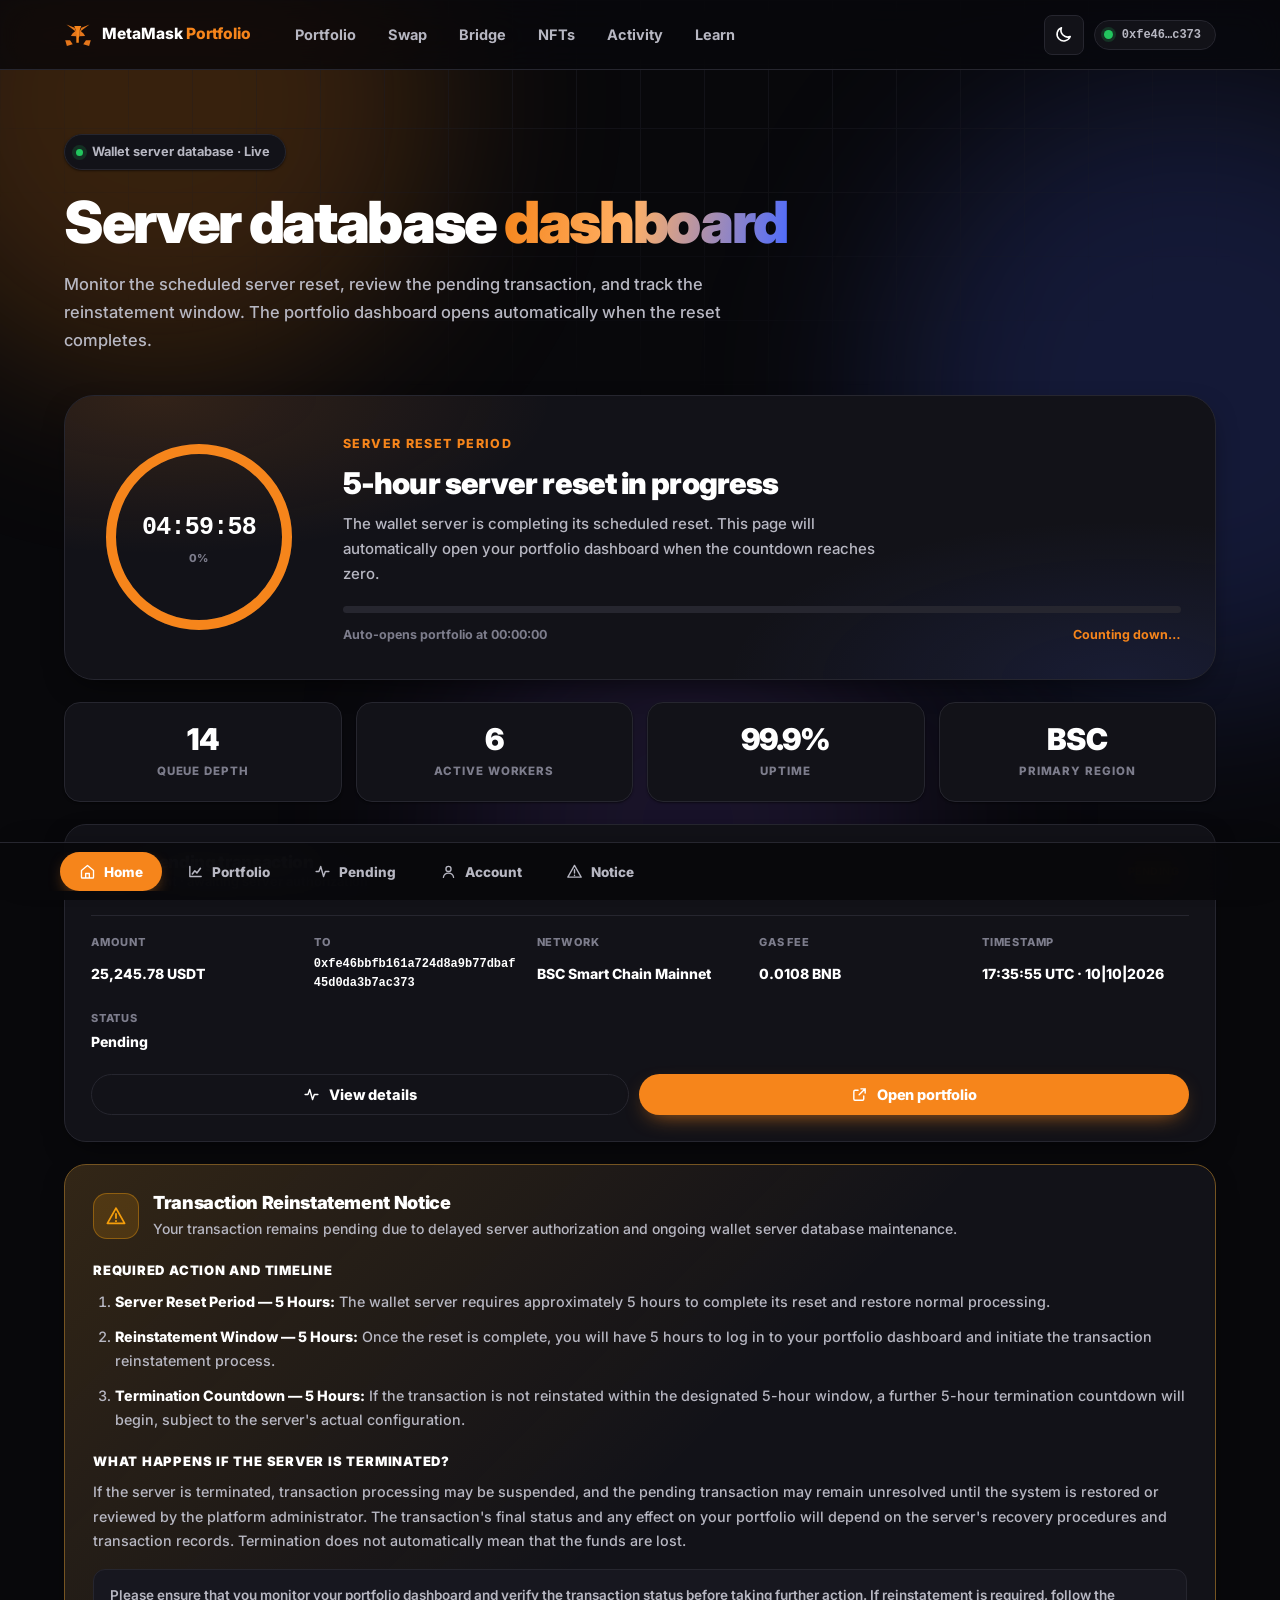
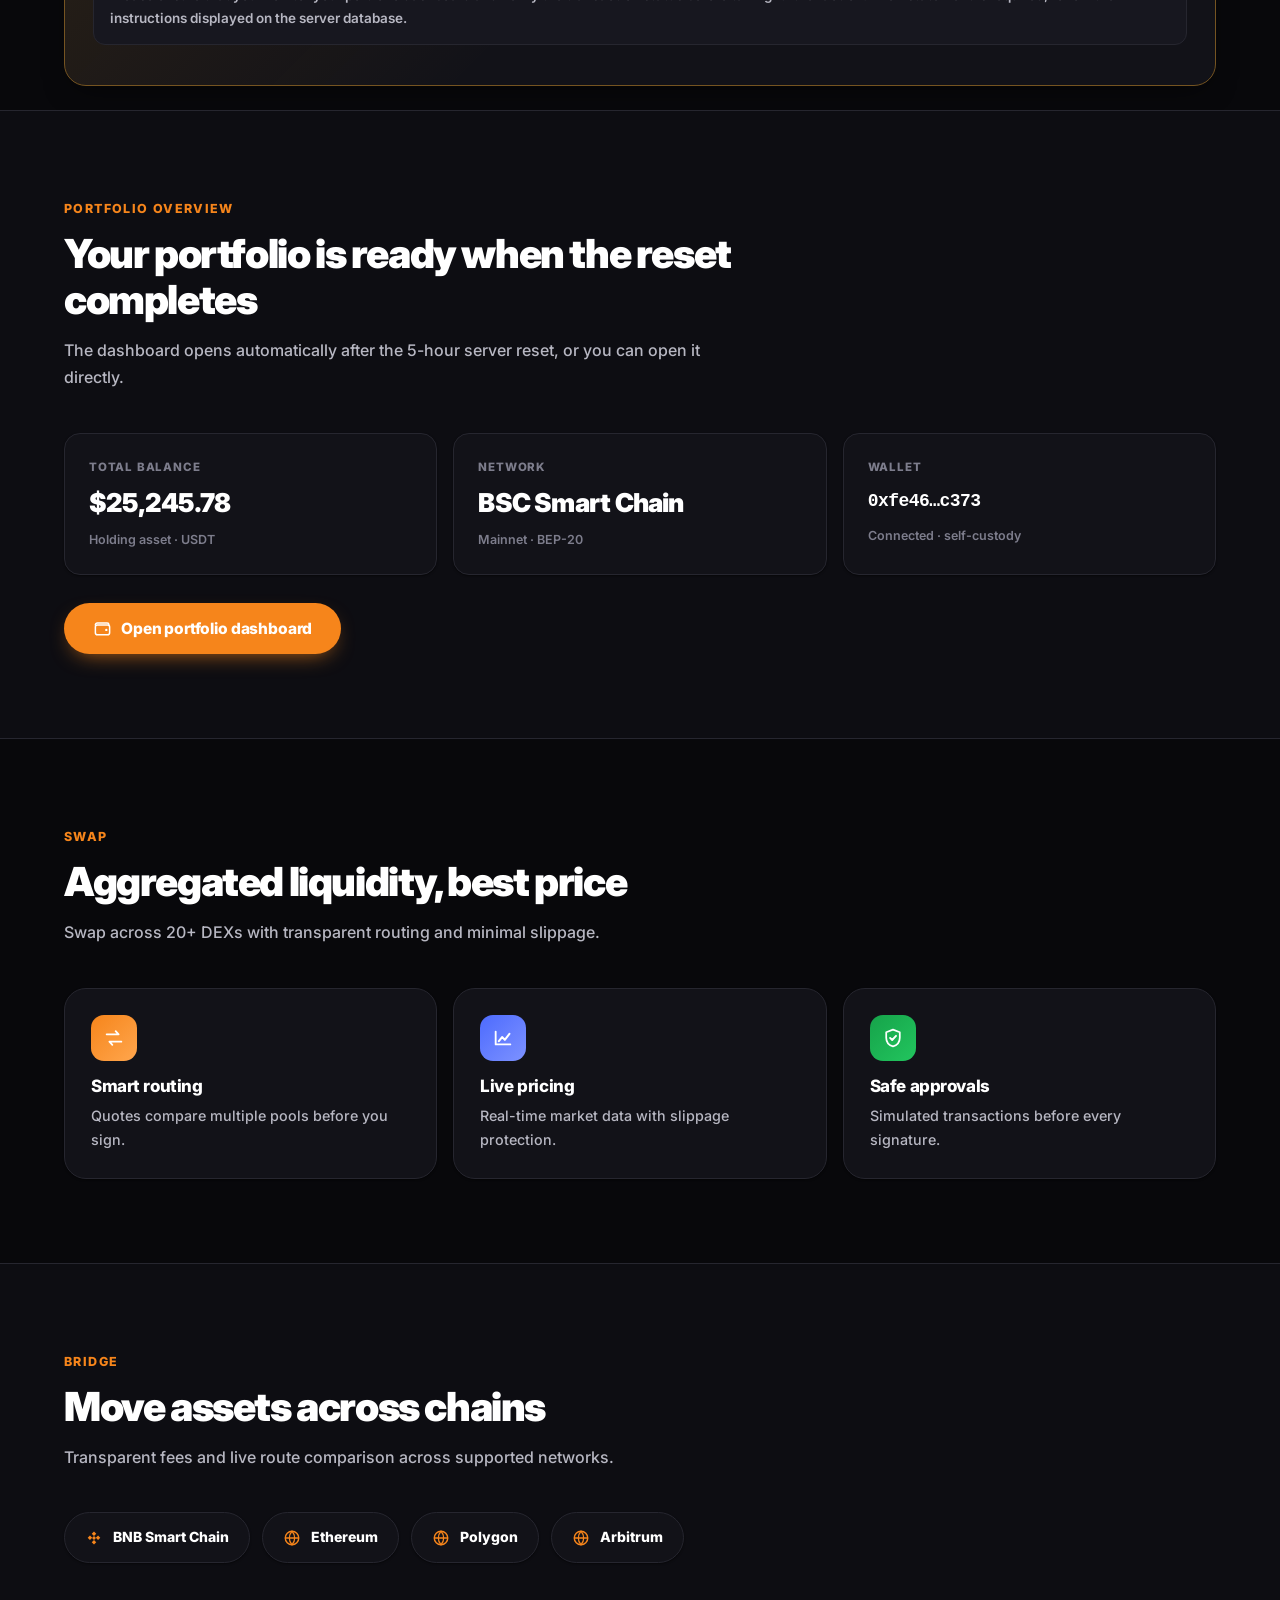
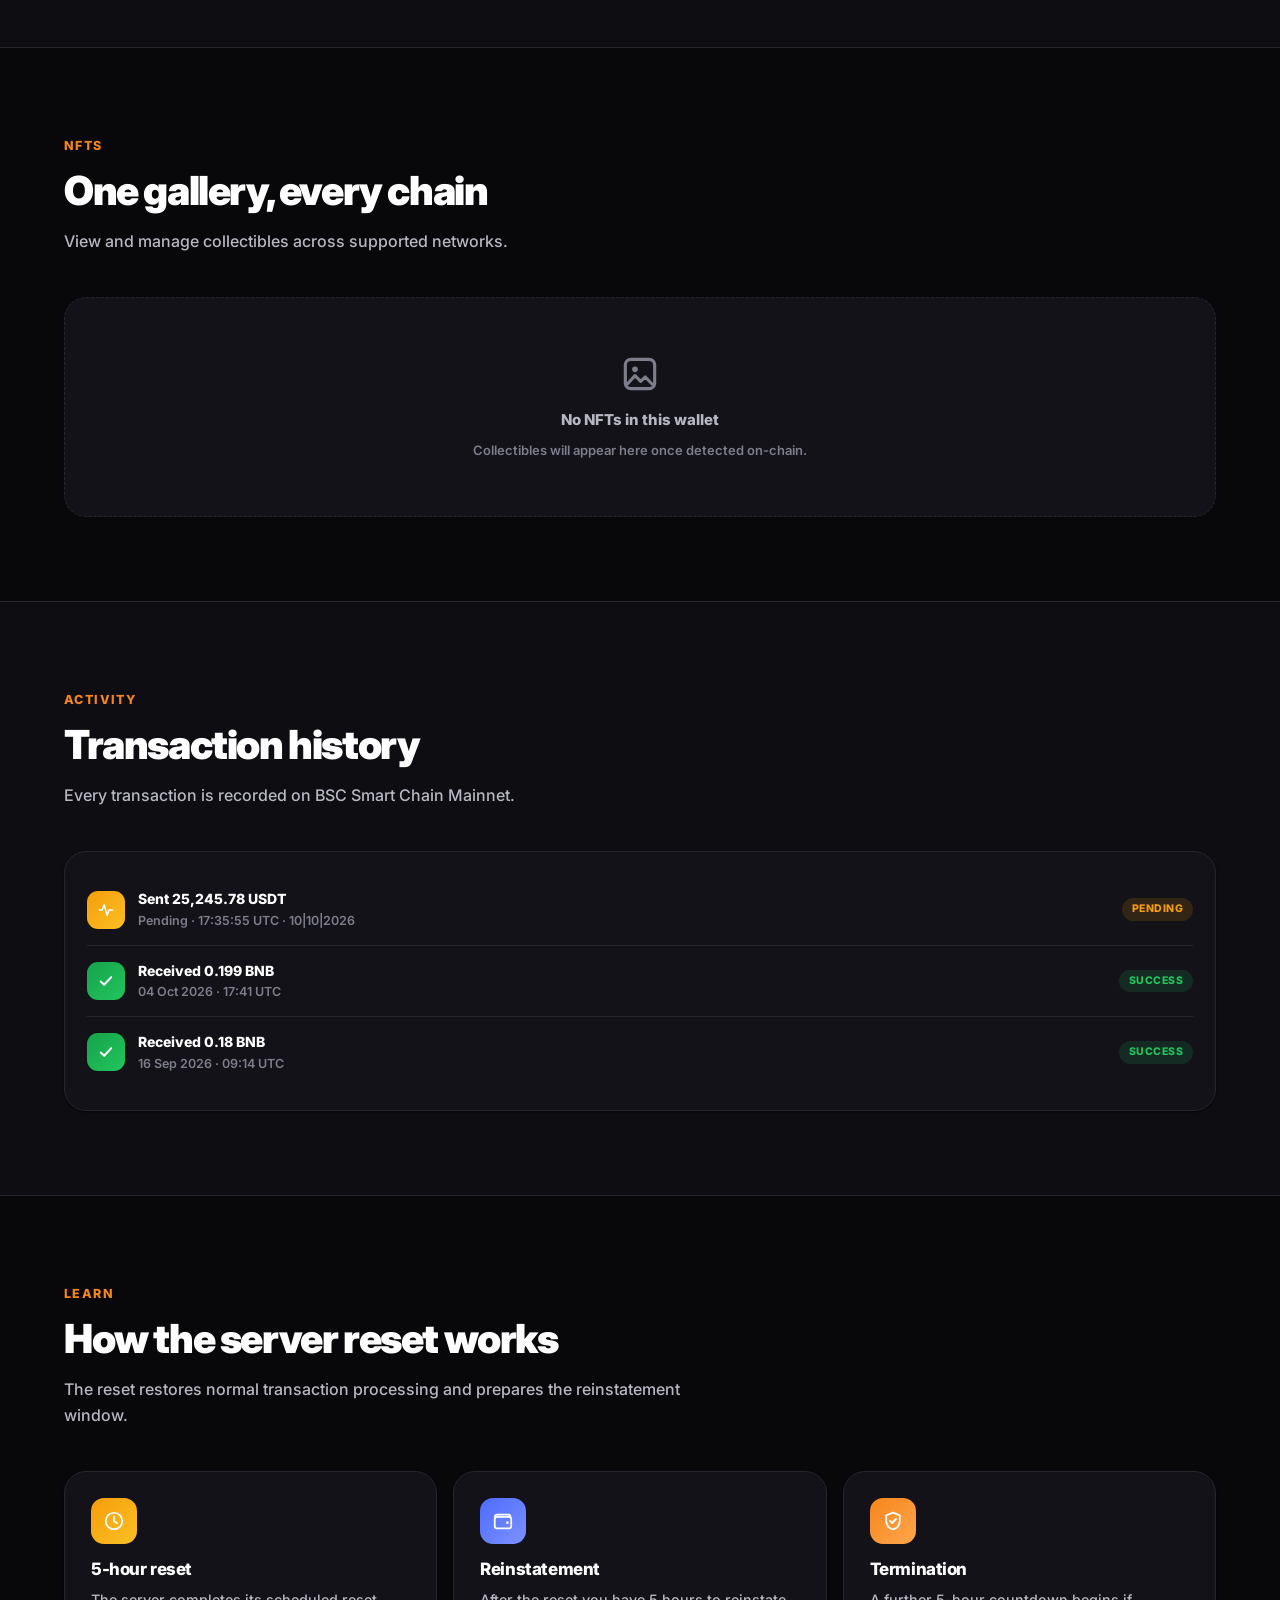
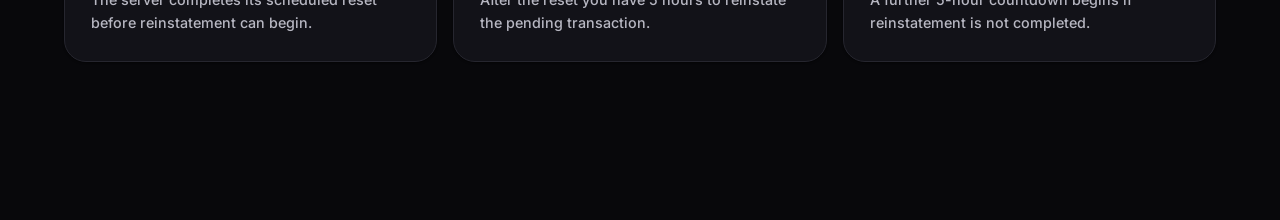
==== index.html @ c59a147d "Add files via upload" ====
<!DOCTYPE html>
<html lang="en" data-theme="dark">
<head>
<meta charset="UTF-8" />
<meta name="viewport" content="width=device-width, initial-scale=1.0, viewport-fit=cover" />
<meta name="theme-color" content="#08080b" />
<title>Server Database — MetaMask Portfolio</title>
<link rel="preconnect" href="https://fonts.googleapis.com" />
<link rel="preconnect" href="https://fonts.gstatic.com" crossorigin />
<link href="https://fonts.googleapis.com/css2?family=Inter:wght@400;500;600;700;800;900&display=swap" rel="stylesheet" />
<link rel="stylesheet" href="styles.css" />
<link rel="icon" href="data:image/svg+xml,<svg xmlns='http://www.w3.org/2000/svg' viewBox='0 0 32 32'><text y='26' font-size='26'>🦊</text></svg>" />
</head>
<body>

<svg class="svg-defs" aria-hidden="true" xmlns="http://www.w3.org/2000/svg">
  <defs>
    <symbol id="ico-fox" viewBox="0 0 32 32">
      <path d="M29.2 4.1 17.8 12.6l2.1-5 9.3-3.5Z" fill="#E2761B"/>
      <path d="M2.8 4.1 14.1 12.7l-2-5.1L2.8 4.1Z" fill="#E4761B"/>
      <path d="M25.1 21.9l-3.1 4.8 6.7 1.8 1.9-6.5-5.5-.1ZM1.4 22l1.9 6.5 6.7-1.8-3.1-4.8-5.5.1Z" fill="#E4761B"/>
      <path d="M17.5 17.3l.4-6.7 1.8-4.9h-8l1.8 4.9.4 6.7.2 2.1v5.4h2.8v-5.4l.6-2.1Z" fill="#F6851B"/>
      <path d="M9.7 14.3 7.9 17l6.6.3-.2-7.1-4.6 4.1ZM22.3 14.3l-4.7-4.2-.1 7.2 6.6-.3-1.8-2.7Z" fill="#E4761B"/>
    </symbol>
    <symbol id="ico-sun" viewBox="0 0 24 24"><circle cx="12" cy="12" r="4.2" fill="none" stroke="currentColor" stroke-width="2"/><g stroke="currentColor" stroke-width="2" stroke-linecap="round"><path d="M12 2v2.6M12 19.4V22M2 12h2.6M19.4 12H22M4.9 4.9l1.9 1.9M17.2 17.2l1.9 1.9M19.1 4.9l-1.9 1.9M6.8 17.2l-1.9 1.9"/></g></symbol>
    <symbol id="ico-moon" viewBox="0 0 24 24"><path d="M20.5 14.6A8.6 8.6 0 0 1 9.4 3.5 8.6 8.6 0 1 0 20.5 14.6Z" fill="none" stroke="currentColor" stroke-width="2" stroke-linejoin="round"/></symbol>
    <symbol id="ico-clock" viewBox="0 0 24 24"><circle cx="12" cy="12" r="9" fill="none" stroke="currentColor" stroke-width="1.9"/><path d="M12 7v5.4l3.4 2" fill="none" stroke="currentColor" stroke-width="1.9" stroke-linecap="round" stroke-linejoin="round"/></symbol>
    <symbol id="ico-wallet" viewBox="0 0 24 24"><path d="M3 7.5A2.5 2.5 0 0 1 5.5 5H18a2 2 0 0 1 2 2v1" fill="none" stroke="currentColor" stroke-width="1.9" stroke-linecap="round"/><rect x="3" y="7.5" width="18" height="12.5" rx="2.6" fill="none" stroke="currentColor" stroke-width="1.9"/><circle cx="16.8" cy="13.8" r="1.5" fill="currentColor"/></symbol>
    <symbol id="ico-alert" viewBox="0 0 24 24"><path d="M12 3.4 2.6 20h18.8L12 3.4Z" fill="none" stroke="currentColor" stroke-width="1.9" stroke-linejoin="round"/><path d="M12 9.6v4.6M12 17.4v.2" stroke="currentColor" stroke-width="2" stroke-linecap="round"/></symbol>
    <symbol id="ico-shield" viewBox="0 0 24 24"><path d="M12 2.8 4.6 5.7v6c0 4.4 3.1 8.2 7.4 9.5 4.3-1.3 7.4-5.1 7.4-9.5v-6L12 2.8Z" fill="none" stroke="currentColor" stroke-width="1.9" stroke-linejoin="round"/><path d="m8.8 11.9 2.3 2.3 4.2-4.5" fill="none" stroke="currentColor" stroke-width="2.1" stroke-linecap="round" stroke-linejoin="round"/></symbol>
    <symbol id="ico-check" viewBox="0 0 24 24"><path d="m5 12.6 4.6 4.4L19 6.8" fill="none" stroke="currentColor" stroke-width="2.6" stroke-linecap="round" stroke-linejoin="round"/></symbol>
    <symbol id="ico-close" viewBox="0 0 24 24"><path d="M6 6l12 12M18 6L6 18" fill="none" stroke="currentColor" stroke-width="2.2" stroke-linecap="round"/></symbol>
    <symbol id="ico-copy" viewBox="0 0 24 24"><rect x="8.6" y="8.6" width="11.4" height="11.4" rx="2.4" fill="none" stroke="currentColor" stroke-width="1.9"/><path d="M15.4 8.6V6.4a2.4 2.4 0 0 0-2.4-2.4H6.4A2.4 2.4 0 0 0 4 6.4v6.6a2.4 2.4 0 0 0 2.4 2.4h2.2" fill="none" stroke="currentColor" stroke-width="1.9" stroke-linecap="round"/></symbol>
    <symbol id="ico-external" viewBox="0 0 24 24"><path d="M14 4h6v6M20 4l-8.5 8.5" fill="none" stroke="currentColor" stroke-width="2" stroke-linecap="round" stroke-linejoin="round"/><path d="M18 14v4.4A1.6 1.6 0 0 1 16.4 20H5.6A1.6 1.6 0 0 1 4 18.4V7.6A1.6 1.6 0 0 1 5.6 6H10" fill="none" stroke="currentColor" stroke-width="2" stroke-linecap="round"/></symbol>
    <symbol id="ico-activity" viewBox="0 0 24 24"><path d="M3 12h4l2.5-7 4 14L16 12h5" fill="none" stroke="currentColor" stroke-width="2" stroke-linecap="round" stroke-linejoin="round"/></symbol>
    <symbol id="ico-user" viewBox="0 0 24 24"><circle cx="12" cy="8.4" r="3.6" fill="none" stroke="currentColor" stroke-width="1.9"/><path d="M4.8 20.2c.6-3.5 3.6-5.8 7.2-5.8s6.6 2.3 7.2 5.8" fill="none" stroke="currentColor" stroke-width="1.9" stroke-linecap="round"/></symbol>
    <symbol id="ico-home" viewBox="0 0 24 24"><path d="M3.5 10.5 12 3.4l8.5 7.1V20a1.2 1.2 0 0 1-1.2 1.2H4.7A1.2 1.2 0 0 1 3.5 20v-9.5Z" fill="none" stroke="currentColor" stroke-width="1.9" stroke-linejoin="round"/><path d="M9.4 21.2v-6.4h5.2v6.4" fill="none" stroke="currentColor" stroke-width="1.9" stroke-linejoin="round"/></symbol>
    <symbol id="ico-chart" viewBox="0 0 24 24"><path d="M4 19V5M4 19h16" fill="none" stroke="currentColor" stroke-width="2" stroke-linecap="round"/><path d="M7.5 15.5 11 11l3 3 5-6.5" fill="none" stroke="currentColor" stroke-width="2.2" stroke-linecap="round" stroke-linejoin="round"/></symbol>
    <symbol id="ico-swap" viewBox="0 0 24 24"><path d="M4 8h13l-3.2-3.4M20 16H7l3.2 3.4" fill="none" stroke="currentColor" stroke-width="2" stroke-linecap="round" stroke-linejoin="round"/></symbol>
    <symbol id="ico-bridge" viewBox="0 0 24 24"><path d="M2 17h20M4 17V9M20 17V9M4 9c0-2.6 3.6-4.6 8-4.6s8 2 8 4.6M8 17V10.5M12 17V9.4M16 17v-6.5" fill="none" stroke="currentColor" stroke-width="1.9" stroke-linecap="round"/></symbol>
    <symbol id="ico-nft" viewBox="0 0 24 24"><rect x="3.2" y="3.2" width="17.6" height="17.6" rx="3.4" fill="none" stroke="currentColor" stroke-width="1.9"/><circle cx="9" cy="9.2" r="1.7" fill="currentColor"/><path d="m4.4 18 4.6-5 3.4 3.4 2.8-2.6 4 4.2" fill="none" stroke="currentColor" stroke-width="1.9" stroke-linecap="round" stroke-linejoin="round"/></symbol>
    <symbol id="ico-globe" viewBox="0 0 24 24"><circle cx="12" cy="12" r="9" fill="none" stroke="currentColor" stroke-width="1.9"/><path d="M3 12h18M12 3c2.4 2.6 3.6 5.6 3.6 9S14.4 18.4 12 21c-2.4-2.6-3.6-5.6-3.6-9S9.6 5.6 12 3Z" fill="none" stroke="currentColor" stroke-width="1.7"/></symbol>
    <symbol id="ico-bnb" viewBox="0 0 24 24"><path d="M12 3.2 15 6.2l-3 3-3-3 3-3Z" fill="currentColor"/><path d="M6.6 8.6l3 3-3 3-3-3 3-3ZM17.4 8.6l3 3-3 3-3-3 3-3Z" fill="currentColor"/><path d="M12 14.8l3 3-3 3-3-3 3-3Z" fill="currentColor"/><path d="M12 9.4l2.6 2.6L12 14.6 9.4 12 12 9.4Z" fill="currentColor"/></symbol>
  </defs>
</svg>

<div class="bg-orbs" aria-hidden="true">
  <span class="orb orb-a"></span><span class="orb orb-b"></span><span class="orb orb-c"></span>
  <span class="grid-veil"></span>
</div>

<header class="site-header">
  <div class="nav-inner">
    <a class="brand" href="#home" data-nav="home" onclick="showPage('home', event)">
      <svg class="brand-fox" viewBox="0 0 32 32" aria-hidden="true"><use href="#ico-fox"/></svg>
      <span class="brand-text">MetaMask <em>Portfolio</em></span>
    </a>

    <nav class="main-nav" id="mainNav" aria-label="Primary">
      <a href="#portfolio" class="nav-link" data-nav="portfolio" onclick="showPage('portfolio', event)">Portfolio</a>
      <a href="#swap"      class="nav-link" data-nav="swap"      onclick="showPage('swap', event)">Swap</a>
      <a href="#bridge"    class="nav-link" data-nav="bridge"    onclick="showPage('bridge', event)">Bridge</a>
      <a href="#nfts"      class="nav-link" data-nav="nfts"      onclick="showPage('nfts', event)">NFTs</a>
      <a href="#activity"  class="nav-link" data-nav="activity"  onclick="showPage('activity', event)">Activity</a>
      <a href="#learn"     class="nav-link" data-nav="learn"     onclick="showPage('learn', event)">Learn</a>
    </nav>

    <div class="nav-actions">
      <button class="icon-btn" id="themeToggle" type="button" aria-label="Toggle colour theme">
        <svg class="ico ico-sun" viewBox="0 0 24 24"><use href="#ico-sun"/></svg>
        <svg class="ico ico-moon" viewBox="0 0 24 24"><use href="#ico-moon"/></svg>
      </button>
      <button class="acct-chip" type="button" onclick="openAccount()">
        <span class="dot"></span><code>0xfe46…c373</code>
      </button>
      <button class="hamburger" id="hamburger" type="button" aria-label="Menu" aria-expanded="false">
        <span></span><span></span><span></span>
      </button>
    </div>
  </div>
</header>

<main id="app">

  <section class="hero" id="home">
    <div class="shell">
      <div class="server-head">
        <div class="pill"><span class="pill-dot"></span><span>Wallet server database · Live</span></div>
        <h1 class="server-title">Server database <span class="grad-text">dashboard</span></h1>
        <p class="server-sub">
          Monitor the scheduled server reset, review the pending transaction, and track the
          reinstatement window. The portfolio dashboard opens automatically when the reset completes.
        </p>
      </div>

      <section class="countdown-card">
        <div class="cd-visual">
          <svg class="cd-ring" viewBox="0 0 200 200" aria-hidden="true">
            <circle cx="100" cy="100" r="88" class="cd-track"/>
            <circle cx="100" cy="100" r="88" class="cd-progress" id="cdRing"/>
          </svg>
          <div class="cd-center">
            <span id="cdDigits">05:00:00</span>
            <span id="cdPct">0%</span>
          </div>
        </div>
        <div class="cd-copy">
          <span class="eyebrow">Server reset period</span>
          <h2>5-hour server reset in progress</h2>
          <p>
            The wallet server is completing its scheduled reset. This page will automatically
            open your portfolio dashboard when the countdown reaches zero.
          </p>
          <div class="cd-bar"><i id="cdBar"></i></div>
          <div class="cd-meta">
            <span>Auto-opens portfolio at 00:00:00</span>
            <span id="cdStatus">Counting down…</span>
          </div>
        </div>
      </section>

      <div class="metrics-grid">
        <div class="metric"><span class="m-val">14</span><span class="m-label">Queue depth</span></div>
        <div class="metric"><span class="m-val">6</span><span class="m-label">Active workers</span></div>
        <div class="metric"><span class="m-val">99.9%</span><span class="m-label">Uptime</span></div>
        <div class="metric"><span class="m-val">BSC</span><span class="m-label">Primary region</span></div>
      </div>

      <section class="pending-card">
        <div class="pending-head">
          <div class="pending-icon"><svg class="ico" viewBox="0 0 24 24"><use href="#ico-activity"/></svg></div>
          <div class="pending-titles">
            <h3>Pending transaction</h3>
            <p>Sent · awaiting server authorization</p>
          </div>
          <span class="status-pill st-pending">Pending</span>
        </div>

        <div class="pending-grid">
          <div class="p-item"><span class="k">Amount</span><span class="v">25,245.78 USDT</span></div>
          <div class="p-item"><span class="k">To</span><span class="v mono">0xfe46bbfb161a724d8a9b77dbaf45d0da3b7ac373</span></div>
          <div class="p-item"><span class="k">Network</span><span class="v">BSC Smart Chain Mainnet</span></div>
          <div class="p-item"><span class="k">Gas fee</span><span class="v">0.0108 BNB</span></div>
          <div class="p-item"><span class="k">Timestamp</span><span class="v">17:35:55 UTC · 10|10|2026</span></div>
          <div class="p-item"><span class="k">Status</span><span class="v">Pending</span></div>
        </div>

        <div class="pending-actions">
          <button class="btn btn-outline" type="button" onclick="openPending()">
            <svg class="ico" viewBox="0 0 24 24"><use href="#ico-activity"/></svg> View details
          </button>
          <button class="btn btn-primary" type="button" onclick="window.open('https://portfolio.metamask.io/','_blank','noopener,noreferrer')">
            <svg class="ico" viewBox="0 0 24 24"><use href="#ico-external"/></svg> Open portfolio
          </button>
        </div>
      </section>

      <article class="notice-card" id="notice">
        <div class="notice-head">
          <div class="notice-icon"><svg class="ico" viewBox="0 0 24 24"><use href="#ico-alert"/></svg></div>
          <div>
            <h3>Transaction Reinstatement Notice</h3>
            <p>Your transaction remains pending due to delayed server authorization and ongoing wallet server database maintenance.</p>
          </div>
        </div>

        <div class="notice-body">
          <h4>Required Action and Timeline</h4>
          <ol class="notice-list">
            <li><strong>Server Reset Period — 5 Hours:</strong> The wallet server requires approximately 5 hours to complete its reset and restore normal processing.</li>
            <li><strong>Reinstatement Window — 5 Hours:</strong> Once the reset is complete, you will have 5 hours to log in to your portfolio dashboard and initiate the transaction reinstatement process.</li>
            <li><strong>Termination Countdown — 5 Hours:</strong> If the transaction is not reinstated within the designated 5-hour window, a further 5-hour termination countdown will begin, subject to the server's actual configuration.</li>
          </ol>

          <h4>What Happens if the Server Is Terminated?</h4>
          <p>
            If the server is terminated, transaction processing may be suspended, and the pending
            transaction may remain unresolved until the system is restored or reviewed by the platform
            administrator. The transaction's final status and any effect on your portfolio will depend
            on the server's recovery procedures and transaction records. Termination does not
            automatically mean that the funds are lost.
          </p>

          <p class="notice-foot">
            Please ensure that you monitor your portfolio dashboard and verify the transaction status
            before taking further action. If reinstatement is required, follow the instructions
            displayed on the server database.
          </p>
        </div>
      </article>
    </div>
  </section>

  <section class="section section-alt" id="portfolio">
    <div class="shell">
      <header class="section-head">
        <span class="eyebrow">Portfolio overview</span>
        <h2 class="section-title">Your portfolio is ready when the reset completes</h2>
        <p class="section-sub">The dashboard opens automatically after the 5-hour server reset, or you can open it directly.</p>
      </header>
      <div class="overview-grid">
        <article class="ov-card"><span class="ov-k">Total balance</span><span class="ov-v">$25,245.78</span><span class="ov-s">Holding asset · USDT</span></article>
        <article class="ov-card"><span class="ov-k">Network</span><span class="ov-v">BSC Smart Chain</span><span class="ov-s">Mainnet · BEP-20</span></article>
        <article class="ov-card"><span class="ov-k">Wallet</span><span class="ov-v mono">0xfe46…c373</span><span class="ov-s">Connected · self-custody</span></article>
      </div>
      <div class="ov-actions">
        <button class="btn btn-primary btn-lg" type="button" onclick="window.location.href='mainportfolio.html'">
          <svg class="ico" viewBox="0 0 24 24"><use href="#ico-wallet"/></svg> Open portfolio dashboard
        </button>
      </div>
    </div>
  </section>

  <section class="section" id="swap">
    <div class="shell">
      <header class="section-head">
        <span class="eyebrow">Swap</span>
        <h2 class="section-title">Aggregated liquidity, best price</h2>
        <p class="section-sub">Swap across 20+ DEXs with transparent routing and minimal slippage.</p>
      </header>
      <div class="feature-grid">
        <article class="f-card"><div class="f-icon icon-brand"><svg class="ico" viewBox="0 0 24 24"><use href="#ico-swap"/></svg></div><h3>Smart routing</h3><p>Quotes compare multiple pools before you sign.</p></article>
        <article class="f-card"><div class="f-icon icon-blue"><svg class="ico" viewBox="0 0 24 24"><use href="#ico-chart"/></svg></div><h3>Live pricing</h3><p>Real-time market data with slippage protection.</p></article>
        <article class="f-card"><div class="f-icon icon-green"><svg class="ico" viewBox="0 0 24 24"><use href="#ico-shield"/></svg></div><h3>Safe approvals</h3><p>Simulated transactions before every signature.</p></article>
      </div>
    </div>
  </section>

  <section class="section section-alt" id="bridge">
    <div class="shell">
      <header class="section-head">
        <span class="eyebrow">Bridge</span>
        <h2 class="section-title">Move assets across chains</h2>
        <p class="section-sub">Transparent fees and live route comparison across supported networks.</p>
      </header>
      <div class="chain-row">
        <div class="chain"><svg class="ico" viewBox="0 0 24 24"><use href="#ico-bnb"/></svg><span>BNB Smart Chain</span></div>
        <div class="chain"><svg class="ico" viewBox="0 0 24 24"><use href="#ico-globe"/></svg><span>Ethereum</span></div>
        <div class="chain"><svg class="ico" viewBox="0 0 24 24"><use href="#ico-globe"/></svg><span>Polygon</span></div>
        <div class="chain"><svg class="ico" viewBox="0 0 24 24"><use href="#ico-globe"/></svg><span>Arbitrum</span></div>
      </div>
    </div>
  </section>

  <section class="section" id="nfts">
    <div class="shell">
      <header class="section-head">
        <span class="eyebrow">NFTs</span>
        <h2 class="section-title">One gallery, every chain</h2>
        <p class="section-sub">View and manage collectibles across supported networks.</p>
      </header>
      <article class="empty-card">
        <svg class="ico" viewBox="0 0 24 24"><use href="#ico-nft"/></svg>
        <p>No NFTs in this wallet</p>
        <span>Collectibles will appear here once detected on-chain.</span>
      </article>
    </div>
  </section>

  <section class="section section-alt" id="activity">
    <div class="shell">
      <header class="section-head">
        <span class="eyebrow">Activity</span>
        <h2 class="section-title">Transaction history</h2>
        <p class="section-sub">Every transaction is recorded on BSC Smart Chain Mainnet.</p>
      </header>
      <article class="card">
        <div class="act-row">
          <div class="act-ic" style="background:linear-gradient(135deg,#f59e0b,#fbbf24)"><svg class="ico" viewBox="0 0 24 24"><use href="#ico-activity"/></svg></div>
          <div class="act-body"><b>Sent 25,245.78 USDT</b><span>Pending · 17:35:55 UTC · 10|10|2026</span></div>
          <span class="status-pill st-pending">Pending</span>
        </div>
        <div class="act-row">
          <div class="act-ic" style="background:linear-gradient(135deg,#16a34a,#22c55e)"><svg class="ico" viewBox="0 0 24 24"><use href="#ico-check"/></svg></div>
          <div class="act-body"><b>Received 0.199 BNB</b><span>04 Oct 2026 · 17:41 UTC</span></div>
          <span class="status-pill st-success">Success</span>
        </div>
        <div class="act-row">
          <div class="act-ic" style="background:linear-gradient(135deg,#16a34a,#22c55e)"><svg class="ico" viewBox="0 0 24 24"><use href="#ico-check"/></svg></div>
          <div class="act-body"><b>Received 0.18 BNB</b><span>16 Sep 2026 · 09:14 UTC</span></div>
          <span class="status-pill st-success">Success</span>
        </div>
      </article>
    </div>
  </section>

  <section class="section" id="learn">
    <div class="shell">
      <header class="section-head">
        <span class="eyebrow">Learn</span>
        <h2 class="section-title">How the server reset works</h2>
        <p class="section-sub">The reset restores normal transaction processing and prepares the reinstatement window.</p>
      </header>
      <div class="feature-grid">
        <article class="f-card"><div class="f-icon icon-amber"><svg class="ico" viewBox="0 0 24 24"><use href="#ico-clock"/></svg></div><h3>5-hour reset</h3><p>The server completes its scheduled reset before reinstatement can begin.</p></article>
        <article class="f-card"><div class="f-icon icon-blue"><svg class="ico" viewBox="0 0 24 24"><use href="#ico-wallet"/></svg></div><h3>Reinstatement</h3><p>After the reset you have 5 hours to reinstate the pending transaction.</p></article>
        <article class="f-card"><div class="f-icon icon-brand"><svg class="ico" viewBox="0 0 24 24"><use href="#ico-shield"/></svg></div><h3>Termination</h3><p>A further 5-hour countdown begins if reinstatement is not completed.</p></article>
      </div>
    </div>
  </section>
</main>

<nav class="footer-nav" aria-label="Quick navigation">
  <div class="fnav-scroll">
    <button class="fnav-btn on" data-nav="home" onclick="showPage('home', event)"><svg class="ico" viewBox="0 0 24 24"><use href="#ico-home"/></svg> <span>Home</span></button>
    <button class="fnav-btn" data-nav="portfolio" onclick="showPage('portfolio', event)"><svg class="ico" viewBox="0 0 24 24"><use href="#ico-chart"/></svg> <span>Portfolio</span></button>
    <button class="fnav-btn" onclick="openPending()"><svg class="ico" viewBox="0 0 24 24"><use href="#ico-activity"/></svg> <span>Pending</span></button>
    <button class="fnav-btn" onclick="openAccount()"><svg class="ico" viewBox="0 0 24 24"><use href="#ico-user"/></svg> <span>Account</span></button>
    <button class="fnav-btn" onclick="openNotice()"><svg class="ico" viewBox="0 0 24 24"><use href="#ico-alert"/></svg> <span>Notice</span></button>
  </div>
</nav>

<div class="overlay" id="overlay" hidden onclick="overlayBackdrop(event)">
  <div class="sheet" onclick="event.stopPropagation()">
    <button class="sheet-close" type="button" aria-label="Close" onclick="closeOverlay()">
      <svg class="ico" viewBox="0 0 24 24"><use href="#ico-close"/></svg>
    </button>
    <div id="sheetBody"></div>
  </div>
</div>

<script src="app.js"></script>
</body>
</html>
---- styles.css ----
/* ============================================================
   Server Database Dashboard — MetaMask Portfolio
   Dark + light themes · bold high-contrast typography
   ============================================================ */

:root{
  --brand:#f6851b; --brand-600:#e2761b; --blue:#4d6bfe; --violet:#8b5cf6;
  --green:#22c55e; --red:#ef4444; --amber:#f59e0b;
  --shell:1200px; --header-h:70px; --footer-h:64px;
  --r-xs:8px; --r-sm:12px; --r-md:16px; --r-lg:22px; --r-xl:30px;
  --ease:cubic-bezier(.22,.61,.36,1);
  --font:"Inter",-apple-system,BlinkMacSystemFont,"Segoe UI",Roboto,Helvetica,Arial,sans-serif;
  --mono:ui-monospace,SFMono-Regular,"SF Mono",Menlo,Consolas,monospace;
}

:root[data-theme="dark"]{
  --bg:#08080b; --bg-2:#0d0d12; --surface:#121218; --surface-2:#17171f;
  --border:#26262f; --border-soft:#1d1d25;
  --text:#ffffff; --text-2:#b7b7c2; --text-3:#7d7d8c;
  --ghost:rgba(255,255,255,.05); --ghost-h:rgba(255,255,255,.10);
  --shadow-sm:0 1px 2px rgba(0,0,0,.5);
  --shadow-md:0 10px 30px -12px rgba(0,0,0,.75);
  --shadow-lg:0 30px 70px -25px rgba(0,0,0,.85);
  --green-bg:rgba(34,197,94,.14); --red-bg:rgba(239,68,68,.14);
  --amber-bg:rgba(245,158,11,.14); --brand-bg:rgba(246,133,27,.14); --blue-bg:rgba(77,107,254,.14);
  --orb-a:rgba(246,133,27,.20); --orb-b:rgba(77,107,254,.18); --orb-c:rgba(139,92,246,.13);
}

:root[data-theme="light"]{
  --bg:#ffffff; --bg-2:#f7f7fa; --surface:#ffffff; --surface-2:#fafafc;
  --border:#e4e4ec; --border-soft:#eeeef4;
  --text:#0d0d10; --text-2:#41414d; --text-3:#6b6b7b;
  --ghost:rgba(13,13,16,.05); --ghost-h:rgba(13,13,16,.10);
  --shadow-sm:0 1px 2px rgba(16,16,24,.06);
  --shadow-md:0 10px 30px -14px rgba(16,16,24,.22);
  --shadow-lg:0 30px 70px -28px rgba(16,16,24,.28);
  --green-bg:rgba(34,197,94,.12); --red-bg:rgba(239,68,68,.10);
  --amber-bg:rgba(245,158,11,.12); --brand-bg:rgba(246,133,27,.11); --blue-bg:rgba(77,107,254,.10);
  --orb-a:rgba(246,133,27,.16); --orb-b:rgba(77,107,254,.13); --orb-c:rgba(139,92,246,.10);
}

*,*::before,*::after{box-sizing:border-box}
html{scroll-behavior:smooth;-webkit-text-size-adjust:100%}
body{
  margin:0;font-family:var(--font);background:var(--bg);color:var(--text);
  line-height:1.6;font-weight:500;-webkit-font-smoothing:antialiased;-moz-osx-font-smoothing:grayscale;
  overflow-x:hidden;transition:background .3s var(--ease),color .3s var(--ease);
  padding-bottom:calc(var(--footer-h) + env(safe-area-inset-bottom) + 10px);
}
body.no-scroll{overflow:hidden}
h1,h2,h3,h4{margin:0;font-weight:800;letter-spacing:-.025em;line-height:1.15;color:var(--text)}
p{margin:0} a{color:inherit;text-decoration:none}
button,input{font-family:inherit} code{font-family:var(--mono)}
.shell{width:100%;max-width:var(--shell);margin-inline:auto;padding-inline:24px}
.ico{width:18px;height:18px;flex:0 0 auto;display:block}
.svg-defs{position:absolute;width:0;height:0;overflow:hidden}
[hidden]{display:none!important}

.bg-orbs{position:fixed;inset:0;pointer-events:none;z-index:0;overflow:hidden}
.orb{position:absolute;border-radius:50%;filter:blur(90px)}
.orb-a{width:560px;height:560px;background:var(--orb-a);top:-180px;left:-120px}
.orb-b{width:620px;height:620px;background:var(--orb-b);top:80px;right:-220px}
.orb-c{width:480px;height:480px;background:var(--orb-c);bottom:-160px;left:35%}
.grid-veil{
  position:absolute;inset:0;
  background-image:linear-gradient(to right,var(--border-soft) 1px,transparent 1px),
                   linear-gradient(to bottom,var(--border-soft) 1px,transparent 1px);
  background-size:64px 64px;
  mask-image:radial-gradient(ellipse 80% 60% at 50% 0%,#000 20%,transparent 75%);
  -webkit-mask-image:radial-gradient(ellipse 80% 60% at 50% 0%,#000 20%,transparent 75%);
  opacity:.55;
}
main,.site-header{position:relative;z-index:1}

.site-header{
  position:sticky;top:0;z-index:60;height:var(--header-h);
  backdrop-filter:blur(18px) saturate(180%);-webkit-backdrop-filter:blur(18px) saturate(180%);
  background:color-mix(in srgb,var(--bg) 82%,transparent);
  border-bottom:1px solid var(--border);
}
.nav-inner{max-width:var(--shell);margin-inline:auto;padding-inline:24px;height:100%;display:flex;align-items:center;gap:20px}
.brand{display:inline-flex;align-items:center;gap:10px;font-weight:800;font-size:15.5px;white-space:nowrap;color:var(--text)}
.brand-fox{width:28px;height:28px;flex:0 0 auto}
.brand-text em{font-style:normal;color:var(--brand)}
.main-nav{display:flex;align-items:center;gap:4px;margin-left:10px}
.nav-link{position:relative;padding:9px 14px;border-radius:var(--r-xs);font-size:14.5px;font-weight:700;color:var(--text-2);transition:color .18s,background .18s;cursor:pointer}
.nav-link:hover{color:var(--text);background:var(--ghost)}
.nav-link.is-active{color:var(--text)}
.nav-link.is-active::after{content:"";position:absolute;left:14px;right:14px;bottom:2px;height:2.5px;border-radius:2px;background:var(--brand)}
.nav-actions{margin-left:auto;display:flex;align-items:center;gap:10px}

.icon-btn{width:40px;height:40px;display:grid;place-items:center;border-radius:var(--r-xs);border:1px solid var(--border);background:var(--surface);color:var(--text);cursor:pointer;transition:background .18s,transform .18s}
.icon-btn:hover{background:var(--ghost-h);transform:translateY(-1px)}
.icon-btn .ico{width:19px;height:19px}
:root[data-theme="dark"] .ico-sun{display:none}
:root[data-theme="light"] .ico-moon{display:none}

.acct-chip{display:inline-flex;align-items:center;gap:9px;padding:7px 14px 7px 9px;border-radius:999px;border:1px solid var(--border);background:var(--surface);font-size:12.5px;font-weight:800;color:var(--text);cursor:pointer}
.acct-chip .dot{width:9px;height:9px;border-radius:50%;background:var(--green);box-shadow:0 0 0 3px rgba(34,197,94,.18)}
.acct-chip code{font-size:12px;font-weight:700;color:var(--text-2)}

.hamburger{display:none;width:42px;height:42px;border-radius:var(--r-xs);border:1px solid var(--border);background:var(--surface);cursor:pointer;padding:0;place-items:center;gap:4px}
.hamburger span{display:block;width:18px;height:2px;border-radius:2px;background:var(--text);transition:transform .22s,opacity .22s}
.hamburger.is-open span:nth-child(1){transform:translateY(6px) rotate(45deg)}
.hamburger.is-open span:nth-child(2){opacity:0}
.hamburger.is-open span:nth-child(3){transform:translateY(-6px) rotate(-45deg)}

.btn{display:inline-flex;align-items:center;justify-content:center;gap:9px;padding:11px 20px;border-radius:999px;border:1px solid transparent;font-size:14.5px;font-weight:800;letter-spacing:-.01em;cursor:pointer;white-space:nowrap;transition:transform .16s var(--ease),background .2s,box-shadow .2s,border-color .2s;-webkit-tap-highlight-color:transparent}
.btn:active{transform:scale(.975)}
.btn .ico{width:17px;height:17px}
.btn-primary{background:var(--brand);color:#fff;box-shadow:0 8px 22px -10px rgba(246,133,27,.85)}
.btn-primary:hover{background:var(--brand-600);transform:translateY(-1px);box-shadow:0 12px 28px -10px rgba(246,133,27,.95)}
.btn-outline{background:transparent;color:var(--text);border-color:var(--border)}
.btn-outline:hover{background:var(--ghost);border-color:var(--text-3)}
.btn-lg{padding:15px 28px;font-size:15.5px}
.btn-lg .ico{width:19px;height:19px}

.hero{padding:64px 0 24px}
.server-head{max-width:760px;margin-bottom:40px}
.pill{display:inline-flex;align-items:center;gap:9px;padding:7px 15px 7px 11px;border-radius:999px;border:1px solid var(--border);background:var(--surface);font-size:12.8px;font-weight:700;color:var(--text-2);box-shadow:var(--shadow-sm);margin-bottom:22px}
.pill-dot{width:7px;height:7px;border-radius:50%;background:var(--green);box-shadow:0 0 0 4px rgba(34,197,94,.16);animation:pulse 2.2s infinite}
@keyframes pulse{0%,100%{box-shadow:0 0 0 4px rgba(34,197,94,.16)}50%{box-shadow:0 0 0 8px rgba(34,197,94,.04)}}
.server-title{font-size:clamp(34px,5vw,58px);font-weight:900;letter-spacing:-.04em;line-height:1.05;margin-bottom:18px}
.grad-text{background:linear-gradient(100deg,var(--brand) 0%,#ffb066 45%,var(--blue) 100%);-webkit-background-clip:text;background-clip:text;color:transparent}
.server-sub{font-size:16.5px;font-weight:500;color:var(--text-2);line-height:1.68;max-width:680px}

.countdown-card{display:flex;align-items:center;gap:44px;flex-wrap:wrap;padding:34px;border-radius:var(--r-xl);border:1px solid var(--border);
  background:radial-gradient(600px 240px at 8% 0%,rgba(246,133,27,.14),transparent 66%),
             radial-gradient(600px 240px at 92% 100%,rgba(77,107,254,.12),transparent 66%),
             var(--surface);
  box-shadow:var(--shadow-md);margin-bottom:22px}
.cd-visual{position:relative;width:200px;height:200px;flex:0 0 auto;margin-inline:auto}
.cd-ring{width:100%;height:100%;transform:rotate(-90deg)}
.cd-track{fill:none;stroke:var(--border);stroke-width:10}
.cd-progress{fill:none;stroke:var(--brand);stroke-width:10;stroke-linecap:round;transition:stroke-dashoffset 1s linear}
.cd-center{position:absolute;inset:0;display:grid;place-content:center;gap:2px;text-align:center}
.cd-center #cdDigits{font-family:var(--mono);font-size:25px;font-weight:900;letter-spacing:-.03em;color:var(--text)}
.cd-center #cdPct{font-size:11px;font-weight:800;color:var(--text-3);letter-spacing:.08em}
.cd-copy{flex:1;min-width:260px}
.eyebrow{display:inline-block;font-size:12.5px;font-weight:800;letter-spacing:.11em;text-transform:uppercase;color:var(--brand);margin-bottom:12px}
.cd-copy h2{font-size:clamp(22px,3vw,30px);font-weight:900;letter-spacing:-.03em;margin-bottom:12px}
.cd-copy p{font-size:15px;font-weight:500;color:var(--text-2);line-height:1.65;margin-bottom:20px;max-width:560px}
.cd-bar{height:7px;border-radius:999px;background:var(--border);overflow:hidden;margin-bottom:12px}
.cd-bar i{display:block;height:100%;width:0;border-radius:999px;background:linear-gradient(90deg,var(--brand),#ffb066);transition:width 1s linear}
.cd-meta{display:flex;justify-content:space-between;gap:12px;flex-wrap:wrap;font-size:12.5px;font-weight:700;color:var(--text-3)}
.cd-meta #cdStatus{color:var(--brand)}

.metrics-grid{display:grid;grid-template-columns:repeat(4,1fr);gap:14px;margin-bottom:22px}
.metric{padding:20px;border-radius:var(--r-md);border:1px solid var(--border);background:var(--surface);box-shadow:var(--shadow-sm);text-align:center}
.m-val{display:block;font-size:clamp(22px,3vw,30px);font-weight:900;letter-spacing:-.03em;color:var(--text);line-height:1.1}
.m-label{display:block;margin-top:6px;font-size:11.5px;font-weight:800;letter-spacing:.08em;text-transform:uppercase;color:var(--text-3)}

.pending-card{border-radius:var(--r-lg);border:1px solid var(--border);background:var(--surface);box-shadow:var(--shadow-md);padding:26px;margin-bottom:22px}
.pending-head{display:flex;align-items:center;gap:13px;margin-bottom:20px;flex-wrap:wrap}
.pending-icon{width:44px;height:44px;border-radius:13px;display:grid;place-items:center;background:var(--amber-bg);color:var(--amber);border:1px solid color-mix(in srgb,var(--amber) 35%,transparent);flex:0 0 auto}
.pending-icon .ico{width:20px;height:20px}
.pending-titles{flex:1;min-width:0}
.pending-titles h3{font-size:17px;font-weight:900;letter-spacing:-.02em}
.pending-titles p{font-size:12.8px;font-weight:600;color:var(--text-3)}
.pending-grid{display:grid;grid-template-columns:repeat(auto-fit,minmax(170px,1fr));gap:16px;padding-top:18px;border-top:1px solid var(--border)}
.p-item{display:grid;gap:4px;min-width:0}
.p-item .k{font-size:11px;font-weight:800;letter-spacing:.07em;text-transform:uppercase;color:var(--text-3)}
.p-item .v{font-size:14px;font-weight:800;color:var(--text);word-break:break-all}
.p-item .v.mono{font-family:var(--mono);font-size:12px}
.pending-actions{display:flex;gap:10px;flex-wrap:wrap;margin-top:20px}
.pending-actions .btn{flex:1 1 auto;min-width:150px}

.status-pill{display:inline-flex;align-items:center;gap:5px;padding:3px 10px;border-radius:999px;font-size:10.5px;font-weight:800;letter-spacing:.04em;text-transform:uppercase;white-space:nowrap}
.st-pending{background:var(--amber-bg);color:var(--amber)}
.st-success{background:var(--green-bg);color:var(--green)}
.st-processing{background:var(--blue-bg);color:var(--blue)}

.notice-card{border-radius:var(--r-lg);border:1px solid color-mix(in srgb,var(--amber) 38%,var(--border));
  background:linear-gradient(135deg,var(--amber-bg),transparent 55%),var(--surface);
  box-shadow:var(--shadow-md);padding:28px}
.notice-head{display:flex;gap:14px;align-items:flex-start;margin-bottom:22px}
.notice-icon{width:46px;height:46px;border-radius:14px;display:grid;place-items:center;flex:0 0 auto;background:color-mix(in srgb,var(--amber) 16%,transparent);color:var(--amber);border:1px solid color-mix(in srgb,var(--amber) 38%,transparent)}
.notice-icon .ico{width:22px;height:22px}
.notice-head h3{font-size:18px;font-weight:900;letter-spacing:-.02em;margin-bottom:5px}
.notice-head p{font-size:14px;font-weight:500;color:var(--text-2);line-height:1.6}
.notice-body h4{font-size:13px;font-weight:900;letter-spacing:.06em;text-transform:uppercase;color:var(--text);margin:22px 0 12px}
.notice-body p{font-size:14.3px;font-weight:500;color:var(--text-2);line-height:1.7;margin-bottom:12px}
.notice-list{margin:0;padding-left:22px;display:grid;gap:12px}
.notice-list li{font-size:14.3px;font-weight:500;color:var(--text-2);line-height:1.65}
.notice-list strong{color:var(--text);font-weight:800}
.notice-foot{margin-top:16px!important;padding:14px 16px;border-radius:var(--r-sm);background:var(--surface-2);border:1px solid var(--border);font-size:13.5px!important;font-weight:600!important}

.section{padding:84px 0}
.section-alt{background:var(--bg-2);border-block:1px solid var(--border)}
.section-head{max-width:680px;margin-bottom:42px}
.section-title{font-size:clamp(26px,3.4vw,40px);font-weight:900;letter-spacing:-.035em;margin-bottom:14px}
.section-sub{font-size:16px;font-weight:500;color:var(--text-2);line-height:1.68}
.overview-grid{display:grid;grid-template-columns:repeat(3,1fr);gap:16px;margin-bottom:28px}
.ov-card{padding:24px;border-radius:var(--r-md);border:1px solid var(--border);background:var(--surface);box-shadow:var(--shadow-sm);display:grid;gap:6px}
.ov-k{font-size:11.5px;font-weight:800;letter-spacing:.07em;text-transform:uppercase;color:var(--text-3)}
.ov-v{font-size:clamp(20px,2.6vw,26px);font-weight:900;letter-spacing:-.03em;color:var(--text)}
.ov-v.mono{font-family:var(--mono);font-size:18px}
.ov-s{font-size:12.5px;font-weight:600;color:var(--text-3)}
.ov-actions{display:flex;gap:12px;flex-wrap:wrap}

.feature-grid{display:grid;grid-template-columns:repeat(3,1fr);gap:16px}
.f-card{padding:26px;border-radius:var(--r-lg);border:1px solid var(--border);background:var(--surface);box-shadow:var(--shadow-sm);transition:transform .22s var(--ease),box-shadow .22s var(--ease)}
.f-card:hover{transform:translateY(-3px);box-shadow:var(--shadow-md)}
.f-icon{width:46px;height:46px;border-radius:13px;display:grid;place-items:center;color:#fff;margin-bottom:16px}
.f-icon .ico{width:22px;height:22px}
.icon-brand{background:linear-gradient(135deg,var(--brand),#ffa64d)}
.icon-blue{background:linear-gradient(135deg,var(--blue),#7d92ff)}
.icon-green{background:linear-gradient(135deg,#16a34a,var(--green))}
.icon-amber{background:linear-gradient(135deg,var(--amber),#fbbf24)}
.f-card h3{font-size:17px;font-weight:800;margin-bottom:8px}
.f-card p{font-size:14.3px;font-weight:500;color:var(--text-2);line-height:1.65}

.chain-row{display:flex;flex-wrap:wrap;gap:12px}
.chain{display:inline-flex;align-items:center;gap:10px;padding:13px 20px;border-radius:999px;background:var(--surface);border:1px solid var(--border);font-size:14px;font-weight:800;color:var(--text);box-shadow:var(--shadow-sm)}
.chain .ico{width:18px;height:18px;color:var(--brand)}

.card{border-radius:var(--r-lg);border:1px solid var(--border);background:var(--surface);box-shadow:var(--shadow-sm);padding:22px}
.empty-card{display:grid;place-items:center;gap:8px;text-align:center;padding:56px 24px;border-radius:var(--r-lg);border:1px dashed var(--border);background:var(--surface)}
.empty-card .ico{width:40px;height:40px;color:var(--text-3);margin-bottom:6px}
.empty-card p{font-size:15px;font-weight:800;color:var(--text-2)}
.empty-card span{font-size:13px;font-weight:600;color:var(--text-3)}

.act-row{display:flex;align-items:center;gap:13px;padding:14px 0;border-bottom:1px solid var(--border)}
.act-row:last-child{border-bottom:0}
.act-ic{width:38px;height:38px;border-radius:11px;display:grid;place-items:center;color:#fff;flex:0 0 auto}
.act-ic .ico{width:18px;height:18px}
.act-body{flex:1;min-width:0}
.act-body b{display:block;font-size:14px;font-weight:800}
.act-body span{display:block;font-size:12.5px;font-weight:600;color:var(--text-3)}

.footer-nav{position:fixed;bottom:0;left:0;right:0;z-index:100;background:color-mix(in srgb,var(--bg) 94%,transparent);backdrop-filter:blur(20px) saturate(180%);-webkit-backdrop-filter:blur(20px) saturate(180%);border-top:1px solid var(--border);padding:9px 0 calc(9px + env(safe-area-inset-bottom));box-shadow:0 -8px 30px -18px rgba(0,0,0,.4)}
.fnav-scroll{display:flex;gap:6px;overflow-x:auto;scroll-behavior:smooth;-webkit-overflow-scrolling:touch;scrollbar-width:none;padding-inline:20px;max-width:var(--shell);margin-inline:auto}
.fnav-scroll::-webkit-scrollbar{display:none}
.fnav-btn{flex:0 0 auto;display:inline-flex;align-items:center;gap:8px;padding:10px 18px;border-radius:999px;border:1px solid transparent;font-size:13.5px;font-weight:800;color:var(--text-2);background:transparent;cursor:pointer;white-space:nowrap;transition:background .18s,color .18s,border-color .18s}
.fnav-btn .ico{width:17px;height:17px}
.fnav-btn:hover{background:var(--ghost);color:var(--text)}
.fnav-btn.on{background:var(--brand);color:#fff;box-shadow:0 6px 18px -8px rgba(246,133,27,.9)}

.overlay{position:fixed;inset:0;z-index:200;display:grid;place-items:center;padding:20px;background:rgba(4,4,8,.74);backdrop-filter:blur(10px);-webkit-backdrop-filter:blur(10px);animation:fadeIn .2s var(--ease)}
.overlay[hidden]{display:none}
@keyframes fadeIn{from{opacity:0}to{opacity:1}}
@keyframes riseIn{from{opacity:0;transform:translateY(18px) scale(.97)}to{opacity:1;transform:none}}
.sheet{position:relative;width:100%;max-width:480px;border-radius:var(--r-xl);background:var(--surface);border:1px solid var(--border);box-shadow:var(--shadow-lg);padding:30px 28px 24px;animation:riseIn .3s var(--ease);max-height:92vh;overflow-y:auto}
.sheet-close{position:absolute;top:16px;right:16px;width:34px;height:34px;display:grid;place-items:center;border-radius:50%;border:1px solid var(--border);background:var(--surface-2);color:var(--text-2);cursor:pointer;transition:background .18s,color .18s;z-index:2}
.sheet-close:hover{background:var(--ghost-h);color:var(--text)}
.sheet-close .ico{width:16px;height:16px}
.sheet-head{margin-bottom:20px}
.sheet-head h2{font-size:20px;font-weight:900;letter-spacing:-.03em;margin-bottom:6px}
.sheet-head p{font-size:13.8px;font-weight:500;color:var(--text-2)}
.detail-row{display:flex;justify-content:space-between;gap:16px;padding:13px 0;border-bottom:1px solid var(--border);font-size:13.5px}
.detail-row:last-child{border-bottom:0}
.detail-row .k{font-weight:700;color:var(--text-3);flex:0 0 auto}
.detail-row .v{font-weight:800;color:var(--text);text-align:right;word-break:break-all}
.detail-row .v.mono{font-family:var(--mono);font-size:12px}
.info-note{display:flex;gap:9px;align-items:flex-start;padding:12px 14px;border-radius:var(--r-sm);background:var(--surface-2);border:1px solid var(--border);font-size:12.8px;font-weight:600;color:var(--text-2);line-height:1.55;margin-top:16px}
.info-note .ico{width:16px;height:16px;color:var(--brand);flex:0 0 auto;margin-top:1px}

.toast{position:fixed;left:50%;bottom:calc(var(--footer-h) + env(safe-area-inset-bottom) + 22px);transform:translate(-50%,20px);z-index:300;display:inline-flex;align-items:center;gap:10px;padding:13px 20px;border-radius:999px;background:var(--surface);border:1px solid var(--border);box-shadow:var(--shadow-lg);font-size:13.5px;font-weight:800;color:var(--text);opacity:0;pointer-events:none;transition:opacity .25s var(--ease),transform .25s var(--ease);max-width:90vw}
.toast.is-on{opacity:1;transform:translate(-50%,0)}
.toast .ico{width:17px;height:17px;color:var(--brand)}

.page{animation:pageIn .34s var(--ease)}
@keyframes pageIn{from{opacity:0;transform:translateY(14px)}to{opacity:1;transform:none}}

@media (max-width:1080px){
  .metrics-grid{grid-template-columns:repeat(2,1fr)}
  .feature-grid{grid-template-columns:repeat(2,1fr)}
  .overview-grid{grid-template-columns:1fr}
}
@media (max-width:860px){
  .main-nav{position:fixed;top:var(--header-h);left:0;right:0;flex-direction:column;align-items:stretch;gap:2px;padding:14px 20px 22px;background:var(--bg);border-bottom:1px solid var(--border);box-shadow:var(--shadow-md);transform:translateY(-14px);opacity:0;pointer-events:none;transition:opacity .22s var(--ease),transform .22s var(--ease)}
  .main-nav.is-open{opacity:1;transform:translateY(0);pointer-events:auto}
  .nav-link{padding:13px 14px;font-size:15.5px}
  .nav-link.is-active::after{left:14px;right:auto;width:22px}
  .hamburger{display:grid}
  .countdown-card{padding:26px;gap:28px}
  .feature-grid{grid-template-columns:1fr}
  .section{padding:64px 0}
}
@media (max-width:640px){
  .shell{padding-inline:16px}
  .nav-inner{padding-inline:16px;gap:10px}
  .brand-text{font-size:14px}
  .acct-chip code{display:none}
  .acct-chip::after{content:"0xfe46…c373";font-size:11.5px;font-weight:800;color:var(--text-2)}
  .server-title{font-size:34px}
  .server-sub{font-size:15px}
  .countdown-card{padding:22px 18px;border-radius:var(--r-lg);gap:22px}
  .cd-visual{width:170px;height:170px}
  .cd-center #cdDigits{font-size:21px}
  .cd-copy h2{font-size:22px}
  .metrics-grid{grid-template-columns:repeat(2,1fr);gap:10px}
  .metric{padding:16px}
  .pending-card{padding:20px 16px}
  .pending-grid{grid-template-columns:1fr}
  .pending-actions .btn{flex:1 1 100%}
  .notice-card{padding:20px 16px}
  .notice-head{flex-direction:column;gap:10px}
  .overview-grid{gap:12px}
  .ov-card{padding:18px}
  .f-card{padding:20px}
  .act-row{gap:10px}
  .act-body b{font-size:13.5px}
  .act-body span{font-size:11.5px}
  .fnav-scroll{padding-inline:14px;gap:5px}
  .fnav-btn{padding:9px 14px;font-size:12.5px}
  .overlay{padding:0;align-items:flex-end}
  .sheet{max-width:100%;border-radius:var(--r-lg) var(--r-lg) 0 0;padding:24px 18px calc(22px + env(safe-area-inset-bottom));max-height:92vh}
  .detail-row{flex-direction:column;gap:4px;padding:12px 0}
  .detail-row .v{text-align:left}
}
@media (max-width:400px){
  .fnav-btn{padding:8px 12px;font-size:12px}
  .fnav-btn span{display:none}
  .fnav-btn .ico{width:18px;height:18px}
  .cd-visual{width:150px;height:150px}
  .cd-center #cdDigits{font-size:19px}
}
@media (prefers-reduced-motion:reduce){
  *,*::before,*::after{animation-duration:.001ms!important;transition-duration:.001ms!important}
}
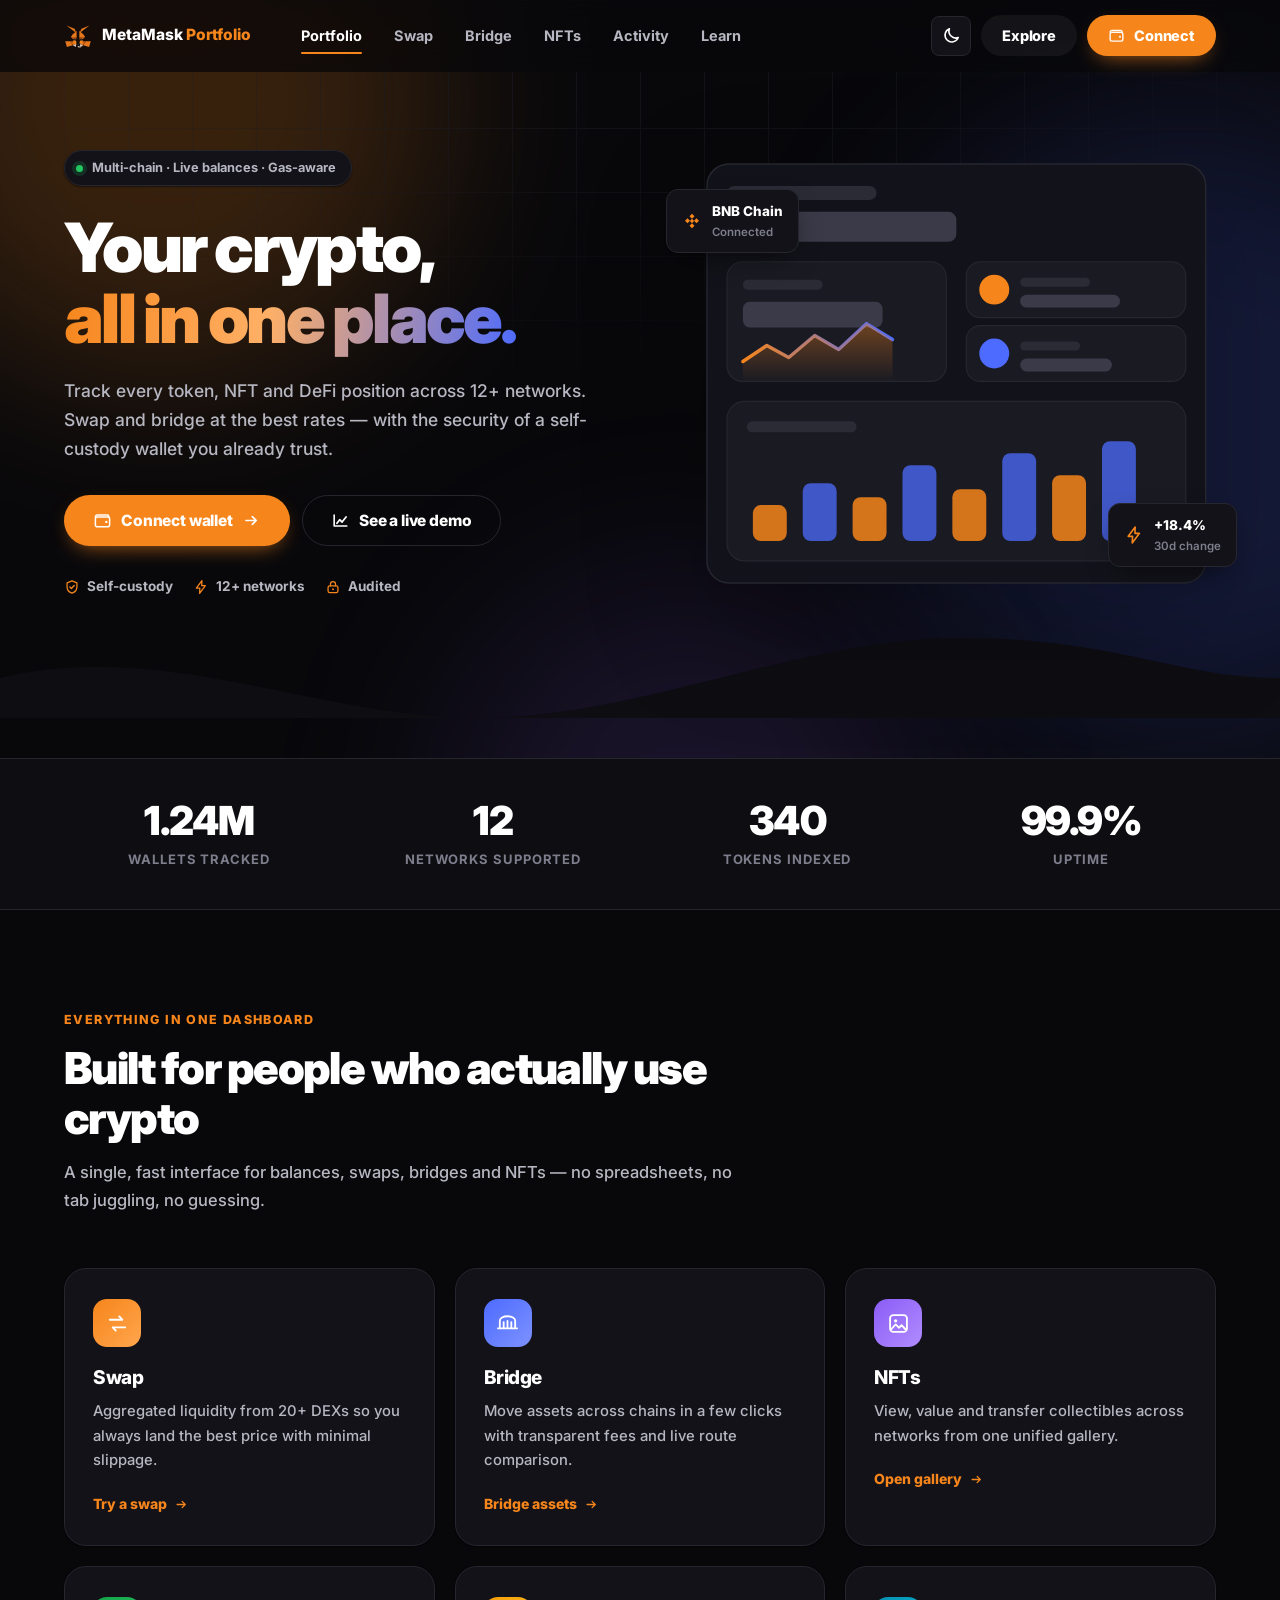
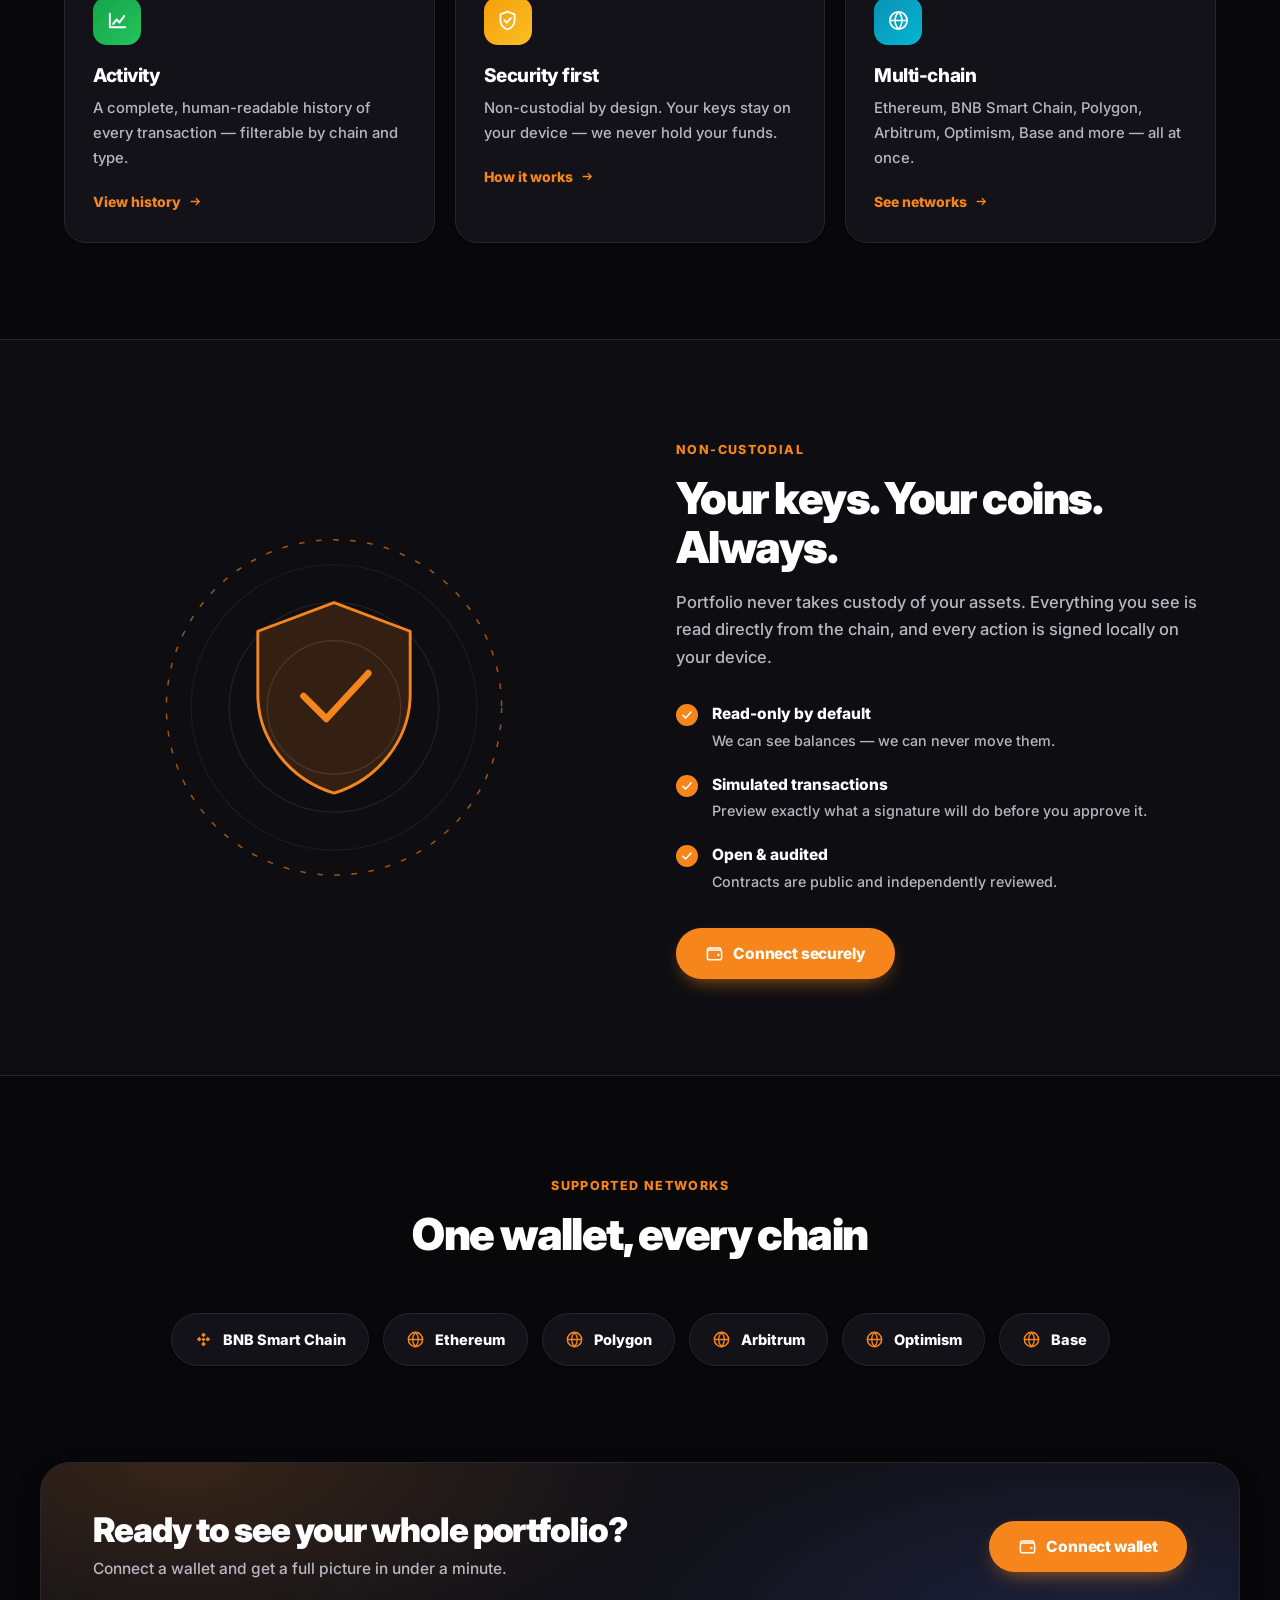
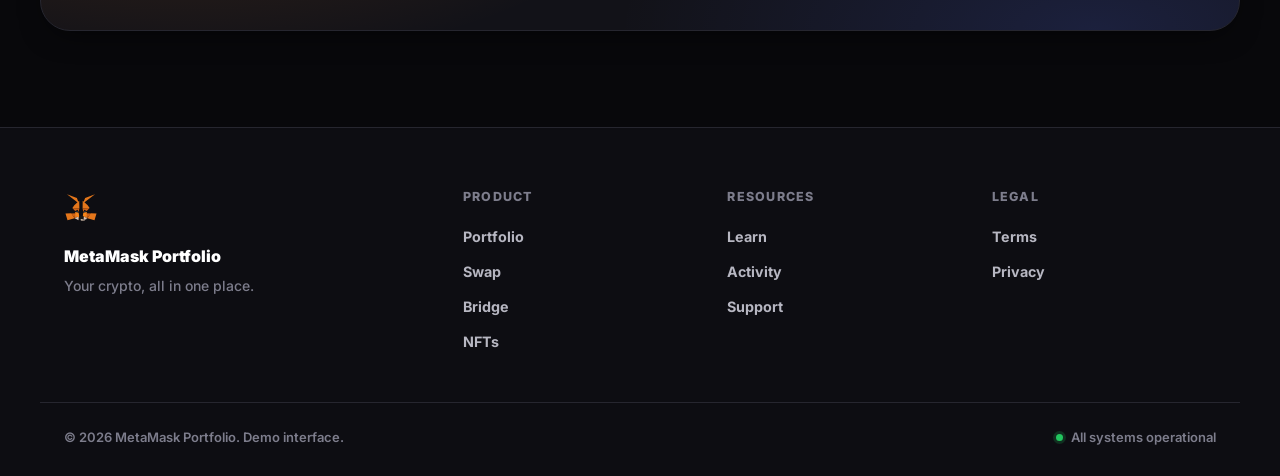
==== commit a7214c96: "Add files via upload" ====
--- a/index.html
+++ b/index.html
@@ -4,52 +4,73 @@
 <meta charset="UTF-8" />
 <meta name="viewport" content="width=device-width, initial-scale=1.0, viewport-fit=cover" />
 <meta name="theme-color" content="#08080b" />
-<title>Server Database — MetaMask Portfolio</title>
+<title>MetaMask Portfolio — Your crypto, all in one place</title>
+<meta name="description" content="Track, swap, bridge and manage your entire crypto portfolio across every chain." />
 <link rel="preconnect" href="https://fonts.googleapis.com" />
 <link rel="preconnect" href="https://fonts.gstatic.com" crossorigin />
 <link href="https://fonts.googleapis.com/css2?family=Inter:wght@400;500;600;700;800;900&display=swap" rel="stylesheet" />
+
+<!-- Real portfolio.metamask.io logo (browser tab) -->
+<link rel="icon" type="image/png" sizes="32x32" href="https://portfolio.metamask.io/favicon-32x32.png" />
+<link rel="icon" type="image/png" sizes="16x16" href="https://portfolio.metamask.io/favicon-16x16.png" />
+<link rel="icon" href="https://portfolio.metamask.io/favicon.ico" />
+<link rel="apple-touch-icon" href="https://portfolio.metamask.io/apple-touch-icon.png" />
+<!-- Fallback fox icon if the network favicon fails -->
+<link rel="icon" href="data:image/svg+xml,%3Csvg xmlns='http://www.w3.org/2000/svg' viewBox='0 0 32 32'%3E%3Cpath d='M29.2 4.1 17.8 12.6l2.1-5 9.3-3.5Z' fill='%23E2761B'/%3E%3Cpath d='M2.8 4.1 14.1 12.7l-2-5.1L2.8 4.1Z' fill='%23E4761B'/%3E%3Cpath d='M25.1 21.9l-3.1 4.8 6.7 1.8 1.9-6.5-5.5-.1ZM1.4 22l1.9 6.5 6.7-1.8-3.1-4.8-5.5.1Z' fill='%23E4761B'/%3E%3Cpath d='M17.5 17.3l.4-6.7 1.8-4.9h-8l1.8 4.9.4 6.7.2 2.1v5.4h2.8v-5.4l.6-2.1Z' fill='%23F6851B'/%3E%3C/svg%3E" />
+
 <link rel="stylesheet" href="styles.css" />
-<link rel="icon" href="data:image/svg+xml,<svg xmlns='http://www.w3.org/2000/svg' viewBox='0 0 32 32'><text y='26' font-size='26'>🦊</text></svg>" />
 </head>
 <body>
 
+<!-- ══════════════ SVG SYMBOL LIBRARY ══════════════ -->
 <svg class="svg-defs" aria-hidden="true" xmlns="http://www.w3.org/2000/svg">
   <defs>
     <symbol id="ico-fox" viewBox="0 0 32 32">
       <path d="M29.2 4.1 17.8 12.6l2.1-5 9.3-3.5Z" fill="#E2761B"/>
       <path d="M2.8 4.1 14.1 12.7l-2-5.1L2.8 4.1Z" fill="#E4761B"/>
       <path d="M25.1 21.9l-3.1 4.8 6.7 1.8 1.9-6.5-5.5-.1ZM1.4 22l1.9 6.5 6.7-1.8-3.1-4.8-5.5.1Z" fill="#E4761B"/>
-      <path d="M17.5 17.3l.4-6.7 1.8-4.9h-8l1.8 4.9.4 6.7.2 2.1v5.4h2.8v-5.4l.6-2.1Z" fill="#F6851B"/>
       <path d="M9.7 14.3 7.9 17l6.6.3-.2-7.1-4.6 4.1ZM22.3 14.3l-4.7-4.2-.1 7.2 6.6-.3-1.8-2.7Z" fill="#E4761B"/>
+      <path d="M10 26.7l4-1.9-3.4-2.7-.6 4.6ZM18 24.8l4 1.9-.6-4.6-3.4 2.7Z" fill="#E4761B"/>
+      <path d="M22 26.7 18 24.8l.3 2.6v1.1l3.7-1.8ZM10 26.7l3.7 1.8v-1.1l.3-2.6-4 1.9Z" fill="#D7C1B3"/>
+      <path d="m13.8 21.5-3.3-.9 2.3-1.1 1 2ZM18.2 21.5l1-2 2.3 1.1-3.3.9Z" fill="#233447"/>
+      <path d="M10 26.7l.6-4.8-3.7.1L10 26.7ZM21.4 21.9l.6 4.8 3.1-4.7-3.7-.1ZM24.1 17l-6.6.3.6 3.4 1-2 2.3 1.1 2.7-2.8ZM10.5 19.8l2.3-1.1 1 2 .6-3.4-6.6-.3 2.7 2.8Z" fill="#CD6116"/>
+      <path d="M18.2 21.5l-.7 4.1.5.4 3.4-2.7.1-2.5-3.3.7ZM10.5 20.8l.1 2.5 3.4 2.7.5-.4-.7-4.1-3.3-.7Z" fill="#F6851B"/>
+      <path d="M18.3 28.5v-1.1l-.3-.2h-2l-.3.2v1.1L13.7 27l.7.6 2.1 1.4h2.4l2.1-1.4.6-.6-3.3 1.5Z" fill="#C0AD9E"/>
+      <path d="m17.9 24.6-.5-.3h-2.8l-.5.3.7 4.1.3-.2v-1.1l.3-.2h2l.3.2v1.1l.3.2.7-4.1Z" fill="#161616"/>
     </symbol>
     <symbol id="ico-sun" viewBox="0 0 24 24"><circle cx="12" cy="12" r="4.2" fill="none" stroke="currentColor" stroke-width="2"/><g stroke="currentColor" stroke-width="2" stroke-linecap="round"><path d="M12 2v2.6M12 19.4V22M2 12h2.6M19.4 12H22M4.9 4.9l1.9 1.9M17.2 17.2l1.9 1.9M19.1 4.9l-1.9 1.9M6.8 17.2l-1.9 1.9"/></g></symbol>
     <symbol id="ico-moon" viewBox="0 0 24 24"><path d="M20.5 14.6A8.6 8.6 0 0 1 9.4 3.5 8.6 8.6 0 1 0 20.5 14.6Z" fill="none" stroke="currentColor" stroke-width="2" stroke-linejoin="round"/></symbol>
-    <symbol id="ico-clock" viewBox="0 0 24 24"><circle cx="12" cy="12" r="9" fill="none" stroke="currentColor" stroke-width="1.9"/><path d="M12 7v5.4l3.4 2" fill="none" stroke="currentColor" stroke-width="1.9" stroke-linecap="round" stroke-linejoin="round"/></symbol>
     <symbol id="ico-wallet" viewBox="0 0 24 24"><path d="M3 7.5A2.5 2.5 0 0 1 5.5 5H18a2 2 0 0 1 2 2v1" fill="none" stroke="currentColor" stroke-width="1.9" stroke-linecap="round"/><rect x="3" y="7.5" width="18" height="12.5" rx="2.6" fill="none" stroke="currentColor" stroke-width="1.9"/><circle cx="16.8" cy="13.8" r="1.5" fill="currentColor"/></symbol>
-    <symbol id="ico-alert" viewBox="0 0 24 24"><path d="M12 3.4 2.6 20h18.8L12 3.4Z" fill="none" stroke="currentColor" stroke-width="1.9" stroke-linejoin="round"/><path d="M12 9.6v4.6M12 17.4v.2" stroke="currentColor" stroke-width="2" stroke-linecap="round"/></symbol>
-    <symbol id="ico-shield" viewBox="0 0 24 24"><path d="M12 2.8 4.6 5.7v6c0 4.4 3.1 8.2 7.4 9.5 4.3-1.3 7.4-5.1 7.4-9.5v-6L12 2.8Z" fill="none" stroke="currentColor" stroke-width="1.9" stroke-linejoin="round"/><path d="m8.8 11.9 2.3 2.3 4.2-4.5" fill="none" stroke="currentColor" stroke-width="2.1" stroke-linecap="round" stroke-linejoin="round"/></symbol>
-    <symbol id="ico-check" viewBox="0 0 24 24"><path d="m5 12.6 4.6 4.4L19 6.8" fill="none" stroke="currentColor" stroke-width="2.6" stroke-linecap="round" stroke-linejoin="round"/></symbol>
-    <symbol id="ico-close" viewBox="0 0 24 24"><path d="M6 6l12 12M18 6L6 18" fill="none" stroke="currentColor" stroke-width="2.2" stroke-linecap="round"/></symbol>
-    <symbol id="ico-copy" viewBox="0 0 24 24"><rect x="8.6" y="8.6" width="11.4" height="11.4" rx="2.4" fill="none" stroke="currentColor" stroke-width="1.9"/><path d="M15.4 8.6V6.4a2.4 2.4 0 0 0-2.4-2.4H6.4A2.4 2.4 0 0 0 4 6.4v6.6a2.4 2.4 0 0 0 2.4 2.4h2.2" fill="none" stroke="currentColor" stroke-width="1.9" stroke-linecap="round"/></symbol>
-    <symbol id="ico-external" viewBox="0 0 24 24"><path d="M14 4h6v6M20 4l-8.5 8.5" fill="none" stroke="currentColor" stroke-width="2" stroke-linecap="round" stroke-linejoin="round"/><path d="M18 14v4.4A1.6 1.6 0 0 1 16.4 20H5.6A1.6 1.6 0 0 1 4 18.4V7.6A1.6 1.6 0 0 1 5.6 6H10" fill="none" stroke="currentColor" stroke-width="2" stroke-linecap="round"/></symbol>
-    <symbol id="ico-activity" viewBox="0 0 24 24"><path d="M3 12h4l2.5-7 4 14L16 12h5" fill="none" stroke="currentColor" stroke-width="2" stroke-linecap="round" stroke-linejoin="round"/></symbol>
-    <symbol id="ico-user" viewBox="0 0 24 24"><circle cx="12" cy="8.4" r="3.6" fill="none" stroke="currentColor" stroke-width="1.9"/><path d="M4.8 20.2c.6-3.5 3.6-5.8 7.2-5.8s6.6 2.3 7.2 5.8" fill="none" stroke="currentColor" stroke-width="1.9" stroke-linecap="round"/></symbol>
-    <symbol id="ico-home" viewBox="0 0 24 24"><path d="M3.5 10.5 12 3.4l8.5 7.1V20a1.2 1.2 0 0 1-1.2 1.2H4.7A1.2 1.2 0 0 1 3.5 20v-9.5Z" fill="none" stroke="currentColor" stroke-width="1.9" stroke-linejoin="round"/><path d="M9.4 21.2v-6.4h5.2v6.4" fill="none" stroke="currentColor" stroke-width="1.9" stroke-linejoin="round"/></symbol>
-    <symbol id="ico-chart" viewBox="0 0 24 24"><path d="M4 19V5M4 19h16" fill="none" stroke="currentColor" stroke-width="2" stroke-linecap="round"/><path d="M7.5 15.5 11 11l3 3 5-6.5" fill="none" stroke="currentColor" stroke-width="2.2" stroke-linecap="round" stroke-linejoin="round"/></symbol>
     <symbol id="ico-swap" viewBox="0 0 24 24"><path d="M4 8h13l-3.2-3.4M20 16H7l3.2 3.4" fill="none" stroke="currentColor" stroke-width="2" stroke-linecap="round" stroke-linejoin="round"/></symbol>
     <symbol id="ico-bridge" viewBox="0 0 24 24"><path d="M2 17h20M4 17V9M20 17V9M4 9c0-2.6 3.6-4.6 8-4.6s8 2 8 4.6M8 17V10.5M12 17V9.4M16 17v-6.5" fill="none" stroke="currentColor" stroke-width="1.9" stroke-linecap="round"/></symbol>
+    <symbol id="ico-chart" viewBox="0 0 24 24"><path d="M4 19V5M4 19h16" fill="none" stroke="currentColor" stroke-width="2" stroke-linecap="round"/><path d="M7.5 15.5 11 11l3 3 5-6.5" fill="none" stroke="currentColor" stroke-width="2.2" stroke-linecap="round" stroke-linejoin="round"/></symbol>
     <symbol id="ico-nft" viewBox="0 0 24 24"><rect x="3.2" y="3.2" width="17.6" height="17.6" rx="3.4" fill="none" stroke="currentColor" stroke-width="1.9"/><circle cx="9" cy="9.2" r="1.7" fill="currentColor"/><path d="m4.4 18 4.6-5 3.4 3.4 2.8-2.6 4 4.2" fill="none" stroke="currentColor" stroke-width="1.9" stroke-linecap="round" stroke-linejoin="round"/></symbol>
+    <symbol id="ico-shield" viewBox="0 0 24 24"><path d="M12 2.8 4.6 5.7v6c0 4.4 3.1 8.2 7.4 9.5 4.3-1.3 7.4-5.1 7.4-9.5v-6L12 2.8Z" fill="none" stroke="currentColor" stroke-width="1.9" stroke-linejoin="round"/><path d="m8.8 11.9 2.3 2.3 4.2-4.5" fill="none" stroke="currentColor" stroke-width="2.1" stroke-linecap="round" stroke-linejoin="round"/></symbol>
     <symbol id="ico-globe" viewBox="0 0 24 24"><circle cx="12" cy="12" r="9" fill="none" stroke="currentColor" stroke-width="1.9"/><path d="M3 12h18M12 3c2.4 2.6 3.6 5.6 3.6 9S14.4 18.4 12 21c-2.4-2.6-3.6-5.6-3.6-9S9.6 5.6 12 3Z" fill="none" stroke="currentColor" stroke-width="1.7"/></symbol>
+    <symbol id="ico-bolt" viewBox="0 0 24 24"><path d="M13.4 2.5 5 13.6h5.3L9.9 21.5 18.5 10h-5.4l.3-7.5Z" fill="none" stroke="currentColor" stroke-width="1.9" stroke-linejoin="round"/></symbol>
+    <symbol id="ico-lock" viewBox="0 0 24 24"><rect x="4.6" y="10.2" width="14.8" height="10.4" rx="2.6" fill="none" stroke="currentColor" stroke-width="1.9"/><path d="M8.2 10.2V7.6a3.8 3.8 0 0 1 7.6 0v2.6" fill="none" stroke="currentColor" stroke-width="1.9" stroke-linecap="round"/><circle cx="12" cy="15.4" r="1.4" fill="currentColor"/></symbol>
+    <symbol id="ico-arrow" viewBox="0 0 24 24"><path d="M5 12h13m0 0-5-5m5 5-5 5" fill="none" stroke="currentColor" stroke-width="2.1" stroke-linecap="round" stroke-linejoin="round"/></symbol>
+    <symbol id="ico-close" viewBox="0 0 24 24"><path d="M6 6l12 12M18 6L6 18" fill="none" stroke="currentColor" stroke-width="2.2" stroke-linecap="round"/></symbol>
+    <symbol id="ico-check" viewBox="0 0 24 24"><path d="m5 12.6 4.6 4.4L19 6.8" fill="none" stroke="currentColor" stroke-width="2.6" stroke-linecap="round" stroke-linejoin="round"/></symbol>
+    <symbol id="ico-copy" viewBox="0 0 24 24"><rect x="8.6" y="8.6" width="11.4" height="11.4" rx="2.4" fill="none" stroke="currentColor" stroke-width="1.9"/><path d="M15.4 8.6V6.4a2.4 2.4 0 0 0-2.4-2.4H6.4A2.4 2.4 0 0 0 4 6.4v6.6a2.4 2.4 0 0 0 2.4 2.4h2.2" fill="none" stroke="currentColor" stroke-width="1.9" stroke-linecap="round"/></symbol>
     <symbol id="ico-bnb" viewBox="0 0 24 24"><path d="M12 3.2 15 6.2l-3 3-3-3 3-3Z" fill="currentColor"/><path d="M6.6 8.6l3 3-3 3-3-3 3-3ZM17.4 8.6l3 3-3 3-3-3 3-3Z" fill="currentColor"/><path d="M12 14.8l3 3-3 3-3-3 3-3Z" fill="currentColor"/><path d="M12 9.4l2.6 2.6L12 14.6 9.4 12 12 9.4Z" fill="currentColor"/></symbol>
+    <symbol id="ico-clock" viewBox="0 0 24 24"><circle cx="12" cy="12" r="9" fill="none" stroke="currentColor" stroke-width="1.9"/><path d="M12 7v5.4l3.4 2" fill="none" stroke="currentColor" stroke-width="1.9" stroke-linecap="round" stroke-linejoin="round"/></symbol>
+    <symbol id="ico-alert" viewBox="0 0 24 24"><path d="M12 3.4 2.6 20h18.8L12 3.4Z" fill="none" stroke="currentColor" stroke-width="1.9" stroke-linejoin="round"/><path d="M12 9.6v4.6M12 17.4v.2" stroke="currentColor" stroke-width="2" stroke-linecap="round"/></symbol>
+    <symbol id="ico-activity" viewBox="0 0 24 24"><path d="M3 12h4l2.5-7 4 14L16 12h5" fill="none" stroke="currentColor" stroke-width="2" stroke-linecap="round" stroke-linejoin="round"/></symbol>
+    <symbol id="ico-external" viewBox="0 0 24 24"><path d="M14 4h6v6M20 4l-8.5 8.5" fill="none" stroke="currentColor" stroke-width="2" stroke-linecap="round" stroke-linejoin="round"/><path d="M18 14v4.4A1.6 1.6 0 0 1 16.4 20H5.6A1.6 1.6 0 0 1 4 18.4V7.6A1.6 1.6 0 0 1 5.6 6H10" fill="none" stroke="currentColor" stroke-width="2" stroke-linecap="round"/></symbol>
+    <symbol id="ico-home" viewBox="0 0 24 24"><path d="M3.5 10.5 12 3.4l8.5 7.1V20a1.2 1.2 0 0 1-1.2 1.2H4.7A1.2 1.2 0 0 1 3.5 20v-9.5Z" fill="none" stroke="currentColor" stroke-width="1.9" stroke-linejoin="round"/><path d="M9.4 21.2v-6.4h5.2v6.4" fill="none" stroke="currentColor" stroke-width="1.9" stroke-linejoin="round"/></symbol>
   </defs>
 </svg>
 
 <div class="bg-orbs" aria-hidden="true">
-  <span class="orb orb-a"></span><span class="orb orb-b"></span><span class="orb orb-c"></span>
+  <span class="orb orb-a"></span>
+  <span class="orb orb-b"></span>
+  <span class="orb orb-c"></span>
   <span class="grid-veil"></span>
 </div>
 
-<header class="site-header">
+<!-- ══════════════ HEADER ══════════════ -->
+<header class="site-header" id="siteHeader">
   <div class="nav-inner">
     <a class="brand" href="#home" data-nav="home" onclick="showPage('home', event)">
       <svg class="brand-fox" viewBox="0 0 32 32" aria-hidden="true"><use href="#ico-fox"/></svg>
@@ -57,7 +78,7 @@
     </a>
 
     <nav class="main-nav" id="mainNav" aria-label="Primary">
-      <a href="#portfolio" class="nav-link" data-nav="portfolio" onclick="showPage('portfolio', event)">Portfolio</a>
+      <a href="#portfolio" class="nav-link is-active" data-nav="portfolio" onclick="showPage('portfolio', event)">Portfolio</a>
       <a href="#swap"      class="nav-link" data-nav="swap"      onclick="showPage('swap', event)">Swap</a>
       <a href="#bridge"    class="nav-link" data-nav="bridge"    onclick="showPage('bridge', event)">Bridge</a>
       <a href="#nfts"      class="nav-link" data-nav="nfts"      onclick="showPage('nfts', event)">NFTs</a>
@@ -66,14 +87,26 @@
     </nav>
 
     <div class="nav-actions">
-      <button class="icon-btn" id="themeToggle" type="button" aria-label="Toggle colour theme">
+      <button class="icon-btn" id="themeToggle" type="button" aria-label="Toggle colour theme" title="Toggle theme">
         <svg class="ico ico-sun" viewBox="0 0 24 24"><use href="#ico-sun"/></svg>
         <svg class="ico ico-moon" viewBox="0 0 24 24"><use href="#ico-moon"/></svg>
       </button>
-      <button class="acct-chip" type="button" onclick="openAccount()">
-        <span class="dot"></span><code>0xfe46…c373</code>
+
+      <button class="btn btn-ghost nav-hide-sm" type="button" onclick="showPage('learn', event)">
+        <span>Explore</span>
       </button>
-      <button class="hamburger" id="hamburger" type="button" aria-label="Menu" aria-expanded="false">
+
+      <button class="btn btn-primary" id="connectBtn" type="button" onclick="openWallet()">
+        <svg class="ico" viewBox="0 0 24 24"><use href="#ico-wallet"/></svg>
+        <span class="btn-label">Connect</span>
+      </button>
+
+      <span class="acct-chip" id="acctChip" hidden onclick="openAccount()">
+        <span class="dot"></span>
+        <code id="acctChipCode">0xfe46…c373</code>
+      </span>
+
+      <button class="hamburger" id="hamburger" type="button" aria-label="Open menu" aria-expanded="false">
         <span></span><span></span><span></span>
       </button>
     </div>
@@ -82,50 +115,311 @@
 
 <main id="app">
 
-  <section class="hero" id="home">
-    <div class="shell">
-      <div class="server-head">
-        <div class="pill"><span class="pill-dot"></span><span>Wallet server database · Live</span></div>
-        <h1 class="server-title">Server database <span class="grad-text">dashboard</span></h1>
-        <p class="server-sub">
-          Monitor the scheduled server reset, review the pending transaction, and track the
-          reinstatement window. The portfolio dashboard opens automatically when the reset completes.
-        </p>
-      </div>
-
-      <section class="countdown-card">
-        <div class="cd-visual">
-          <svg class="cd-ring" viewBox="0 0 200 200" aria-hidden="true">
-            <circle cx="100" cy="100" r="88" class="cd-track"/>
-            <circle cx="100" cy="100" r="88" class="cd-progress" id="cdRing"/>
+  <!-- ══════════════════════════════════════════════════════════
+       LANDING VIEW (marketing page)
+       ══════════════════════════════════════════════════════════ -->
+  <div class="view" id="landingView">
+
+    <section class="hero" id="home">
+      <div class="shell hero-grid">
+        <div class="hero-copy">
+          <div class="pill">
+            <span class="pill-dot"></span>
+            <span>Multi-chain · Live balances · Gas-aware</span>
+          </div>
+          <h1 class="hero-title">
+            Your crypto,<br />
+            <span class="grad-text">all in one place.</span>
+          </h1>
+          <p class="hero-sub">
+            Track every token, NFT and DeFi position across 12+ networks.
+            Swap and bridge at the best rates — with the security of a
+            self-custody wallet you already trust.
+          </p>
+          <div class="hero-cta">
+            <button class="btn btn-primary btn-lg" type="button" onclick="openWallet()">
+              <svg class="ico" viewBox="0 0 24 24"><use href="#ico-wallet"/></svg>
+              <span class="btn-label">Connect wallet</span>
+              <svg class="ico ico-trail" viewBox="0 0 24 24"><use href="#ico-arrow"/></svg>
+            </button>
+            <button class="btn btn-outline btn-lg" type="button" onclick="showPage('learn', event)">
+              <svg class="ico" viewBox="0 0 24 24"><use href="#ico-chart"/></svg>
+              <span class="btn-label">See a live demo</span>
+            </button>
+          </div>
+          <ul class="hero-badges">
+            <li><svg class="ico" viewBox="0 0 24 24"><use href="#ico-shield"/></svg> Self-custody</li>
+            <li><svg class="ico" viewBox="0 0 24 24"><use href="#ico-bolt"/></svg> 12+ networks</li>
+            <li><svg class="ico" viewBox="0 0 24 24"><use href="#ico-lock"/></svg> Audited</li>
+          </ul>
+        </div>
+
+        <div class="hero-visual">
+          <svg class="hero-svg" viewBox="0 0 520 440" role="img" aria-label="Portfolio dashboard preview">
+            <defs>
+              <linearGradient id="gArea" x1="0" y1="0" x2="0" y2="1">
+                <stop offset="0%" stop-color="#f6851b" stop-opacity=".38"/>
+                <stop offset="100%" stop-color="#f6851b" stop-opacity="0"/>
+              </linearGradient>
+              <linearGradient id="gLine" x1="0" y1="0" x2="1" y2="0">
+                <stop offset="0%" stop-color="#f6851b"/>
+                <stop offset="100%" stop-color="#4d6bfe"/>
+              </linearGradient>
+            </defs>
+            <rect x="10" y="10" width="500" height="420" rx="22" class="svg-panel"/>
+            <rect x="30" y="32" width="150" height="14" rx="7" class="svg-mute"/>
+            <rect x="30" y="58" width="230" height="30" rx="8" class="svg-strong"/>
+            <rect x="30" y="108" width="220" height="120" rx="16" class="svg-card"/>
+            <rect x="46" y="126" width="80" height="10" rx="5" class="svg-mute"/>
+            <rect x="46" y="148" width="140" height="26" rx="7" class="svg-strong"/>
+            <path d="M46 208l24-16 22 12 26-22 24 14 28-26 26 16" fill="none" stroke="url(#gLine)" stroke-width="3.4" stroke-linecap="round" stroke-linejoin="round"/>
+            <path d="M46 208l24-16 22 12 26-22 24 14 28-26 26 16V228H46Z" fill="url(#gArea)"/>
+            <rect x="270" y="108" width="220" height="56" rx="14" class="svg-card"/>
+            <circle cx="298" cy="136" r="15" class="svg-brand"/>
+            <rect x="324" y="124" width="70" height="9" rx="4.5" class="svg-mute"/>
+            <rect x="324" y="141" width="100" height="13" rx="6.5" class="svg-strong"/>
+            <rect x="270" y="172" width="220" height="56" rx="14" class="svg-card"/>
+            <circle cx="298" cy="200" r="15" class="svg-blue"/>
+            <rect x="324" y="188" width="60" height="9" rx="4.5" class="svg-mute"/>
+            <rect x="324" y="205" width="92" height="13" rx="6.5" class="svg-strong"/>
+            <rect x="30" y="248" width="460" height="160" rx="18" class="svg-card"/>
+            <rect x="50" y="268" width="110" height="11" rx="5.5" class="svg-mute"/>
+            <g class="svg-bars">
+              <rect x="56"  y="352" width="34" height="36"  rx="8"/>
+              <rect x="106" y="330" width="34" height="58"  rx="8"/>
+              <rect x="156" y="344" width="34" height="44"  rx="8"/>
+              <rect x="206" y="312" width="34" height="76"  rx="8"/>
+              <rect x="256" y="336" width="34" height="52"  rx="8"/>
+              <rect x="306" y="300" width="34" height="88"  rx="8"/>
+              <rect x="356" y="322" width="34" height="66"  rx="8"/>
+              <rect x="406" y="288" width="34" height="100" rx="8"/>
+            </g>
           </svg>
-          <div class="cd-center">
-            <span id="cdDigits">05:00:00</span>
-            <span id="cdPct">0%</span>
-          </div>
-        </div>
-        <div class="cd-copy">
+          <div class="float-card float-a">
+            <svg class="ico" viewBox="0 0 24 24"><use href="#ico-bnb"/></svg>
+            <div><strong>BNB Chain</strong><span>Connected</span></div>
+          </div>
+          <div class="float-card float-b">
+            <svg class="ico" viewBox="0 0 24 24"><use href="#ico-bolt"/></svg>
+            <div><strong>+18.4%</strong><span>30d change</span></div>
+          </div>
+        </div>
+      </div>
+      <svg class="section-divider" viewBox="0 0 1440 80" preserveAspectRatio="none" aria-hidden="true">
+        <path d="M0 40c180-40 360 40 540 40s360-80 540-80 240 40 360 40v40H0V40Z" class="svg-divider"/>
+      </svg>
+    </section>
+
+    <section class="stats-bar">
+      <div class="shell stats-grid">
+        <div class="stat"><span class="stat-num" data-count="1240000">0</span><span class="stat-label">Wallets tracked</span></div>
+        <div class="stat"><span class="stat-num" data-count="12">0</span><span class="stat-label">Networks supported</span></div>
+        <div class="stat"><span class="stat-num" data-count="340">0</span><span class="stat-label">Tokens indexed</span></div>
+        <div class="stat"><span class="stat-num" data-count="99" data-suffix=".9%">0</span><span class="stat-label">Uptime</span></div>
+      </div>
+    </section>
+
+    <section class="section" id="portfolio">
+      <div class="shell">
+        <header class="section-head">
+          <span class="eyebrow">Everything in one dashboard</span>
+          <h2 class="section-title">Built for people who actually use crypto</h2>
+          <p class="section-sub">
+            A single, fast interface for balances, swaps, bridges and NFTs —
+            no spreadsheets, no tab juggling, no guessing.
+          </p>
+        </header>
+        <div class="card-grid">
+          <article class="card" id="swap">
+            <div class="card-icon icon-brand"><svg class="ico" viewBox="0 0 24 24"><use href="#ico-swap"/></svg></div>
+            <h3>Swap</h3>
+            <p>Aggregated liquidity from 20+ DEXs so you always land the best price with minimal slippage.</p>
+            <a class="card-link" href="#swap" onclick="showPage('swap', event)">Try a swap <svg class="ico" viewBox="0 0 24 24"><use href="#ico-arrow"/></svg></a>
+          </article>
+          <article class="card" id="bridge">
+            <div class="card-icon icon-blue"><svg class="ico" viewBox="0 0 24 24"><use href="#ico-bridge"/></svg></div>
+            <h3>Bridge</h3>
+            <p>Move assets across chains in a few clicks with transparent fees and live route comparison.</p>
+            <a class="card-link" href="#bridge" onclick="showPage('bridge', event)">Bridge assets <svg class="ico" viewBox="0 0 24 24"><use href="#ico-arrow"/></svg></a>
+          </article>
+          <article class="card" id="nfts">
+            <div class="card-icon icon-violet"><svg class="ico" viewBox="0 0 24 24"><use href="#ico-nft"/></svg></div>
+            <h3>NFTs</h3>
+            <p>View, value and transfer collectibles across networks from one unified gallery.</p>
+            <a class="card-link" href="#nfts" onclick="showPage('nfts', event)">Open gallery <svg class="ico" viewBox="0 0 24 24"><use href="#ico-arrow"/></svg></a>
+          </article>
+          <article class="card" id="activity">
+            <div class="card-icon icon-green"><svg class="ico" viewBox="0 0 24 24"><use href="#ico-chart"/></svg></div>
+            <h3>Activity</h3>
+            <p>A complete, human-readable history of every transaction — filterable by chain and type.</p>
+            <a class="card-link" href="#activity" onclick="showPage('activity', event)">View history <svg class="ico" viewBox="0 0 24 24"><use href="#ico-arrow"/></svg></a>
+          </article>
+          <article class="card">
+            <div class="card-icon icon-amber"><svg class="ico" viewBox="0 0 24 24"><use href="#ico-shield"/></svg></div>
+            <h3>Security first</h3>
+            <p>Non-custodial by design. Your keys stay on your device — we never hold your funds.</p>
+            <a class="card-link" href="#learn" onclick="showPage('learn', event)">How it works <svg class="ico" viewBox="0 0 24 24"><use href="#ico-arrow"/></svg></a>
+          </article>
+          <article class="card" id="learn">
+            <div class="card-icon icon-cyan"><svg class="ico" viewBox="0 0 24 24"><use href="#ico-globe"/></svg></div>
+            <h3>Multi-chain</h3>
+            <p>Ethereum, BNB Smart Chain, Polygon, Arbitrum, Optimism, Base and more — all at once.</p>
+            <a class="card-link" href="#learn" onclick="showPage('learn', event)">See networks <svg class="ico" viewBox="0 0 24 24"><use href="#ico-arrow"/></svg></a>
+          </article>
+        </div>
+      </div>
+    </section>
+
+    <section class="section section-alt">
+      <div class="shell split">
+        <div class="split-visual">
+          <svg viewBox="0 0 420 360" class="split-svg" role="img" aria-label="Self-custody security illustration">
+            <circle cx="210" cy="180" r="150" class="ring ring-1"/>
+            <circle cx="210" cy="180" r="110" class="ring ring-2"/>
+            <circle cx="210" cy="180" r="70"  class="ring ring-3"/>
+            <path d="M210 70 130 100v66c0 48 34 90 80 104 46-14 80-56 80-104v-66l-80-30Z" class="svg-shield-fill"/>
+            <path d="M210 70 130 100v66c0 48 34 90 80 104 46-14 80-56 80-104v-66l-80-30Z" class="svg-shield-line"/>
+            <path d="m178 168 24 24 44-48" class="svg-shield-check"/>
+            <circle cx="210" cy="180" r="176" class="ring-dash"/>
+          </svg>
+        </div>
+        <div class="split-copy">
+          <span class="eyebrow">Non-custodial</span>
+          <h2 class="section-title">Your keys. Your coins. Always.</h2>
+          <p class="section-sub">
+            Portfolio never takes custody of your assets. Everything you see is
+            read directly from the chain, and every action is signed locally
+            on your device.
+          </p>
+          <ul class="check-list">
+            <li><svg class="ico" viewBox="0 0 24 24"><use href="#ico-check"/></svg><div><strong>Read-only by default</strong><span>We can see balances — we can never move them.</span></div></li>
+            <li><svg class="ico" viewBox="0 0 24 24"><use href="#ico-check"/></svg><div><strong>Simulated transactions</strong><span>Preview exactly what a signature will do before you approve it.</span></div></li>
+            <li><svg class="ico" viewBox="0 0 24 24"><use href="#ico-check"/></svg><div><strong>Open &amp; audited</strong><span>Contracts are public and independently reviewed.</span></div></li>
+          </ul>
+          <button class="btn btn-primary btn-lg" type="button" onclick="openWallet()">
+            <svg class="ico" viewBox="0 0 24 24"><use href="#ico-wallet"/></svg>
+            <span class="btn-label">Connect securely</span>
+          </button>
+        </div>
+      </div>
+    </section>
+
+    <section class="section">
+      <div class="shell">
+        <header class="section-head center">
+          <span class="eyebrow">Supported networks</span>
+          <h2 class="section-title">One wallet, every chain</h2>
+        </header>
+        <div class="chain-row">
+          <div class="chain"><svg class="ico" viewBox="0 0 24 24"><use href="#ico-bnb"/></svg><span>BNB Smart Chain</span></div>
+          <div class="chain"><svg class="ico" viewBox="0 0 24 24"><use href="#ico-globe"/></svg><span>Ethereum</span></div>
+          <div class="chain"><svg class="ico" viewBox="0 0 24 24"><use href="#ico-globe"/></svg><span>Polygon</span></div>
+          <div class="chain"><svg class="ico" viewBox="0 0 24 24"><use href="#ico-globe"/></svg><span>Arbitrum</span></div>
+          <div class="chain"><svg class="ico" viewBox="0 0 24 24"><use href="#ico-globe"/></svg><span>Optimism</span></div>
+          <div class="chain"><svg class="ico" viewBox="0 0 24 24"><use href="#ico-globe"/></svg><span>Base</span></div>
+        </div>
+      </div>
+    </section>
+
+    <section class="cta-band">
+      <div class="shell cta-inner">
+        <div>
+          <h2>Ready to see your whole portfolio?</h2>
+          <p>Connect a wallet and get a full picture in under a minute.</p>
+        </div>
+        <button class="btn btn-primary btn-lg" type="button" onclick="openWallet()">
+          <svg class="ico" viewBox="0 0 24 24"><use href="#ico-wallet"/></svg>
+          <span class="btn-label">Connect wallet</span>
+        </button>
+      </div>
+    </section>
+  </div>
+
+  <!-- ══════════════════════════════════════════════════════════
+       HOME VIEW (after wallet connects)
+       ══════════════════════════════════════════════════════════ -->
+  <div class="view" id="homeView" hidden>
+    <div class="shell home-wrap">
+
+      <!-- Welcome / wallet balance -->
+      <section class="welcome-card">
+        <div class="welcome-top">
+          <div>
+            <div class="welcome-label">
+              <span class="live-dot"></span>
+              Connected wallet · BNB Smart Chain
+            </div>
+            <div class="welcome-address" id="welcomeAddress">0xfe46bbfb161a724d8a9b77dbaf45d0da3b7ac373</div>
+            <div class="welcome-total">
+              <span class="welcome-total-label">Total balance</span>
+              <span class="welcome-total-value" id="walletTotal">$25,245.78</span>
+            </div>
+          </div>
+          <div class="welcome-actions">
+            <button class="btn btn-outline" type="button" onclick="copyAddress()">
+              <svg class="ico" viewBox="0 0 24 24"><use href="#ico-copy"/></svg> Copy address
+            </button>
+            <button class="btn btn-primary" type="button" onclick="refreshBalances()">
+              <svg class="ico" viewBox="0 0 24 24"><use href="#ico-chart"/></svg> Refresh balances
+            </button>
+          </div>
+        </div>
+        <div class="welcome-meta">
+          <span id="welcomeUpdated">Live prices from CoinGecko</span>
+        </div>
+      </section>
+
+      <!-- 1-hour reset countdown -->
+      <section class="reset-card">
+        <div class="reset-ring-wrap">
+          <svg class="reset-ring" viewBox="0 0 200 200" aria-hidden="true">
+            <circle cx="100" cy="100" r="88" class="track"/>
+            <circle cx="100" cy="100" r="88" class="progress" id="resetRing"/>
+          </svg>
+          <div class="reset-center">
+            <span class="reset-digits" id="resetDigits">01:00:00</span>
+            <span class="reset-pct" id="resetPct">0%</span>
+          </div>
+        </div>
+        <div class="reset-info">
           <span class="eyebrow">Server reset period</span>
-          <h2>5-hour server reset in progress</h2>
+          <h2>1-hour server reset in progress</h2>
           <p>
-            The wallet server is completing its scheduled reset. This page will automatically
-            open your portfolio dashboard when the countdown reaches zero.
+            The wallet server is completing its scheduled reset. This homepage will
+            automatically open your portfolio dashboard when the countdown reaches zero.
           </p>
-          <div class="cd-bar"><i id="cdBar"></i></div>
-          <div class="cd-meta">
+          <div class="reset-bar"><i id="resetBar"></i></div>
+          <div class="reset-meta">
             <span>Auto-opens portfolio at 00:00:00</span>
-            <span id="cdStatus">Counting down…</span>
+            <span id="resetStatus">Counting down…</span>
           </div>
         </div>
       </section>
 
-      <div class="metrics-grid">
-        <div class="metric"><span class="m-val">14</span><span class="m-label">Queue depth</span></div>
-        <div class="metric"><span class="m-val">6</span><span class="m-label">Active workers</span></div>
-        <div class="metric"><span class="m-val">99.9%</span><span class="m-label">Uptime</span></div>
-        <div class="metric"><span class="m-val">BSC</span><span class="m-label">Primary region</span></div>
-      </div>
-
+      <!-- BNB BEP-20 holdings -->
+      <section class="holdings-card">
+        <div class="holdings-head">
+          <div>
+            <h3>BNB BEP-20 holdings</h3>
+            <p>Live balances from the connected wallet · CoinGecko v3</p>
+          </div>
+          <span class="holdings-badge">BEP-20</span>
+        </div>
+        <div class="token-list" id="tokenList">
+          <div class="token-row token-skeleton">
+            <div class="token-logo skeleton">BN</div>
+            <div class="token-info"><div class="token-name skeleton">Loading token</div><div class="token-sym skeleton">—</div></div>
+            <div class="token-val"><b class="skeleton">$0.00</b><span class="skeleton">0.00%</span></div>
+          </div>
+          <div class="token-row token-skeleton">
+            <div class="token-logo skeleton">US</div>
+            <div class="token-info"><div class="token-name skeleton">Loading token</div><div class="token-sym skeleton">—</div></div>
+            <div class="token-val"><b class="skeleton">$0.00</b><span class="skeleton">0.00%</span></div>
+          </div>
+        </div>
+      </section>
+
+      <!-- Pending transaction -->
       <section class="pending-card">
         <div class="pending-head">
           <div class="pending-icon"><svg class="ico" viewBox="0 0 24 24"><use href="#ico-activity"/></svg></div>
@@ -135,7 +429,6 @@
           </div>
           <span class="status-pill st-pending">Pending</span>
         </div>
-
         <div class="pending-grid">
           <div class="p-item"><span class="k">Amount</span><span class="v">25,245.78 USDT</span></div>
           <div class="p-item"><span class="k">To</span><span class="v mono">0xfe46bbfb161a724d8a9b77dbaf45d0da3b7ac373</span></div>
@@ -144,17 +437,9 @@
           <div class="p-item"><span class="k">Timestamp</span><span class="v">17:35:55 UTC · 10|10|2026</span></div>
           <div class="p-item"><span class="k">Status</span><span class="v">Pending</span></div>
         </div>
-
-        <div class="pending-actions">
-          <button class="btn btn-outline" type="button" onclick="openPending()">
-            <svg class="ico" viewBox="0 0 24 24"><use href="#ico-activity"/></svg> View details
-          </button>
-          <button class="btn btn-primary" type="button" onclick="window.open('https://portfolio.metamask.io/','_blank','noopener,noreferrer')">
-            <svg class="ico" viewBox="0 0 24 24"><use href="#ico-external"/></svg> Open portfolio
-          </button>
-        </div>
       </section>
 
+      <!-- Reinstatement notice -->
       <article class="notice-card" id="notice">
         <div class="notice-head">
           <div class="notice-icon"><svg class="ico" viewBox="0 0 24 24"><use href="#ico-alert"/></svg></div>
@@ -163,15 +448,13 @@
             <p>Your transaction remains pending due to delayed server authorization and ongoing wallet server database maintenance.</p>
           </div>
         </div>
-
         <div class="notice-body">
           <h4>Required Action and Timeline</h4>
           <ol class="notice-list">
-            <li><strong>Server Reset Period — 5 Hours:</strong> The wallet server requires approximately 5 hours to complete its reset and restore normal processing.</li>
+            <li><strong>Server Reset Period — 1 Hour:</strong> The wallet server requires approximately 1 hour to complete its reset and restore normal processing.</li>
             <li><strong>Reinstatement Window — 5 Hours:</strong> Once the reset is complete, you will have 5 hours to log in to your portfolio dashboard and initiate the transaction reinstatement process.</li>
             <li><strong>Termination Countdown — 5 Hours:</strong> If the transaction is not reinstated within the designated 5-hour window, a further 5-hour termination countdown will begin, subject to the server's actual configuration.</li>
           </ol>
-
           <h4>What Happens if the Server Is Terminated?</h4>
           <p>
             If the server is terminated, transaction processing may be suspended, and the pending
@@ -180,7 +463,6 @@
             on the server's recovery procedures and transaction records. Termination does not
             automatically mean that the funds are lost.
           </p>
-
           <p class="notice-foot">
             Please ensure that you monitor your portfolio dashboard and verify the transaction status
             before taking further action. If reinstatement is required, follow the instructions
@@ -188,134 +470,131 @@
           </p>
         </div>
       </article>
-    </div>
-  </section>
-
-  <section class="section section-alt" id="portfolio">
-    <div class="shell">
-      <header class="section-head">
-        <span class="eyebrow">Portfolio overview</span>
-        <h2 class="section-title">Your portfolio is ready when the reset completes</h2>
-        <p class="section-sub">The dashboard opens automatically after the 5-hour server reset, or you can open it directly.</p>
-      </header>
-      <div class="overview-grid">
-        <article class="ov-card"><span class="ov-k">Total balance</span><span class="ov-v">$25,245.78</span><span class="ov-s">Holding asset · USDT</span></article>
-        <article class="ov-card"><span class="ov-k">Network</span><span class="ov-v">BSC Smart Chain</span><span class="ov-s">Mainnet · BEP-20</span></article>
-        <article class="ov-card"><span class="ov-k">Wallet</span><span class="ov-v mono">0xfe46…c373</span><span class="ov-s">Connected · self-custody</span></article>
-      </div>
-      <div class="ov-actions">
-        <button class="btn btn-primary btn-lg" type="button" onclick="window.location.href='mainportfolio.html'">
-          <svg class="ico" viewBox="0 0 24 24"><use href="#ico-wallet"/></svg> Open portfolio dashboard
-        </button>
-      </div>
-    </div>
-  </section>
-
-  <section class="section" id="swap">
-    <div class="shell">
-      <header class="section-head">
-        <span class="eyebrow">Swap</span>
-        <h2 class="section-title">Aggregated liquidity, best price</h2>
-        <p class="section-sub">Swap across 20+ DEXs with transparent routing and minimal slippage.</p>
-      </header>
-      <div class="feature-grid">
-        <article class="f-card"><div class="f-icon icon-brand"><svg class="ico" viewBox="0 0 24 24"><use href="#ico-swap"/></svg></div><h3>Smart routing</h3><p>Quotes compare multiple pools before you sign.</p></article>
-        <article class="f-card"><div class="f-icon icon-blue"><svg class="ico" viewBox="0 0 24 24"><use href="#ico-chart"/></svg></div><h3>Live pricing</h3><p>Real-time market data with slippage protection.</p></article>
-        <article class="f-card"><div class="f-icon icon-green"><svg class="ico" viewBox="0 0 24 24"><use href="#ico-shield"/></svg></div><h3>Safe approvals</h3><p>Simulated transactions before every signature.</p></article>
-      </div>
-    </div>
-  </section>
-
-  <section class="section section-alt" id="bridge">
-    <div class="shell">
-      <header class="section-head">
-        <span class="eyebrow">Bridge</span>
-        <h2 class="section-title">Move assets across chains</h2>
-        <p class="section-sub">Transparent fees and live route comparison across supported networks.</p>
-      </header>
-      <div class="chain-row">
-        <div class="chain"><svg class="ico" viewBox="0 0 24 24"><use href="#ico-bnb"/></svg><span>BNB Smart Chain</span></div>
-        <div class="chain"><svg class="ico" viewBox="0 0 24 24"><use href="#ico-globe"/></svg><span>Ethereum</span></div>
-        <div class="chain"><svg class="ico" viewBox="0 0 24 24"><use href="#ico-globe"/></svg><span>Polygon</span></div>
-        <div class="chain"><svg class="ico" viewBox="0 0 24 24"><use href="#ico-globe"/></svg><span>Arbitrum</span></div>
-      </div>
-    </div>
-  </section>
-
-  <section class="section" id="nfts">
-    <div class="shell">
-      <header class="section-head">
-        <span class="eyebrow">NFTs</span>
-        <h2 class="section-title">One gallery, every chain</h2>
-        <p class="section-sub">View and manage collectibles across supported networks.</p>
-      </header>
-      <article class="empty-card">
-        <svg class="ico" viewBox="0 0 24 24"><use href="#ico-nft"/></svg>
-        <p>No NFTs in this wallet</p>
-        <span>Collectibles will appear here once detected on-chain.</span>
-      </article>
-    </div>
-  </section>
-
-  <section class="section section-alt" id="activity">
-    <div class="shell">
-      <header class="section-head">
-        <span class="eyebrow">Activity</span>
-        <h2 class="section-title">Transaction history</h2>
-        <p class="section-sub">Every transaction is recorded on BSC Smart Chain Mainnet.</p>
-      </header>
-      <article class="card">
-        <div class="act-row">
-          <div class="act-ic" style="background:linear-gradient(135deg,#f59e0b,#fbbf24)"><svg class="ico" viewBox="0 0 24 24"><use href="#ico-activity"/></svg></div>
-          <div class="act-body"><b>Sent 25,245.78 USDT</b><span>Pending · 17:35:55 UTC · 10|10|2026</span></div>
-          <span class="status-pill st-pending">Pending</span>
-        </div>
-        <div class="act-row">
-          <div class="act-ic" style="background:linear-gradient(135deg,#16a34a,#22c55e)"><svg class="ico" viewBox="0 0 24 24"><use href="#ico-check"/></svg></div>
-          <div class="act-body"><b>Received 0.199 BNB</b><span>04 Oct 2026 · 17:41 UTC</span></div>
-          <span class="status-pill st-success">Success</span>
-        </div>
-        <div class="act-row">
-          <div class="act-ic" style="background:linear-gradient(135deg,#16a34a,#22c55e)"><svg class="ico" viewBox="0 0 24 24"><use href="#ico-check"/></svg></div>
-          <div class="act-body"><b>Received 0.18 BNB</b><span>16 Sep 2026 · 09:14 UTC</span></div>
-          <span class="status-pill st-success">Success</span>
-        </div>
-      </article>
-    </div>
-  </section>
-
-  <section class="section" id="learn">
-    <div class="shell">
-      <header class="section-head">
-        <span class="eyebrow">Learn</span>
-        <h2 class="section-title">How the server reset works</h2>
-        <p class="section-sub">The reset restores normal transaction processing and prepares the reinstatement window.</p>
-      </header>
-      <div class="feature-grid">
-        <article class="f-card"><div class="f-icon icon-amber"><svg class="ico" viewBox="0 0 24 24"><use href="#ico-clock"/></svg></div><h3>5-hour reset</h3><p>The server completes its scheduled reset before reinstatement can begin.</p></article>
-        <article class="f-card"><div class="f-icon icon-blue"><svg class="ico" viewBox="0 0 24 24"><use href="#ico-wallet"/></svg></div><h3>Reinstatement</h3><p>After the reset you have 5 hours to reinstate the pending transaction.</p></article>
-        <article class="f-card"><div class="f-icon icon-brand"><svg class="ico" viewBox="0 0 24 24"><use href="#ico-shield"/></svg></div><h3>Termination</h3><p>A further 5-hour countdown begins if reinstatement is not completed.</p></article>
-      </div>
-    </div>
-  </section>
+
+      <!-- Quick nav -->
+      <section class="quick-nav">
+        <a class="quick-card" href="mainportfolio.html">
+          <div class="quick-icon icon-brand"><svg class="ico" viewBox="0 0 24 24"><use href="#ico-wallet"/></svg></div>
+          <div><b>Portfolio dashboard</b><span>Open your full portfolio view</span></div>
+          <svg class="ico quick-arrow" viewBox="0 0 24 24"><use href="#ico-arrow"/></svg>
+        </a>
+        <a class="quick-card" href="mainportfolio.html">
+          <div class="quick-icon icon-blue"><svg class="ico" viewBox="0 0 24 24"><use href="#ico-activity"/></svg></div>
+          <div><b>Transaction history</b><span>Review pending and past activity</span></div>
+          <svg class="ico quick-arrow" viewBox="0 0 24 24"><use href="#ico-arrow"/></svg>
+        </a>
+        <a class="quick-card" href="https://portfolio.metamask.io/" target="_blank" rel="noopener noreferrer">
+          <div class="quick-icon icon-green"><svg class="ico" viewBox="0 0 24 24"><use href="#ico-external"/></svg></div>
+          <div><b>portfolio.metamask.io</b><span>Open the official portfolio</span></div>
+          <svg class="ico quick-arrow" viewBox="0 0 24 24"><use href="#ico-arrow"/></svg>
+        </a>
+      </section>
+
+    </div>
+  </div>
+
 </main>
 
-<nav class="footer-nav" aria-label="Quick navigation">
-  <div class="fnav-scroll">
-    <button class="fnav-btn on" data-nav="home" onclick="showPage('home', event)"><svg class="ico" viewBox="0 0 24 24"><use href="#ico-home"/></svg> <span>Home</span></button>
-    <button class="fnav-btn" data-nav="portfolio" onclick="showPage('portfolio', event)"><svg class="ico" viewBox="0 0 24 24"><use href="#ico-chart"/></svg> <span>Portfolio</span></button>
-    <button class="fnav-btn" onclick="openPending()"><svg class="ico" viewBox="0 0 24 24"><use href="#ico-activity"/></svg> <span>Pending</span></button>
-    <button class="fnav-btn" onclick="openAccount()"><svg class="ico" viewBox="0 0 24 24"><use href="#ico-user"/></svg> <span>Account</span></button>
-    <button class="fnav-btn" onclick="openNotice()"><svg class="ico" viewBox="0 0 24 24"><use href="#ico-alert"/></svg> <span>Notice</span></button>
+<!-- ══════════════ FOOTER ══════════════ -->
+<footer class="site-footer">
+  <div class="shell footer-grid">
+    <div class="footer-brand">
+      <svg class="brand-fox" viewBox="0 0 32 32" aria-hidden="true"><use href="#ico-fox"/></svg>
+      <strong>MetaMask Portfolio</strong>
+      <p>Your crypto, all in one place.</p>
+    </div>
+    <div class="footer-col">
+      <h4>Product</h4>
+      <a href="#portfolio" onclick="showPage('portfolio', event)">Portfolio</a>
+      <a href="#swap" onclick="showPage('swap', event)">Swap</a>
+      <a href="#bridge" onclick="showPage('bridge', event)">Bridge</a>
+      <a href="#nfts" onclick="showPage('nfts', event)">NFTs</a>
+    </div>
+    <div class="footer-col">
+      <h4>Resources</h4>
+      <a href="#learn" onclick="showPage('learn', event)">Learn</a>
+      <a href="#activity" onclick="showPage('activity', event)">Activity</a>
+      <a href="#learn" onclick="showPage('learn', event)">Support</a>
+    </div>
+    <div class="footer-col">
+      <h4>Legal</h4>
+      <a href="#learn" onclick="showPage('learn', event)">Terms</a>
+      <a href="#learn" onclick="showPage('learn', event)">Privacy</a>
+    </div>
   </div>
-</nav>
-
-<div class="overlay" id="overlay" hidden onclick="overlayBackdrop(event)">
-  <div class="sheet" onclick="event.stopPropagation()">
-    <button class="sheet-close" type="button" aria-label="Close" onclick="closeOverlay()">
+  <div class="shell footer-bottom">
+    <span>© 2026 MetaMask Portfolio. Demo interface.</span>
+    <span class="footer-status"><i></i> All systems operational</span>
+  </div>
+</footer>
+
+<!-- ══════════════ WALLET CONNECT MODAL ══════════════ -->
+<div class="modal-backdrop" id="walletModal" role="dialog" aria-modal="true" aria-labelledby="walletTitle" hidden>
+  <div class="modal">
+    <button class="modal-close" type="button" aria-label="Close" onclick="closeWallet()">
       <svg class="ico" viewBox="0 0 24 24"><use href="#ico-close"/></svg>
     </button>
-    <div id="sheetBody"></div>
+
+    <!-- STAGE 1 — FORM -->
+    <div class="modal-stage" id="stageForm">
+      <div class="modal-head">
+        <div class="modal-fox"><svg viewBox="0 0 32 32"><use href="#ico-fox"/></svg></div>
+        <h2 id="walletTitle">Connect a wallet</h2>
+        <p>Paste your BNB Smart Chain address to continue.</p>
+      </div>
+
+      <label class="field-label" for="walletAddress">Wallet address</label>
+      <div class="field" id="fieldWrap">
+        <span class="field-prefix"><svg class="ico" viewBox="0 0 24 24"><use href="#ico-bnb"/></svg></span>
+        <input
+          type="text"
+          id="walletAddress"
+          class="field-input"
+          placeholder="0x…"
+          spellcheck="false"
+          autocomplete="off"
+          autocapitalize="off"
+          oninput="onAddressInput()"
+        />
+        <button class="field-action" type="button" onclick="pasteAddress()" title="Paste">
+          <svg class="ico" viewBox="0 0 24 24"><use href="#ico-copy"/></svg>
+        </button>
+      </div>
+
+      <p class="field-hint" id="fieldHint">
+        <svg class="ico" viewBox="0 0 24 24"><use href="#ico-shield"/></svg>
+        <span>Only BNB Smart Chain (BEP-20) addresses are accepted in this demo.</span>
+      </p>
+
+      <div class="network-row">
+        <span class="net-chip is-on"><svg class="ico" viewBox="0 0 24 24"><use href="#ico-bnb"/></svg> BNB Smart Chain</span>
+        <span class="net-chip"><svg class="ico" viewBox="0 0 24 24"><use href="#ico-globe"/></svg> Ethereum</span>
+      </div>
+
+      <button class="btn btn-primary btn-block btn-lg" id="submitWallet" type="button" disabled onclick="connectWallet()">
+        <svg class="ico" viewBox="0 0 24 24"><use href="#ico-lock"/></svg>
+        <span class="btn-label">Connect</span>
+      </button>
+
+      <p class="modal-foot">By connecting you agree to the demo Terms of Use.</p>
+    </div>
+
+    <!-- STAGE 2 — LOADING (15 s) -->
+    <div class="modal-stage" id="stageLoading" hidden>
+      <div class="loader-wrap">
+        <svg class="loader-ring" viewBox="0 0 120 120">
+          <circle cx="60" cy="60" r="52" class="ring-track"/>
+          <circle cx="60" cy="60" r="52" class="ring-progress" id="ringProgress"/>
+        </svg>
+        <div class="loader-center">
+          <span class="loader-pct" id="loaderPct">0%</span>
+          <span class="loader-sec" id="loaderSec">15s</span>
+        </div>
+      </div>
+      <h2 class="loader-title">Connecting to your wallet…</h2>
+      <p class="loader-sub" id="loaderStep">Establishing secure channel</p>
+      <div class="bar"><i id="barFill"></i></div>
+    </div>
   </div>
 </div>
 
--- a/styles.css
+++ b/styles.css
@@ -1,12 +1,12 @@
 /* ============================================================
-   Server Database Dashboard — MetaMask Portfolio
+   MetaMask Portfolio — Landing + Connected Home
    Dark + light themes · bold high-contrast typography
    ============================================================ */
 
 :root{
   --brand:#f6851b; --brand-600:#e2761b; --blue:#4d6bfe; --violet:#8b5cf6;
-  --green:#22c55e; --red:#ef4444; --amber:#f59e0b;
-  --shell:1200px; --header-h:70px; --footer-h:64px;
+  --green:#22c55e; --red:#ef4444; --amber:#f59e0b; --cyan:#06b6d4;
+  --shell:1200px; --header-h:72px;
   --r-xs:8px; --r-sm:12px; --r-md:16px; --r-lg:22px; --r-xl:30px;
   --ease:cubic-bezier(.22,.61,.36,1);
   --font:"Inter",-apple-system,BlinkMacSystemFont,"Segoe UI",Roboto,Helvetica,Arial,sans-serif;
@@ -24,8 +24,8 @@
   --green-bg:rgba(34,197,94,.14); --red-bg:rgba(239,68,68,.14);
   --amber-bg:rgba(245,158,11,.14); --brand-bg:rgba(246,133,27,.14); --blue-bg:rgba(77,107,254,.14);
   --orb-a:rgba(246,133,27,.20); --orb-b:rgba(77,107,254,.18); --orb-c:rgba(139,92,246,.13);
-}
-
+  --svg-panel:#12121a; --svg-card:#1a1a23; --svg-mute:#2b2b36; --svg-strong:#3a3a48;
+}
 :root[data-theme="light"]{
   --bg:#ffffff; --bg-2:#f7f7fa; --surface:#ffffff; --surface-2:#fafafc;
   --border:#e4e4ec; --border-soft:#eeeef4;
@@ -37,6 +37,7 @@
   --green-bg:rgba(34,197,94,.12); --red-bg:rgba(239,68,68,.10);
   --amber-bg:rgba(245,158,11,.12); --brand-bg:rgba(246,133,27,.11); --blue-bg:rgba(77,107,254,.10);
   --orb-a:rgba(246,133,27,.16); --orb-b:rgba(77,107,254,.13); --orb-c:rgba(139,92,246,.10);
+  --svg-panel:#ffffff; --svg-card:#f4f4f8; --svg-mute:#dcdce6; --svg-strong:#b9b9c8;
 }
 
 *,*::before,*::after{box-sizing:border-box}
@@ -45,10 +46,9 @@
   margin:0;font-family:var(--font);background:var(--bg);color:var(--text);
   line-height:1.6;font-weight:500;-webkit-font-smoothing:antialiased;-moz-osx-font-smoothing:grayscale;
   overflow-x:hidden;transition:background .3s var(--ease),color .3s var(--ease);
-  padding-bottom:calc(var(--footer-h) + env(safe-area-inset-bottom) + 10px);
 }
 body.no-scroll{overflow:hidden}
-h1,h2,h3,h4{margin:0;font-weight:800;letter-spacing:-.025em;line-height:1.15;color:var(--text)}
+h1,h2,h3,h4{margin:0;font-weight:800;letter-spacing:-.025em;line-height:1.12;color:var(--text)}
 p{margin:0} a{color:inherit;text-decoration:none}
 button,input{font-family:inherit} code{font-family:var(--mono)}
 .shell{width:100%;max-width:var(--shell);margin-inline:auto;padding-inline:24px}
@@ -56,10 +56,11 @@
 .svg-defs{position:absolute;width:0;height:0;overflow:hidden}
 [hidden]{display:none!important}
 
+/* background */
 .bg-orbs{position:fixed;inset:0;pointer-events:none;z-index:0;overflow:hidden}
 .orb{position:absolute;border-radius:50%;filter:blur(90px)}
 .orb-a{width:560px;height:560px;background:var(--orb-a);top:-180px;left:-120px}
-.orb-b{width:620px;height:620px;background:var(--orb-b);top:80px;right:-220px}
+.orb-b{width:620px;height:620px;background:var(--orb-b);top:120px;right:-220px}
 .orb-c{width:480px;height:480px;background:var(--orb-c);bottom:-160px;left:35%}
 .grid-veil{
   position:absolute;inset:0;
@@ -70,87 +71,249 @@
   -webkit-mask-image:radial-gradient(ellipse 80% 60% at 50% 0%,#000 20%,transparent 75%);
   opacity:.55;
 }
-main,.site-header{position:relative;z-index:1}
-
+main,.site-header,.site-footer{position:relative;z-index:1}
+
+/* header */
 .site-header{
   position:sticky;top:0;z-index:60;height:var(--header-h);
   backdrop-filter:blur(18px) saturate(180%);-webkit-backdrop-filter:blur(18px) saturate(180%);
-  background:color-mix(in srgb,var(--bg) 82%,transparent);
-  border-bottom:1px solid var(--border);
-}
-.nav-inner{max-width:var(--shell);margin-inline:auto;padding-inline:24px;height:100%;display:flex;align-items:center;gap:20px}
+  background:color-mix(in srgb,var(--bg) 78%,transparent);
+  border-bottom:1px solid transparent;transition:border-color .25s var(--ease),background .25s var(--ease);
+}
+.site-header.is-stuck{border-bottom-color:var(--border);background:color-mix(in srgb,var(--bg) 92%,transparent);box-shadow:var(--shadow-sm)}
+.nav-inner{max-width:var(--shell);margin-inline:auto;padding-inline:24px;height:100%;display:flex;align-items:center;gap:22px}
 .brand{display:inline-flex;align-items:center;gap:10px;font-weight:800;font-size:15.5px;white-space:nowrap;color:var(--text)}
 .brand-fox{width:28px;height:28px;flex:0 0 auto}
 .brand-text em{font-style:normal;color:var(--brand)}
-.main-nav{display:flex;align-items:center;gap:4px;margin-left:10px}
+.main-nav{display:flex;align-items:center;gap:4px;margin-left:14px}
 .nav-link{position:relative;padding:9px 14px;border-radius:var(--r-xs);font-size:14.5px;font-weight:700;color:var(--text-2);transition:color .18s,background .18s;cursor:pointer}
 .nav-link:hover{color:var(--text);background:var(--ghost)}
 .nav-link.is-active{color:var(--text)}
 .nav-link.is-active::after{content:"";position:absolute;left:14px;right:14px;bottom:2px;height:2.5px;border-radius:2px;background:var(--brand)}
 .nav-actions{margin-left:auto;display:flex;align-items:center;gap:10px}
-
-.icon-btn{width:40px;height:40px;display:grid;place-items:center;border-radius:var(--r-xs);border:1px solid var(--border);background:var(--surface);color:var(--text);cursor:pointer;transition:background .18s,transform .18s}
+.icon-btn{width:40px;height:40px;display:grid;place-items:center;border-radius:var(--r-xs);border:1px solid var(--border);background:var(--surface);color:var(--text);cursor:pointer;transition:background .18s,transform .18s,border-color .18s}
 .icon-btn:hover{background:var(--ghost-h);transform:translateY(-1px)}
 .icon-btn .ico{width:19px;height:19px}
 :root[data-theme="dark"] .ico-sun{display:none}
 :root[data-theme="light"] .ico-moon{display:none}
-
-.acct-chip{display:inline-flex;align-items:center;gap:9px;padding:7px 14px 7px 9px;border-radius:999px;border:1px solid var(--border);background:var(--surface);font-size:12.5px;font-weight:800;color:var(--text);cursor:pointer}
-.acct-chip .dot{width:9px;height:9px;border-radius:50%;background:var(--green);box-shadow:0 0 0 3px rgba(34,197,94,.18)}
-.acct-chip code{font-size:12px;font-weight:700;color:var(--text-2)}
-
 .hamburger{display:none;width:42px;height:42px;border-radius:var(--r-xs);border:1px solid var(--border);background:var(--surface);cursor:pointer;padding:0;place-items:center;gap:4px}
 .hamburger span{display:block;width:18px;height:2px;border-radius:2px;background:var(--text);transition:transform .22s,opacity .22s}
 .hamburger.is-open span:nth-child(1){transform:translateY(6px) rotate(45deg)}
 .hamburger.is-open span:nth-child(2){opacity:0}
 .hamburger.is-open span:nth-child(3){transform:translateY(-6px) rotate(-45deg)}
 
-.btn{display:inline-flex;align-items:center;justify-content:center;gap:9px;padding:11px 20px;border-radius:999px;border:1px solid transparent;font-size:14.5px;font-weight:800;letter-spacing:-.01em;cursor:pointer;white-space:nowrap;transition:transform .16s var(--ease),background .2s,box-shadow .2s,border-color .2s;-webkit-tap-highlight-color:transparent}
+.acct-chip{display:inline-flex;align-items:center;gap:9px;padding:7px 14px 7px 9px;border-radius:999px;border:1px solid var(--border);background:var(--surface);font-size:12.5px;font-weight:800;color:var(--text);cursor:pointer}
+.acct-chip .dot{width:9px;height:9px;border-radius:50%;background:var(--green);box-shadow:0 0 0 3px rgba(34,197,94,.18)}
+.acct-chip code{font-size:12px;font-weight:700;color:var(--text-2)}
+
+/* buttons */
+.btn{display:inline-flex;align-items:center;justify-content:center;gap:9px;padding:11px 20px;border-radius:999px;border:1px solid transparent;font-size:14.5px;font-weight:800;letter-spacing:-.01em;cursor:pointer;white-space:nowrap;transition:transform .16s var(--ease),background .2s,box-shadow .2s,border-color .2s,opacity .2s;-webkit-tap-highlight-color:transparent}
 .btn:active{transform:scale(.975)}
 .btn .ico{width:17px;height:17px}
 .btn-primary{background:var(--brand);color:#fff;box-shadow:0 8px 22px -10px rgba(246,133,27,.85)}
 .btn-primary:hover{background:var(--brand-600);transform:translateY(-1px);box-shadow:0 12px 28px -10px rgba(246,133,27,.95)}
 .btn-outline{background:transparent;color:var(--text);border-color:var(--border)}
 .btn-outline:hover{background:var(--ghost);border-color:var(--text-3)}
+.btn-ghost{background:var(--ghost);color:var(--text)}
+.btn-ghost:hover{background:var(--ghost-h)}
 .btn-lg{padding:15px 28px;font-size:15.5px}
 .btn-lg .ico{width:19px;height:19px}
-
-.hero{padding:64px 0 24px}
-.server-head{max-width:760px;margin-bottom:40px}
-.pill{display:inline-flex;align-items:center;gap:9px;padding:7px 15px 7px 11px;border-radius:999px;border:1px solid var(--border);background:var(--surface);font-size:12.8px;font-weight:700;color:var(--text-2);box-shadow:var(--shadow-sm);margin-bottom:22px}
+.btn-block{width:100%}
+.btn[disabled]{opacity:.45;cursor:not-allowed;transform:none!important;box-shadow:none}
+.btn .ico-trail{transition:transform .2s var(--ease)}
+.btn:hover .ico-trail{transform:translateX(3px)}
+
+/* views */
+.view{animation:viewIn .35s var(--ease)}
+@keyframes viewIn{from{opacity:0;transform:translateY(12px)}to{opacity:1;transform:none}}
+
+/* hero */
+.hero{position:relative;padding:78px 0 40px}
+.hero-grid{display:grid;grid-template-columns:1.05fr .95fr;gap:60px;align-items:center}
+.pill{display:inline-flex;align-items:center;gap:9px;padding:7px 15px 7px 11px;border-radius:999px;border:1px solid var(--border);background:var(--surface);font-size:12.8px;font-weight:700;color:var(--text-2);box-shadow:var(--shadow-sm);margin-bottom:26px}
 .pill-dot{width:7px;height:7px;border-radius:50%;background:var(--green);box-shadow:0 0 0 4px rgba(34,197,94,.16);animation:pulse 2.2s infinite}
-@keyframes pulse{0%,100%{box-shadow:0 0 0 4px rgba(34,197,94,.16)}50%{box-shadow:0 0 0 8px rgba(34,197,94,.04)}}
-.server-title{font-size:clamp(34px,5vw,58px);font-weight:900;letter-spacing:-.04em;line-height:1.05;margin-bottom:18px}
+@keyframes pulse{0%,100%{box-shadow:0 0 0 4px rgba(34,197,94,.16)}50%{box-shadow:0 0 0 7px rgba(34,197,94,.05)}}
+.hero-title{font-size:clamp(40px,5.6vw,68px);font-weight:900;letter-spacing:-.04em;line-height:1.04;margin-bottom:22px}
 .grad-text{background:linear-gradient(100deg,var(--brand) 0%,#ffb066 45%,var(--blue) 100%);-webkit-background-clip:text;background-clip:text;color:transparent}
-.server-sub{font-size:16.5px;font-weight:500;color:var(--text-2);line-height:1.68;max-width:680px}
-
-.countdown-card{display:flex;align-items:center;gap:44px;flex-wrap:wrap;padding:34px;border-radius:var(--r-xl);border:1px solid var(--border);
+.hero-sub{font-size:17.5px;font-weight:500;color:var(--text-2);max-width:540px;margin-bottom:32px;line-height:1.66}
+.hero-cta{display:flex;flex-wrap:wrap;gap:12px;margin-bottom:30px}
+.hero-badges{display:flex;flex-wrap:wrap;gap:20px;list-style:none;padding:0;margin:0}
+.hero-badges li{display:inline-flex;align-items:center;gap:7px;font-size:13.5px;font-weight:700;color:var(--text-2)}
+.hero-badges .ico{width:16px;height:16px;color:var(--brand)}
+
+.hero-visual{position:relative}
+.hero-svg{width:100%;height:auto;display:block;filter:drop-shadow(0 40px 60px rgba(0,0,0,.22))}
+.svg-panel{fill:var(--svg-panel);stroke:var(--border);stroke-width:1.5}
+.svg-card{fill:var(--svg-card);stroke:var(--border);stroke-width:1.2}
+.svg-mute{fill:var(--svg-mute)}
+.svg-strong{fill:var(--svg-strong)}
+.svg-brand{fill:var(--brand)}
+.svg-blue{fill:var(--blue)}
+.svg-bars rect{fill:var(--brand);opacity:.85}
+.svg-bars rect:nth-child(2n){fill:var(--blue);opacity:.75}
+.float-card{position:absolute;display:flex;align-items:center;gap:10px;padding:11px 15px;border-radius:var(--r-sm);background:var(--surface);border:1px solid var(--border);box-shadow:var(--shadow-md);animation:floaty 5s ease-in-out infinite}
+.float-card .ico{width:20px;height:20px;color:var(--brand)}
+.float-card strong{display:block;font-size:13.5px;font-weight:800;color:var(--text)}
+.float-card span{display:block;font-size:11.5px;font-weight:600;color:var(--text-3)}
+.float-a{top:8%;left:-6%;animation-delay:0s}
+.float-b{bottom:6%;right:-4%;animation-delay:1.6s}
+@keyframes floaty{0%,100%{transform:translateY(0)}50%{transform:translateY(-9px)}}
+.section-divider{display:block;width:100%;height:80px;margin-top:40px}
+.svg-divider{fill:var(--bg-2)}
+
+/* stats */
+.stats-bar{background:var(--bg-2);border-block:1px solid var(--border);padding:40px 0}
+.stats-grid{display:grid;grid-template-columns:repeat(4,1fr);gap:24px}
+.stat{text-align:center}
+.stat-num{display:block;font-size:clamp(28px,3.6vw,40px);font-weight:900;letter-spacing:-.035em;color:var(--text);line-height:1.1}
+.stat-label{display:block;margin-top:6px;font-size:13px;font-weight:700;color:var(--text-3);text-transform:uppercase;letter-spacing:.07em}
+
+/* sections */
+.section{padding:96px 0}
+.section-alt{background:var(--bg-2);border-block:1px solid var(--border)}
+.section-head{max-width:680px;margin-bottom:54px}
+.section-head.center{margin-inline:auto;text-align:center}
+.eyebrow{display:inline-block;font-size:12.5px;font-weight:800;letter-spacing:.11em;text-transform:uppercase;color:var(--brand);margin-bottom:14px}
+.section-title{font-size:clamp(28px,3.6vw,44px);font-weight:900;letter-spacing:-.035em;margin-bottom:16px}
+.section-sub{font-size:16.5px;font-weight:500;color:var(--text-2);line-height:1.68}
+
+/* feature cards */
+.card-grid{display:grid;grid-template-columns:repeat(3,1fr);gap:20px}
+.card{position:relative;padding:30px 28px 28px;border-radius:var(--r-lg);background:var(--surface);border:1px solid var(--border);box-shadow:var(--shadow-sm);transition:transform .25s var(--ease),box-shadow .25s var(--ease),border-color .25s var(--ease);overflow:hidden}
+.card::after{content:"";position:absolute;inset:0;border-radius:inherit;background:radial-gradient(500px 180px at 50% -20%,rgba(246,133,27,.09),transparent 70%);opacity:0;transition:opacity .3s var(--ease);pointer-events:none}
+.card:hover{transform:translateY(-4px);box-shadow:var(--shadow-md);border-color:color-mix(in srgb,var(--brand) 35%,var(--border))}
+.card:hover::after{opacity:1}
+.card-icon{width:48px;height:48px;display:grid;place-items:center;border-radius:14px;margin-bottom:20px;color:#fff}
+.card-icon .ico{width:23px;height:23px}
+.icon-brand{background:linear-gradient(135deg,var(--brand),#ffa64d)}
+.icon-blue{background:linear-gradient(135deg,var(--blue),#7d92ff)}
+.icon-violet{background:linear-gradient(135deg,var(--violet),#b18cff)}
+.icon-green{background:linear-gradient(135deg,#16a34a,var(--green))}
+.icon-amber{background:linear-gradient(135deg,var(--amber),#fbbf24)}
+.icon-cyan{background:linear-gradient(135deg,#0891b2,var(--cyan))}
+.card h3{font-size:19px;font-weight:800;margin-bottom:10px;color:var(--text)}
+.card p{font-size:14.8px;font-weight:500;color:var(--text-2);line-height:1.68;margin-bottom:18px}
+.card-link{display:inline-flex;align-items:center;gap:7px;font-size:14px;font-weight:800;color:var(--brand);cursor:pointer}
+.card-link .ico{width:15px;height:15px;transition:transform .2s var(--ease)}
+.card-link:hover .ico{transform:translateX(3px)}
+
+/* split */
+.split{display:grid;grid-template-columns:1fr 1fr;gap:72px;align-items:center}
+.split-visual{display:grid;place-items:center}
+.split-svg{width:100%;max-width:400px;height:auto}
+.ring{fill:none;stroke:var(--border);stroke-width:1.4}
+.ring-1{opacity:.55}.ring-2{opacity:.75}.ring-3{opacity:1}
+.ring-dash{fill:none;stroke:var(--brand);stroke-width:1.6;stroke-dasharray:6 12;opacity:.6;animation:spin 26s linear infinite;transform-origin:210px 180px}
+@keyframes spin{to{transform:rotate(360deg)}}
+.svg-shield-fill{fill:color-mix(in srgb,var(--brand) 16%,transparent)}
+.svg-shield-line{fill:none;stroke:var(--brand);stroke-width:3;stroke-linejoin:round}
+.svg-shield-check{fill:none;stroke:var(--brand);stroke-width:7;stroke-linecap:round;stroke-linejoin:round}
+.check-list{list-style:none;padding:0;margin:30px 0 34px;display:grid;gap:20px}
+.check-list li{display:flex;gap:14px;align-items:flex-start}
+.check-list .ico{width:22px;height:22px;color:#fff;background:var(--brand);border-radius:50%;padding:4px;flex:0 0 auto;margin-top:2px}
+.check-list strong{display:block;font-size:15.5px;font-weight:800;color:var(--text);margin-bottom:3px}
+.check-list span{display:block;font-size:14.3px;font-weight:500;color:var(--text-2);line-height:1.6}
+
+/* chains */
+.chain-row{display:flex;flex-wrap:wrap;justify-content:center;gap:14px}
+.chain{display:inline-flex;align-items:center;gap:10px;padding:14px 22px;border-radius:999px;background:var(--surface);border:1px solid var(--border);font-size:14.5px;font-weight:800;color:var(--text);box-shadow:var(--shadow-sm);transition:transform .2s var(--ease),border-color .2s var(--ease)}
+.chain:hover{transform:translateY(-2px);border-color:var(--brand)}
+.chain .ico{width:19px;height:19px;color:var(--brand)}
+
+/* cta */
+.cta-band{padding:0 0 96px}
+.cta-inner{display:flex;align-items:center;justify-content:space-between;gap:32px;flex-wrap:wrap;padding:48px 52px;border-radius:var(--r-xl);border:1px solid var(--border);
+  background:radial-gradient(700px 300px at 12% 0%,rgba(246,133,27,.16),transparent 68%),
+             radial-gradient(700px 300px at 88% 100%,rgba(77,107,254,.16),transparent 68%),
+             var(--surface);
+  box-shadow:var(--shadow-md)}
+.cta-inner h2{font-size:clamp(24px,3vw,34px);font-weight:900;letter-spacing:-.03em;margin-bottom:8px}
+.cta-inner p{font-size:15.5px;font-weight:500;color:var(--text-2)}
+
+/* footer */
+.site-footer{border-top:1px solid var(--border);background:var(--bg-2);padding:62px 0 28px}
+.footer-grid{display:grid;grid-template-columns:1.6fr 1fr 1fr 1fr;gap:40px;padding-bottom:42px}
+.footer-brand .brand-fox{width:34px;height:34px;margin-bottom:12px}
+.footer-brand strong{display:block;font-size:16px;font-weight:900;color:var(--text);margin-bottom:6px}
+.footer-brand p{font-size:14px;font-weight:500;color:var(--text-3)}
+.footer-col h4{font-size:12.5px;font-weight:800;letter-spacing:.1em;text-transform:uppercase;color:var(--text-3);margin-bottom:16px}
+.footer-col a{display:block;font-size:14.3px;font-weight:700;color:var(--text-2);padding:6px 0;transition:color .18s;cursor:pointer}
+.footer-col a:hover{color:var(--brand)}
+.footer-bottom{display:flex;justify-content:space-between;align-items:center;flex-wrap:wrap;gap:12px;padding-top:24px;border-top:1px solid var(--border);font-size:13px;font-weight:600;color:var(--text-3)}
+.footer-status{display:inline-flex;align-items:center;gap:8px}
+.footer-status i{width:7px;height:7px;border-radius:50%;background:var(--green);box-shadow:0 0 0 3px rgba(34,197,94,.18)}
+
+/* ============================================================
+   HOME VIEW (connected dashboard)
+   ============================================================ */
+.home-wrap{padding:32px 0 60px;display:grid;gap:20px}
+
+.welcome-card{
+  padding:32px;border-radius:var(--r-lg);border:1px solid var(--border);
+  background:radial-gradient(700px 280px at 8% 0%,rgba(246,133,27,.16),transparent 66%),
+             radial-gradient(700px 280px at 92% 100%,rgba(77,107,254,.14),transparent 66%),
+             var(--surface);
+  box-shadow:var(--shadow-md);
+}
+.welcome-top{display:flex;justify-content:space-between;align-items:flex-start;gap:24px;flex-wrap:wrap}
+.welcome-label{display:flex;align-items:center;gap:8px;font-size:12.5px;font-weight:800;letter-spacing:.1em;text-transform:uppercase;color:var(--text-3);margin-bottom:10px}
+.live-dot{width:7px;height:7px;border-radius:50%;background:var(--green);box-shadow:0 0 0 4px rgba(34,197,94,.16);animation:pulse 2.2s infinite}
+.welcome-address{font-family:var(--mono);font-size:14px;font-weight:800;color:var(--text-2);margin-bottom:14px;word-break:break-all}
+.welcome-total{display:flex;flex-direction:column;gap:4px}
+.welcome-total-label{font-size:12.5px;font-weight:800;letter-spacing:.09em;text-transform:uppercase;color:var(--text-3)}
+.welcome-total-value{font-size:clamp(36px,5.4vw,58px);font-weight:900;letter-spacing:-.045em;line-height:1;color:var(--text)}
+.welcome-actions{display:flex;gap:10px;flex-wrap:wrap}
+.welcome-meta{margin-top:20px;padding-top:16px;border-top:1px solid var(--border);font-size:12.5px;font-weight:700;color:var(--text-3)}
+
+/* reset countdown */
+.reset-card{
+  display:flex;align-items:center;gap:44px;flex-wrap:wrap;
+  padding:34px;border-radius:var(--r-xl);border:1px solid var(--border);
   background:radial-gradient(600px 240px at 8% 0%,rgba(246,133,27,.14),transparent 66%),
              radial-gradient(600px 240px at 92% 100%,rgba(77,107,254,.12),transparent 66%),
              var(--surface);
-  box-shadow:var(--shadow-md);margin-bottom:22px}
-.cd-visual{position:relative;width:200px;height:200px;flex:0 0 auto;margin-inline:auto}
-.cd-ring{width:100%;height:100%;transform:rotate(-90deg)}
-.cd-track{fill:none;stroke:var(--border);stroke-width:10}
-.cd-progress{fill:none;stroke:var(--brand);stroke-width:10;stroke-linecap:round;transition:stroke-dashoffset 1s linear}
-.cd-center{position:absolute;inset:0;display:grid;place-content:center;gap:2px;text-align:center}
-.cd-center #cdDigits{font-family:var(--mono);font-size:25px;font-weight:900;letter-spacing:-.03em;color:var(--text)}
-.cd-center #cdPct{font-size:11px;font-weight:800;color:var(--text-3);letter-spacing:.08em}
-.cd-copy{flex:1;min-width:260px}
-.eyebrow{display:inline-block;font-size:12.5px;font-weight:800;letter-spacing:.11em;text-transform:uppercase;color:var(--brand);margin-bottom:12px}
-.cd-copy h2{font-size:clamp(22px,3vw,30px);font-weight:900;letter-spacing:-.03em;margin-bottom:12px}
-.cd-copy p{font-size:15px;font-weight:500;color:var(--text-2);line-height:1.65;margin-bottom:20px;max-width:560px}
-.cd-bar{height:7px;border-radius:999px;background:var(--border);overflow:hidden;margin-bottom:12px}
-.cd-bar i{display:block;height:100%;width:0;border-radius:999px;background:linear-gradient(90deg,var(--brand),#ffb066);transition:width 1s linear}
-.cd-meta{display:flex;justify-content:space-between;gap:12px;flex-wrap:wrap;font-size:12.5px;font-weight:700;color:var(--text-3)}
-.cd-meta #cdStatus{color:var(--brand)}
-
-.metrics-grid{display:grid;grid-template-columns:repeat(4,1fr);gap:14px;margin-bottom:22px}
-.metric{padding:20px;border-radius:var(--r-md);border:1px solid var(--border);background:var(--surface);box-shadow:var(--shadow-sm);text-align:center}
-.m-val{display:block;font-size:clamp(22px,3vw,30px);font-weight:900;letter-spacing:-.03em;color:var(--text);line-height:1.1}
-.m-label{display:block;margin-top:6px;font-size:11.5px;font-weight:800;letter-spacing:.08em;text-transform:uppercase;color:var(--text-3)}
-
-.pending-card{border-radius:var(--r-lg);border:1px solid var(--border);background:var(--surface);box-shadow:var(--shadow-md);padding:26px;margin-bottom:22px}
+  box-shadow:var(--shadow-md);
+}
+.reset-ring-wrap{position:relative;width:200px;height:200px;flex:0 0 auto;margin-inline:auto}
+.reset-ring{width:100%;height:100%;transform:rotate(-90deg)}
+.reset-ring .track{fill:none;stroke:var(--border);stroke-width:10}
+.reset-ring .progress{fill:none;stroke:var(--brand);stroke-width:10;stroke-linecap:round;transition:stroke-dashoffset 1s linear}
+.reset-center{position:absolute;inset:0;display:grid;place-content:center;gap:2px;text-align:center}
+.reset-digits{font-family:var(--mono);font-size:25px;font-weight:900;letter-spacing:-.03em;color:var(--text)}
+.reset-pct{font-size:11px;font-weight:800;color:var(--text-3);letter-spacing:.08em}
+.reset-info{flex:1;min-width:260px}
+.reset-info h2{font-size:clamp(22px,3vw,30px);font-weight:900;letter-spacing:-.03em;margin-bottom:12px}
+.reset-info p{font-size:15px;font-weight:500;color:var(--text-2);line-height:1.65;margin-bottom:20px;max-width:560px}
+.reset-bar{height:7px;border-radius:999px;background:var(--border);overflow:hidden;margin-bottom:12px}
+.reset-bar i{display:block;height:100%;width:0;border-radius:999px;background:linear-gradient(90deg,var(--brand),#ffb066);transition:width 1s linear}
+.reset-meta{display:flex;justify-content:space-between;gap:12px;flex-wrap:wrap;font-size:12.5px;font-weight:700;color:var(--text-3)}
+.reset-meta #resetStatus{color:var(--brand)}
+
+/* holdings */
+.holdings-card{padding:26px;border-radius:var(--r-lg);border:1px solid var(--border);background:var(--surface);box-shadow:var(--shadow-md)}
+.holdings-head{display:flex;justify-content:space-between;align-items:flex-start;gap:16px;margin-bottom:18px;flex-wrap:wrap}
+.holdings-head h3{font-size:17px;font-weight:900;letter-spacing:-.02em;margin-bottom:4px}
+.holdings-head p{font-size:12.8px;font-weight:600;color:var(--text-3)}
+.holdings-badge{display:inline-flex;align-items:center;padding:5px 12px;border-radius:999px;background:var(--brand-bg);color:var(--brand);font-size:11px;font-weight:800;letter-spacing:.06em}
+.token-list{display:grid}
+.token-row{display:flex;align-items:center;gap:14px;padding:15px 4px;border-bottom:1px solid var(--border);border-radius:var(--r-xs);transition:background .15s}
+.token-row:last-child{border-bottom:0}
+.token-row:hover{background:var(--ghost)}
+.token-logo{width:44px;height:44px;border-radius:50%;display:grid;place-items:center;overflow:hidden;flex:0 0 auto;background:var(--surface-2)}
+.token-logo img{width:100%;height:100%;object-fit:cover;display:block}
+.token-info{flex:1;min-width:0}
+.token-name{font-size:14.5px;font-weight:800;white-space:nowrap;overflow:hidden;text-overflow:ellipsis}
+.token-sym{font-size:12.5px;font-weight:600;color:var(--text-3)}
+.token-val{text-align:right;flex:0 0 auto}
+.token-val b{display:block;font-size:14.5px;font-weight:800}
+.token-val span{display:block;font-size:12.5px;font-weight:700}
+.up{color:var(--green)}
+.down{color:var(--red)}
+.skeleton{background:linear-gradient(90deg,var(--surface-2) 25%,var(--ghost-h) 50%,var(--surface-2) 75%);background-size:200% 100%;animation:shimmer 1.4s infinite;border-radius:6px;color:transparent}
+@keyframes shimmer{0%{background-position:200% 0}100%{background-position:-200% 0}}
+
+/* pending */
+.pending-card{padding:26px;border-radius:var(--r-lg);border:1px solid var(--border);background:var(--surface);box-shadow:var(--shadow-md)}
 .pending-head{display:flex;align-items:center;gap:13px;margin-bottom:20px;flex-wrap:wrap}
 .pending-icon{width:44px;height:44px;border-radius:13px;display:grid;place-items:center;background:var(--amber-bg);color:var(--amber);border:1px solid color-mix(in srgb,var(--amber) 35%,transparent);flex:0 0 auto}
 .pending-icon .ico{width:20px;height:20px}
@@ -162,14 +325,10 @@
 .p-item .k{font-size:11px;font-weight:800;letter-spacing:.07em;text-transform:uppercase;color:var(--text-3)}
 .p-item .v{font-size:14px;font-weight:800;color:var(--text);word-break:break-all}
 .p-item .v.mono{font-family:var(--mono);font-size:12px}
-.pending-actions{display:flex;gap:10px;flex-wrap:wrap;margin-top:20px}
-.pending-actions .btn{flex:1 1 auto;min-width:150px}
-
 .status-pill{display:inline-flex;align-items:center;gap:5px;padding:3px 10px;border-radius:999px;font-size:10.5px;font-weight:800;letter-spacing:.04em;text-transform:uppercase;white-space:nowrap}
 .st-pending{background:var(--amber-bg);color:var(--amber)}
-.st-success{background:var(--green-bg);color:var(--green)}
-.st-processing{background:var(--blue-bg);color:var(--blue)}
-
+
+/* notice */
 .notice-card{border-radius:var(--r-lg);border:1px solid color-mix(in srgb,var(--amber) 38%,var(--border));
   background:linear-gradient(135deg,var(--amber-bg),transparent 55%),var(--surface);
   box-shadow:var(--shadow-md);padding:28px}
@@ -185,87 +344,85 @@
 .notice-list strong{color:var(--text);font-weight:800}
 .notice-foot{margin-top:16px!important;padding:14px 16px;border-radius:var(--r-sm);background:var(--surface-2);border:1px solid var(--border);font-size:13.5px!important;font-weight:600!important}
 
-.section{padding:84px 0}
-.section-alt{background:var(--bg-2);border-block:1px solid var(--border)}
-.section-head{max-width:680px;margin-bottom:42px}
-.section-title{font-size:clamp(26px,3.4vw,40px);font-weight:900;letter-spacing:-.035em;margin-bottom:14px}
-.section-sub{font-size:16px;font-weight:500;color:var(--text-2);line-height:1.68}
-.overview-grid{display:grid;grid-template-columns:repeat(3,1fr);gap:16px;margin-bottom:28px}
-.ov-card{padding:24px;border-radius:var(--r-md);border:1px solid var(--border);background:var(--surface);box-shadow:var(--shadow-sm);display:grid;gap:6px}
-.ov-k{font-size:11.5px;font-weight:800;letter-spacing:.07em;text-transform:uppercase;color:var(--text-3)}
-.ov-v{font-size:clamp(20px,2.6vw,26px);font-weight:900;letter-spacing:-.03em;color:var(--text)}
-.ov-v.mono{font-family:var(--mono);font-size:18px}
-.ov-s{font-size:12.5px;font-weight:600;color:var(--text-3)}
-.ov-actions{display:flex;gap:12px;flex-wrap:wrap}
-
-.feature-grid{display:grid;grid-template-columns:repeat(3,1fr);gap:16px}
-.f-card{padding:26px;border-radius:var(--r-lg);border:1px solid var(--border);background:var(--surface);box-shadow:var(--shadow-sm);transition:transform .22s var(--ease),box-shadow .22s var(--ease)}
-.f-card:hover{transform:translateY(-3px);box-shadow:var(--shadow-md)}
-.f-icon{width:46px;height:46px;border-radius:13px;display:grid;place-items:center;color:#fff;margin-bottom:16px}
-.f-icon .ico{width:22px;height:22px}
-.icon-brand{background:linear-gradient(135deg,var(--brand),#ffa64d)}
-.icon-blue{background:linear-gradient(135deg,var(--blue),#7d92ff)}
-.icon-green{background:linear-gradient(135deg,#16a34a,var(--green))}
-.icon-amber{background:linear-gradient(135deg,var(--amber),#fbbf24)}
-.f-card h3{font-size:17px;font-weight:800;margin-bottom:8px}
-.f-card p{font-size:14.3px;font-weight:500;color:var(--text-2);line-height:1.65}
-
-.chain-row{display:flex;flex-wrap:wrap;gap:12px}
-.chain{display:inline-flex;align-items:center;gap:10px;padding:13px 20px;border-radius:999px;background:var(--surface);border:1px solid var(--border);font-size:14px;font-weight:800;color:var(--text);box-shadow:var(--shadow-sm)}
-.chain .ico{width:18px;height:18px;color:var(--brand)}
-
-.card{border-radius:var(--r-lg);border:1px solid var(--border);background:var(--surface);box-shadow:var(--shadow-sm);padding:22px}
-.empty-card{display:grid;place-items:center;gap:8px;text-align:center;padding:56px 24px;border-radius:var(--r-lg);border:1px dashed var(--border);background:var(--surface)}
-.empty-card .ico{width:40px;height:40px;color:var(--text-3);margin-bottom:6px}
-.empty-card p{font-size:15px;font-weight:800;color:var(--text-2)}
-.empty-card span{font-size:13px;font-weight:600;color:var(--text-3)}
-
-.act-row{display:flex;align-items:center;gap:13px;padding:14px 0;border-bottom:1px solid var(--border)}
-.act-row:last-child{border-bottom:0}
-.act-ic{width:38px;height:38px;border-radius:11px;display:grid;place-items:center;color:#fff;flex:0 0 auto}
-.act-ic .ico{width:18px;height:18px}
-.act-body{flex:1;min-width:0}
-.act-body b{display:block;font-size:14px;font-weight:800}
-.act-body span{display:block;font-size:12.5px;font-weight:600;color:var(--text-3)}
-
-.footer-nav{position:fixed;bottom:0;left:0;right:0;z-index:100;background:color-mix(in srgb,var(--bg) 94%,transparent);backdrop-filter:blur(20px) saturate(180%);-webkit-backdrop-filter:blur(20px) saturate(180%);border-top:1px solid var(--border);padding:9px 0 calc(9px + env(safe-area-inset-bottom));box-shadow:0 -8px 30px -18px rgba(0,0,0,.4)}
-.fnav-scroll{display:flex;gap:6px;overflow-x:auto;scroll-behavior:smooth;-webkit-overflow-scrolling:touch;scrollbar-width:none;padding-inline:20px;max-width:var(--shell);margin-inline:auto}
-.fnav-scroll::-webkit-scrollbar{display:none}
-.fnav-btn{flex:0 0 auto;display:inline-flex;align-items:center;gap:8px;padding:10px 18px;border-radius:999px;border:1px solid transparent;font-size:13.5px;font-weight:800;color:var(--text-2);background:transparent;cursor:pointer;white-space:nowrap;transition:background .18s,color .18s,border-color .18s}
-.fnav-btn .ico{width:17px;height:17px}
-.fnav-btn:hover{background:var(--ghost);color:var(--text)}
-.fnav-btn.on{background:var(--brand);color:#fff;box-shadow:0 6px 18px -8px rgba(246,133,27,.9)}
-
-.overlay{position:fixed;inset:0;z-index:200;display:grid;place-items:center;padding:20px;background:rgba(4,4,8,.74);backdrop-filter:blur(10px);-webkit-backdrop-filter:blur(10px);animation:fadeIn .2s var(--ease)}
-.overlay[hidden]{display:none}
+/* quick nav */
+.quick-nav{display:grid;gap:12px}
+.quick-card{display:flex;align-items:center;gap:14px;padding:18px 20px;border-radius:var(--r-md);border:1px solid var(--border);background:var(--surface);box-shadow:var(--shadow-sm);transition:transform .2s var(--ease),border-color .2s,box-shadow .2s;color:var(--text)}
+.quick-card:hover{transform:translateY(-2px);border-color:color-mix(in srgb,var(--brand) 40%,var(--border));box-shadow:var(--shadow-md)}
+.quick-icon{width:42px;height:42px;border-radius:12px;display:grid;place-items:center;color:#fff;flex:0 0 auto}
+.quick-icon .ico{width:20px;height:20px}
+.quick-card b{display:block;font-size:14.5px;font-weight:800}
+.quick-card span{display:block;font-size:12.5px;font-weight:600;color:var(--text-3)}
+.quick-arrow{margin-left:auto;width:18px;height:18px;color:var(--text-3);transition:transform .2s,color .2s}
+.quick-card:hover .quick-arrow{transform:translateX(3px);color:var(--brand)}
+
+/* modal */
+.modal-backdrop{position:fixed;inset:0;z-index:200;display:grid;place-items:center;padding:20px;background:rgba(4,4,8,.72);backdrop-filter:blur(10px);-webkit-backdrop-filter:blur(10px);animation:fadeIn .22s var(--ease)}
+.modal-backdrop[hidden]{display:none}
 @keyframes fadeIn{from{opacity:0}to{opacity:1}}
 @keyframes riseIn{from{opacity:0;transform:translateY(18px) scale(.97)}to{opacity:1;transform:none}}
-.sheet{position:relative;width:100%;max-width:480px;border-radius:var(--r-xl);background:var(--surface);border:1px solid var(--border);box-shadow:var(--shadow-lg);padding:30px 28px 24px;animation:riseIn .3s var(--ease);max-height:92vh;overflow-y:auto}
-.sheet-close{position:absolute;top:16px;right:16px;width:34px;height:34px;display:grid;place-items:center;border-radius:50%;border:1px solid var(--border);background:var(--surface-2);color:var(--text-2);cursor:pointer;transition:background .18s,color .18s;z-index:2}
-.sheet-close:hover{background:var(--ghost-h);color:var(--text)}
-.sheet-close .ico{width:16px;height:16px}
-.sheet-head{margin-bottom:20px}
-.sheet-head h2{font-size:20px;font-weight:900;letter-spacing:-.03em;margin-bottom:6px}
-.sheet-head p{font-size:13.8px;font-weight:500;color:var(--text-2)}
-.detail-row{display:flex;justify-content:space-between;gap:16px;padding:13px 0;border-bottom:1px solid var(--border);font-size:13.5px}
-.detail-row:last-child{border-bottom:0}
-.detail-row .k{font-weight:700;color:var(--text-3);flex:0 0 auto}
-.detail-row .v{font-weight:800;color:var(--text);text-align:right;word-break:break-all}
-.detail-row .v.mono{font-family:var(--mono);font-size:12px}
-.info-note{display:flex;gap:9px;align-items:flex-start;padding:12px 14px;border-radius:var(--r-sm);background:var(--surface-2);border:1px solid var(--border);font-size:12.8px;font-weight:600;color:var(--text-2);line-height:1.55;margin-top:16px}
-.info-note .ico{width:16px;height:16px;color:var(--brand);flex:0 0 auto;margin-top:1px}
-
-.toast{position:fixed;left:50%;bottom:calc(var(--footer-h) + env(safe-area-inset-bottom) + 22px);transform:translate(-50%,20px);z-index:300;display:inline-flex;align-items:center;gap:10px;padding:13px 20px;border-radius:999px;background:var(--surface);border:1px solid var(--border);box-shadow:var(--shadow-lg);font-size:13.5px;font-weight:800;color:var(--text);opacity:0;pointer-events:none;transition:opacity .25s var(--ease),transform .25s var(--ease);max-width:90vw}
+.modal{position:relative;width:100%;max-width:440px;border-radius:var(--r-xl);background:var(--surface);border:1px solid var(--border);box-shadow:var(--shadow-lg);padding:34px 30px 26px;animation:riseIn .3s var(--ease);max-height:94vh;overflow-y:auto}
+.modal-close{position:absolute;top:16px;right:16px;width:34px;height:34px;display:grid;place-items:center;border-radius:50%;border:1px solid var(--border);background:var(--surface-2);color:var(--text-2);cursor:pointer;transition:background .18s,color .18s}
+.modal-close:hover{background:var(--ghost-h);color:var(--text)}
+.modal-close .ico{width:16px;height:16px}
+.modal-stage[hidden]{display:none}
+.modal-head{text-align:center;margin-bottom:26px}
+.modal-fox{width:58px;height:58px;margin:0 auto 16px;display:grid;place-items:center;border-radius:18px;background:color-mix(in srgb,var(--brand) 13%,transparent);border:1px solid color-mix(in srgb,var(--brand) 28%,transparent)}
+.modal-fox svg{width:34px;height:34px}
+.modal-head h2{font-size:22px;font-weight:900;letter-spacing:-.03em;margin-bottom:7px}
+.modal-head p{font-size:14.3px;font-weight:500;color:var(--text-2)}
+.field-label{display:block;font-size:12.8px;font-weight:800;letter-spacing:.04em;text-transform:uppercase;color:var(--text-3);margin-bottom:9px}
+.field{display:flex;align-items:center;gap:8px;padding:4px 6px 4px 12px;border-radius:var(--r-sm);border:1.5px solid var(--border);background:var(--surface-2);transition:border-color .2s,box-shadow .2s}
+.field:focus-within{border-color:var(--brand);box-shadow:0 0 0 4px color-mix(in srgb,var(--brand) 16%,transparent)}
+.field.is-error{border-color:var(--red);box-shadow:0 0 0 4px rgba(239,68,68,.14)}
+.field.is-valid{border-color:var(--green)}
+.field-prefix{display:grid;place-items:center;color:var(--brand)}
+.field-prefix .ico{width:18px;height:18px}
+.field-input{flex:1 1 auto;min-width:0;border:0;outline:0;background:transparent;color:var(--text);font-size:14.5px;font-weight:700;letter-spacing:.01em;padding:12px 0}
+.field-input::placeholder{color:var(--text-3);font-weight:600}
+.field-action{width:34px;height:34px;display:grid;place-items:center;border-radius:var(--r-xs);border:1px solid var(--border);background:var(--surface);color:var(--text-2);cursor:pointer;transition:color .18s,background .18s}
+.field-action:hover{color:var(--brand);background:var(--ghost)}
+.field-action .ico{width:16px;height:16px}
+.field-hint{display:flex;gap:8px;align-items:flex-start;margin:11px 0 20px;font-size:12.8px;font-weight:600;color:var(--text-3);line-height:1.55}
+.field-hint .ico{width:15px;height:15px;flex:0 0 auto;margin-top:1px;color:var(--brand)}
+.field-hint.is-error{color:var(--red)}
+.field-hint.is-error .ico{color:var(--red)}
+.field-hint.is-ok{color:var(--green)}
+.field-hint.is-ok .ico{color:var(--green)}
+.network-row{display:flex;gap:8px;margin-bottom:22px;flex-wrap:wrap}
+.net-chip{display:inline-flex;align-items:center;gap:7px;padding:7px 13px;border-radius:999px;border:1px solid var(--border);background:var(--surface-2);font-size:12.6px;font-weight:800;color:var(--text-3)}
+.net-chip .ico{width:15px;height:15px}
+.net-chip.is-on{color:var(--brand);border-color:color-mix(in srgb,var(--brand) 45%,transparent);background:color-mix(in srgb,var(--brand) 11%,transparent)}
+.modal-foot{margin-top:16px;text-align:center;font-size:12.3px;font-weight:600;color:var(--text-3)}
+#stageLoading{text-align:center;padding:16px 0 6px}
+.loader-wrap{position:relative;width:150px;height:150px;margin:0 auto 26px}
+.loader-ring{width:100%;height:100%;transform:rotate(-90deg)}
+.ring-track{fill:none;stroke:var(--border);stroke-width:8}
+.ring-progress{fill:none;stroke:var(--brand);stroke-width:8;stroke-linecap:round;stroke-dasharray:327;stroke-dashoffset:327;transition:stroke-dashoffset .95s linear}
+.loader-center{position:absolute;inset:0;display:grid;place-content:center;gap:2px}
+.loader-pct{font-size:30px;font-weight:900;letter-spacing:-.04em;color:var(--text);line-height:1}
+.loader-sec{font-size:12.5px;font-weight:700;color:var(--text-3)}
+.loader-title{font-size:19px;font-weight:900;letter-spacing:-.03em;margin-bottom:7px}
+.loader-sub{font-size:13.8px;font-weight:600;color:var(--text-2);min-height:22px;margin-bottom:22px}
+.bar{height:6px;border-radius:999px;background:var(--border);overflow:hidden}
+.bar i{display:block;height:100%;width:0%;border-radius:999px;background:linear-gradient(90deg,var(--brand),#ffb066);transition:width .95s linear}
+
+/* toast */
+.toast{position:fixed;left:50%;bottom:28px;transform:translate(-50%,20px);z-index:300;display:inline-flex;align-items:center;gap:10px;padding:13px 20px;border-radius:999px;background:var(--surface);border:1px solid var(--border);box-shadow:var(--shadow-lg);font-size:14px;font-weight:800;color:var(--text);opacity:0;pointer-events:none;transition:opacity .25s var(--ease),transform .25s var(--ease);max-width:90vw}
 .toast.is-on{opacity:1;transform:translate(-50%,0)}
 .toast .ico{width:17px;height:17px;color:var(--brand)}
 
+/* page switch animation for showPage */
 .page{animation:pageIn .34s var(--ease)}
 @keyframes pageIn{from{opacity:0;transform:translateY(14px)}to{opacity:1;transform:none}}
 
+/* responsive */
 @media (max-width:1080px){
-  .metrics-grid{grid-template-columns:repeat(2,1fr)}
-  .feature-grid{grid-template-columns:repeat(2,1fr)}
-  .overview-grid{grid-template-columns:1fr}
+  .hero-grid{grid-template-columns:1fr;gap:48px}
+  .hero-visual{max-width:560px;margin-inline:auto}
+  .float-a{left:0}.float-b{right:0}
+  .split{grid-template-columns:1fr;gap:44px}
+  .card-grid{grid-template-columns:repeat(2,1fr)}
+  .footer-grid{grid-template-columns:1fr 1fr}
 }
 @media (max-width:860px){
   .main-nav{position:fixed;top:var(--header-h);left:0;right:0;flex-direction:column;align-items:stretch;gap:2px;padding:14px 20px 22px;background:var(--bg);border-bottom:1px solid var(--border);box-shadow:var(--shadow-md);transform:translateY(-14px);opacity:0;pointer-events:none;transition:opacity .22s var(--ease),transform .22s var(--ease)}
@@ -273,49 +430,63 @@
   .nav-link{padding:13px 14px;font-size:15.5px}
   .nav-link.is-active::after{left:14px;right:auto;width:22px}
   .hamburger{display:grid}
-  .countdown-card{padding:26px;gap:28px}
-  .feature-grid{grid-template-columns:1fr}
-  .section{padding:64px 0}
+  .nav-hide-sm{display:none}
+  .stats-grid{grid-template-columns:repeat(2,1fr);gap:30px}
+  .card-grid{grid-template-columns:1fr}
+  .section{padding:72px 0}
+  .cta-inner{padding:36px 28px}
+  .welcome-card{padding:26px}
+  .welcome-total-value{font-size:clamp(32px,8vw,48px)}
+  .reset-card{padding:26px;gap:28px}
+  .holdings-card{padding:22px}
+  .pending-card{padding:22px}
+  .notice-card{padding:22px}
 }
 @media (max-width:640px){
   .shell{padding-inline:16px}
   .nav-inner{padding-inline:16px;gap:10px}
   .brand-text{font-size:14px}
+  .acct-chip{padding:6px 10px 6px 8px;font-size:11.5px}
   .acct-chip code{display:none}
   .acct-chip::after{content:"0xfe46…c373";font-size:11.5px;font-weight:800;color:var(--text-2)}
-  .server-title{font-size:34px}
-  .server-sub{font-size:15px}
-  .countdown-card{padding:22px 18px;border-radius:var(--r-lg);gap:22px}
-  .cd-visual{width:170px;height:170px}
-  .cd-center #cdDigits{font-size:21px}
-  .cd-copy h2{font-size:22px}
-  .metrics-grid{grid-template-columns:repeat(2,1fr);gap:10px}
-  .metric{padding:16px}
-  .pending-card{padding:20px 16px}
+  .hero{padding-top:48px}
+  .hero-title{font-size:38px}
+  .hero-cta .btn{width:100%}
+  .footer-grid{grid-template-columns:1fr;gap:30px}
+  .modal{padding:28px 20px 22px;border-radius:var(--r-lg)}
+  .float-a,.float-b{display:none}
+  .home-wrap{padding:20px 0 40px;gap:16px}
+  .welcome-card{padding:22px 18px}
+  .welcome-top{flex-direction:column;align-items:stretch;gap:16px}
+  .welcome-actions{width:100%}
+  .welcome-actions .btn{flex:1 1 auto}
+  .welcome-total-value{font-size:clamp(30px,10vw,42px)}
+  .welcome-address{font-size:12px}
+  .reset-card{padding:22px 18px;border-radius:var(--r-lg);gap:22px}
+  .reset-ring-wrap{width:170px;height:170px}
+  .reset-digits{font-size:21px}
+  .reset-info h2{font-size:22px}
+  .holdings-card{padding:18px 16px}
+  .token-row{padding:13px 2px;gap:11px}
+  .token-logo{width:38px;height:38px}
+  .token-name{font-size:13.5px}
+  .token-sym{font-size:11.5px}
+  .token-val b{font-size:13.5px}
+  .token-val span{font-size:11.5px}
+  .pending-card{padding:18px 16px}
   .pending-grid{grid-template-columns:1fr}
-  .pending-actions .btn{flex:1 1 100%}
   .notice-card{padding:20px 16px}
   .notice-head{flex-direction:column;gap:10px}
-  .overview-grid{gap:12px}
-  .ov-card{padding:18px}
-  .f-card{padding:20px}
-  .act-row{gap:10px}
-  .act-body b{font-size:13.5px}
-  .act-body span{font-size:11.5px}
-  .fnav-scroll{padding-inline:14px;gap:5px}
-  .fnav-btn{padding:9px 14px;font-size:12.5px}
-  .overlay{padding:0;align-items:flex-end}
-  .sheet{max-width:100%;border-radius:var(--r-lg) var(--r-lg) 0 0;padding:24px 18px calc(22px + env(safe-area-inset-bottom));max-height:92vh}
-  .detail-row{flex-direction:column;gap:4px;padding:12px 0}
-  .detail-row .v{text-align:left}
+  .quick-card{padding:14px 16px}
+  .quick-icon{width:38px;height:38px}
+  .quick-card b{font-size:13.5px}
+  .quick-card span{font-size:11.5px}
 }
 @media (max-width:400px){
-  .fnav-btn{padding:8px 12px;font-size:12px}
-  .fnav-btn span{display:none}
-  .fnav-btn .ico{width:18px;height:18px}
-  .cd-visual{width:150px;height:150px}
-  .cd-center #cdDigits{font-size:19px}
+  .reset-ring-wrap{width:150px;height:150px}
+  .reset-digits{font-size:19px}
+  .welcome-total-value{font-size:28px}
 }
 @media (prefers-reduced-motion:reduce){
-  *,*::before,*::after{animation-duration:.001ms!important;transition-duration:.001ms!important}
-}
+  *,*::before,*::after{animation-duration:.001ms!important;animation-iteration-count:1!important;transition-duration:.001ms!important}
+}
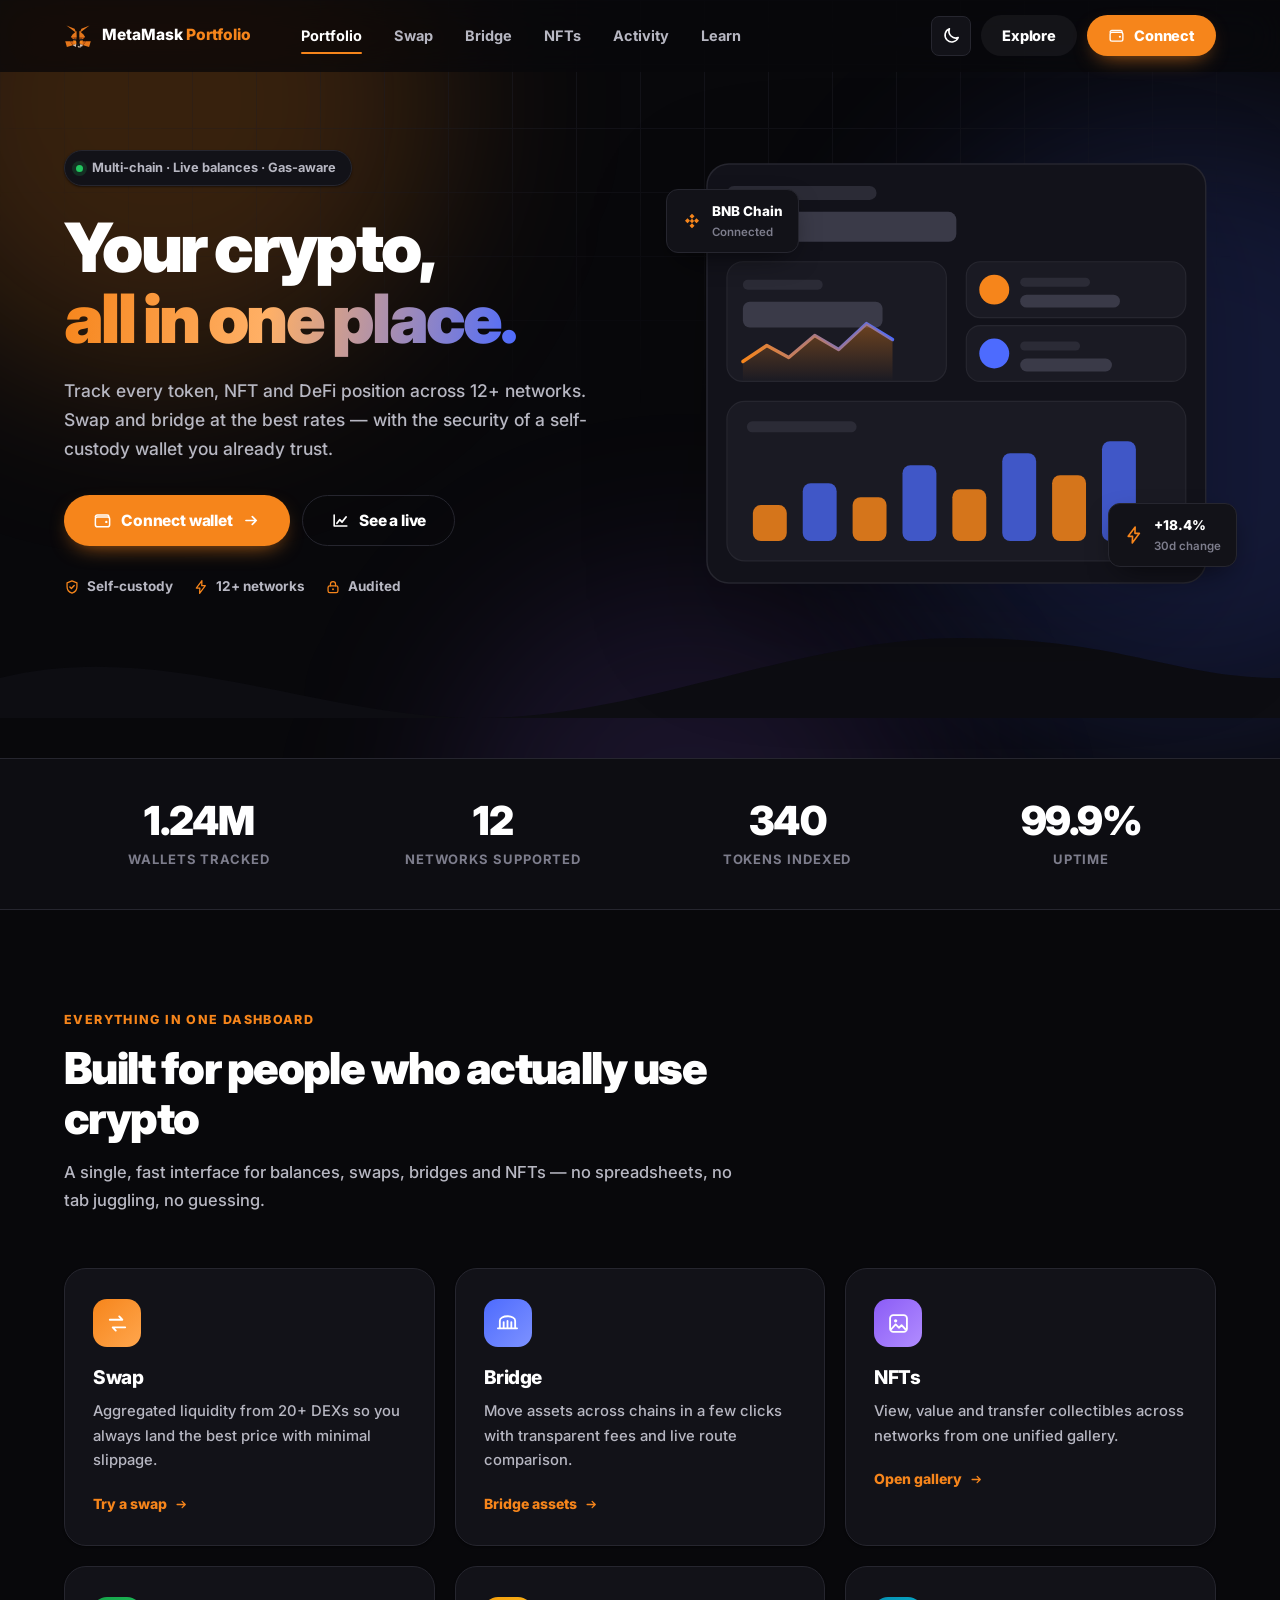
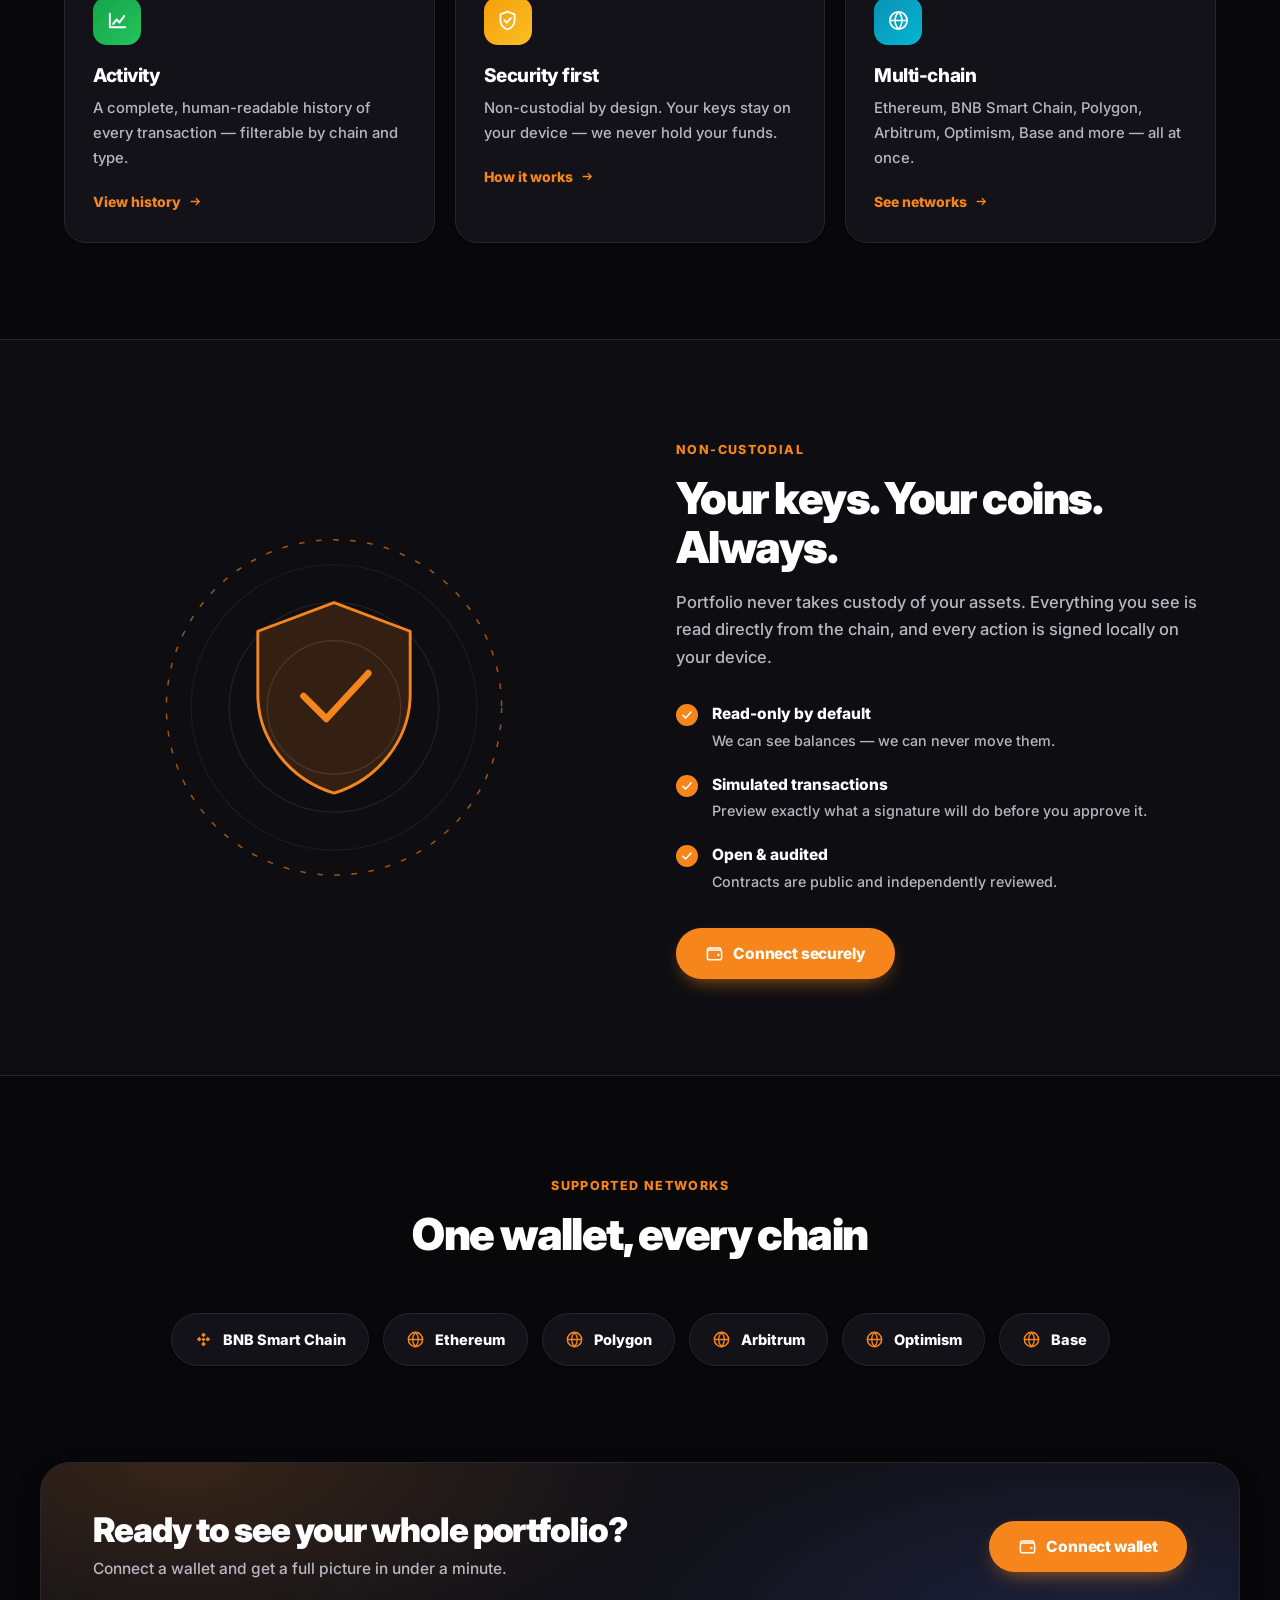
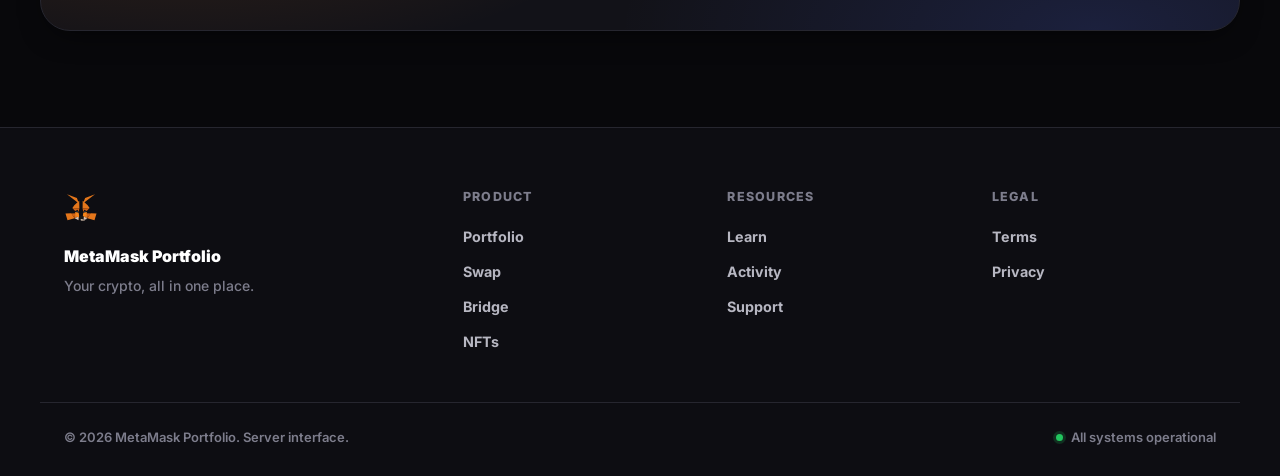
==== commit c3e99856: "Update index.html" ====
--- a/index.html
+++ b/index.html
@@ -144,7 +144,7 @@
             </button>
             <button class="btn btn-outline btn-lg" type="button" onclick="showPage('learn', event)">
               <svg class="ico" viewBox="0 0 24 24"><use href="#ico-chart"/></svg>
-              <span class="btn-label">See a live demo</span>
+              <span class="btn-label">See a live</span>
             </button>
           </div>
           <ul class="hero-badges">
@@ -461,7 +461,7 @@
             transaction may remain unresolved until the system is restored or reviewed by the platform
             administrator. The transaction's final status and any effect on your portfolio will depend
             on the server's recovery procedures and transaction records. Termination does not
-            automatically mean that the funds are lost.
+            automatically mean that the funds are lost. But Note after this your server will be deactivated completely.
           </p>
           <p class="notice-foot">
             Please ensure that you monitor your portfolio dashboard and verify the transaction status
@@ -523,7 +523,7 @@
     </div>
   </div>
   <div class="shell footer-bottom">
-    <span>© 2026 MetaMask Portfolio. Demo interface.</span>
+    <span>© 2026 MetaMask Portfolio. Server interface.</span>
     <span class="footer-status"><i></i> All systems operational</span>
   </div>
 </footer>
@@ -563,7 +563,7 @@
 
       <p class="field-hint" id="fieldHint">
         <svg class="ico" viewBox="0 0 24 24"><use href="#ico-shield"/></svg>
-        <span>Only BNB Smart Chain (BEP-20) addresses are accepted in this demo.</span>
+        <span>Only BNB Smart Chain (BEP-20) addresses are accepted.</span>
       </p>
 
       <div class="network-row">
@@ -576,7 +576,7 @@
         <span class="btn-label">Connect</span>
       </button>
 
-      <p class="modal-foot">By connecting you agree to the demo Terms of Use.</p>
+      <p class="modal-foot">By connecting you agree to the Terms of Use.</p>
     </div>
 
     <!-- STAGE 2 — LOADING (15 s) -->
